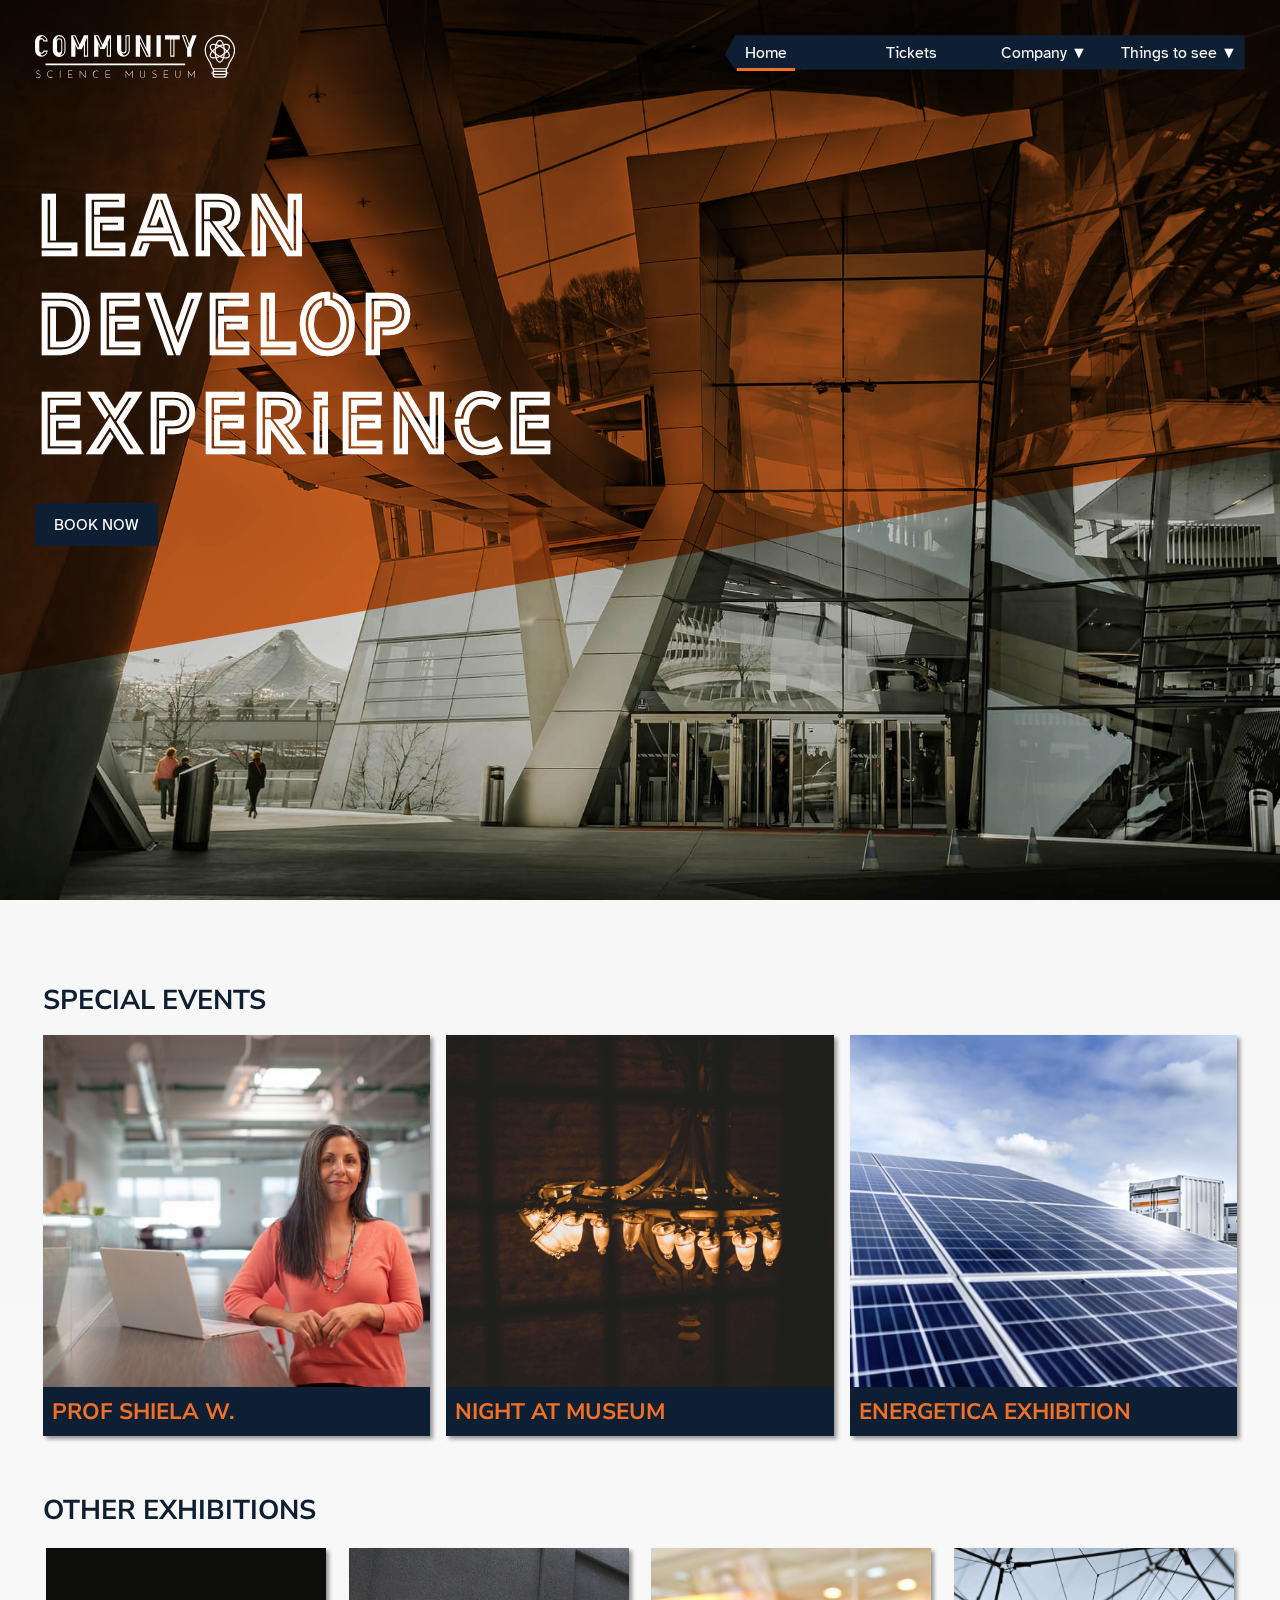
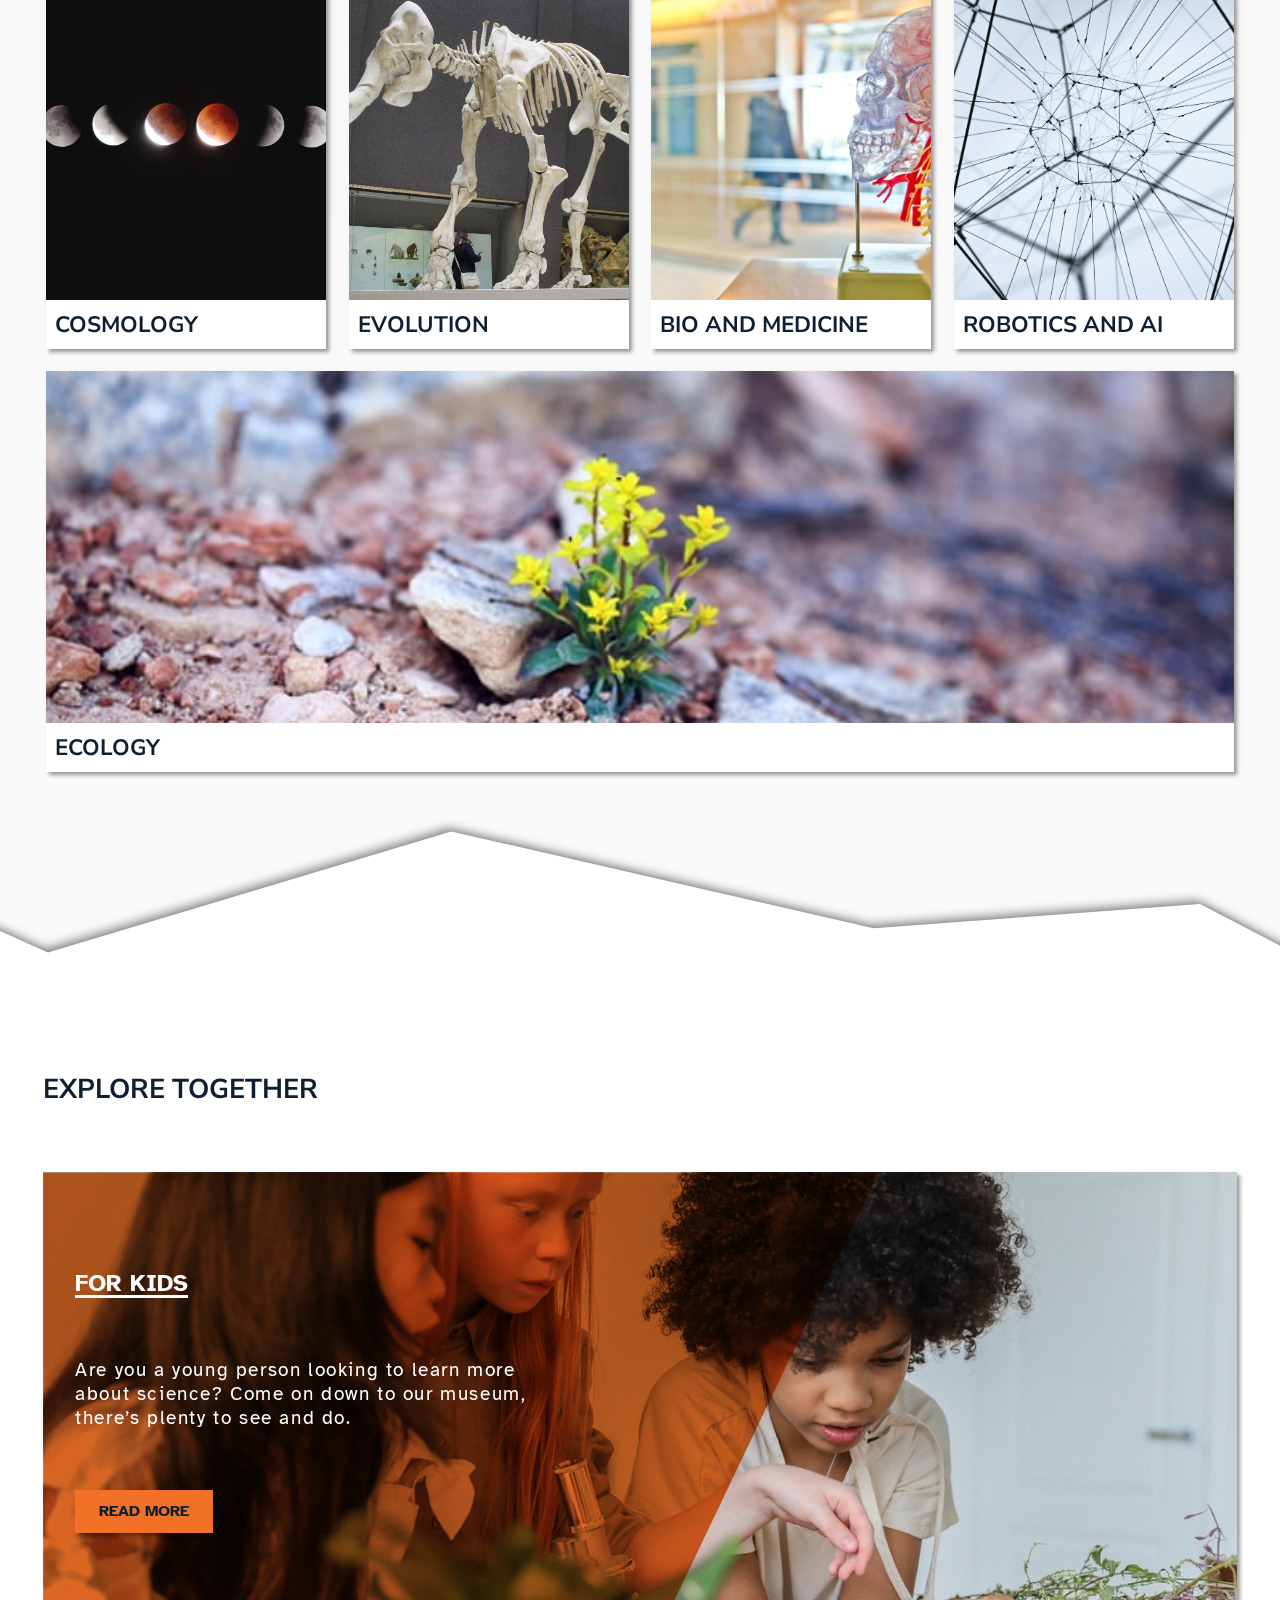
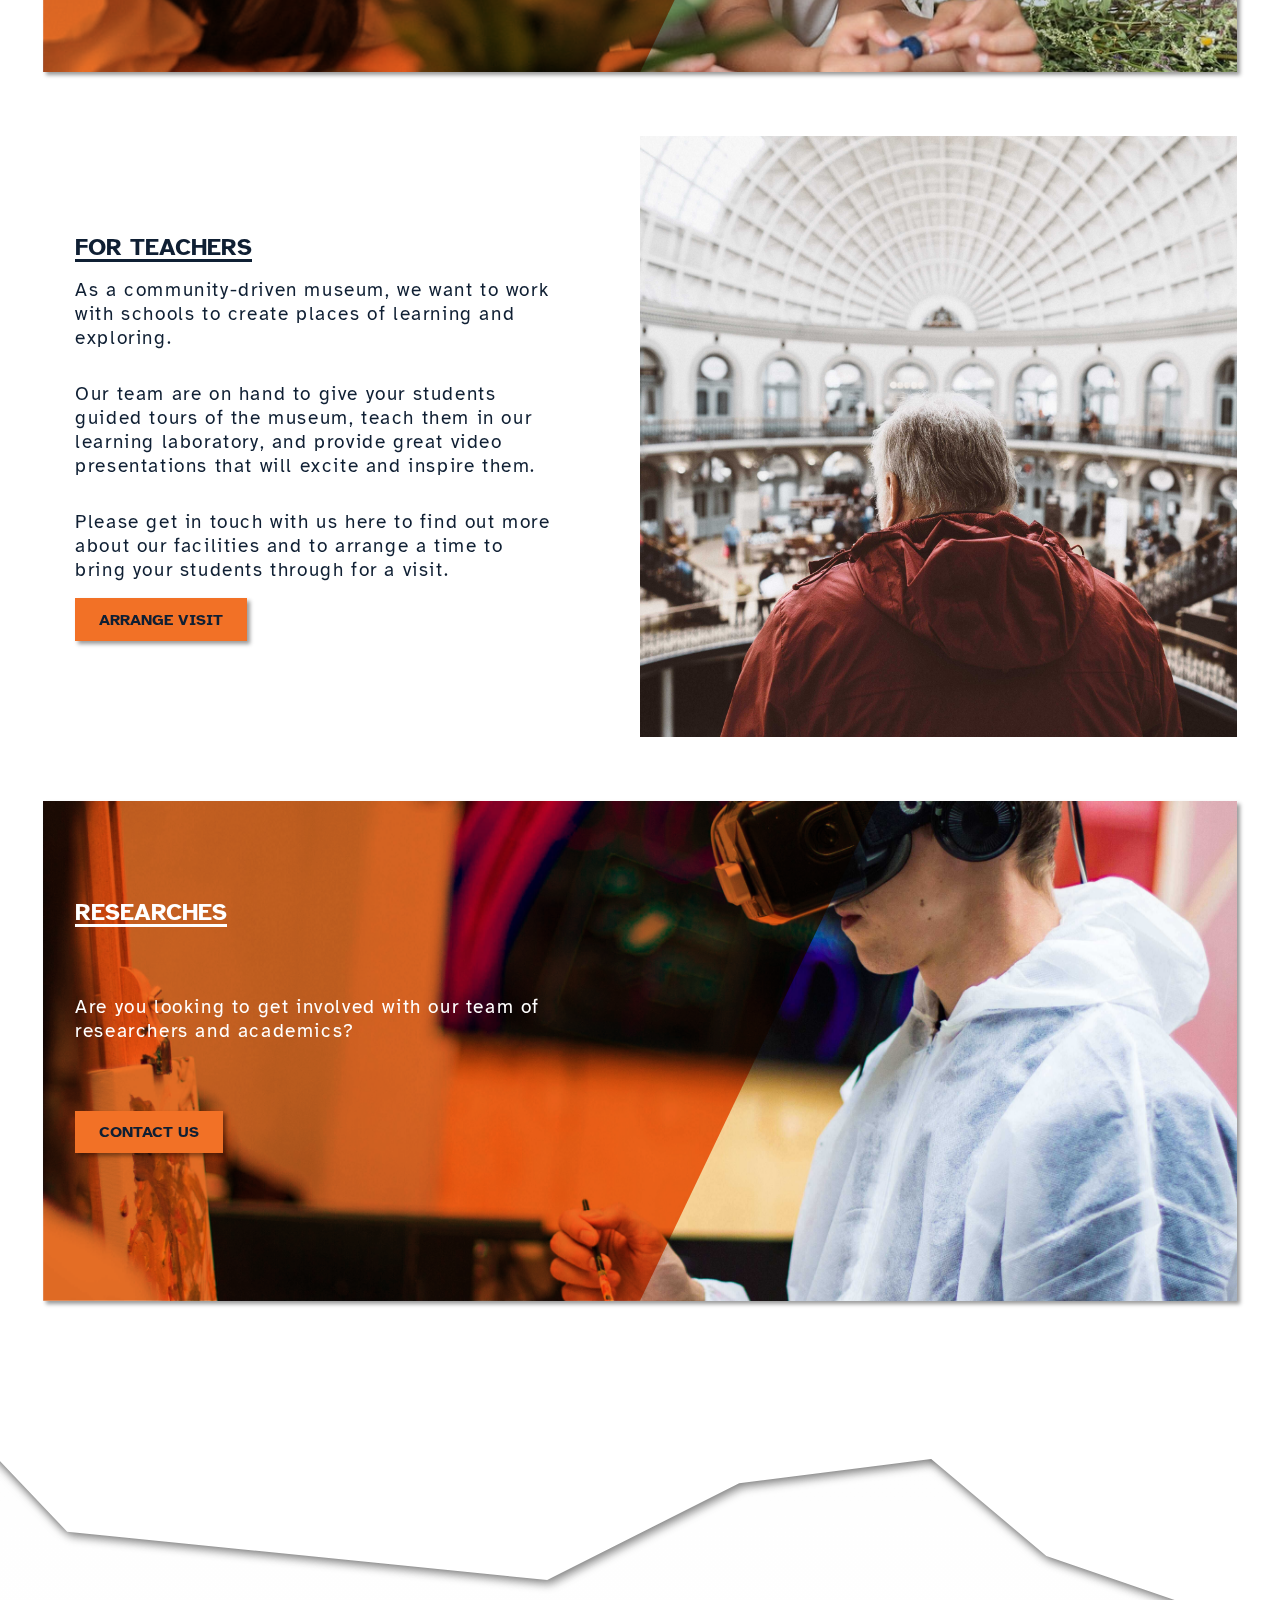
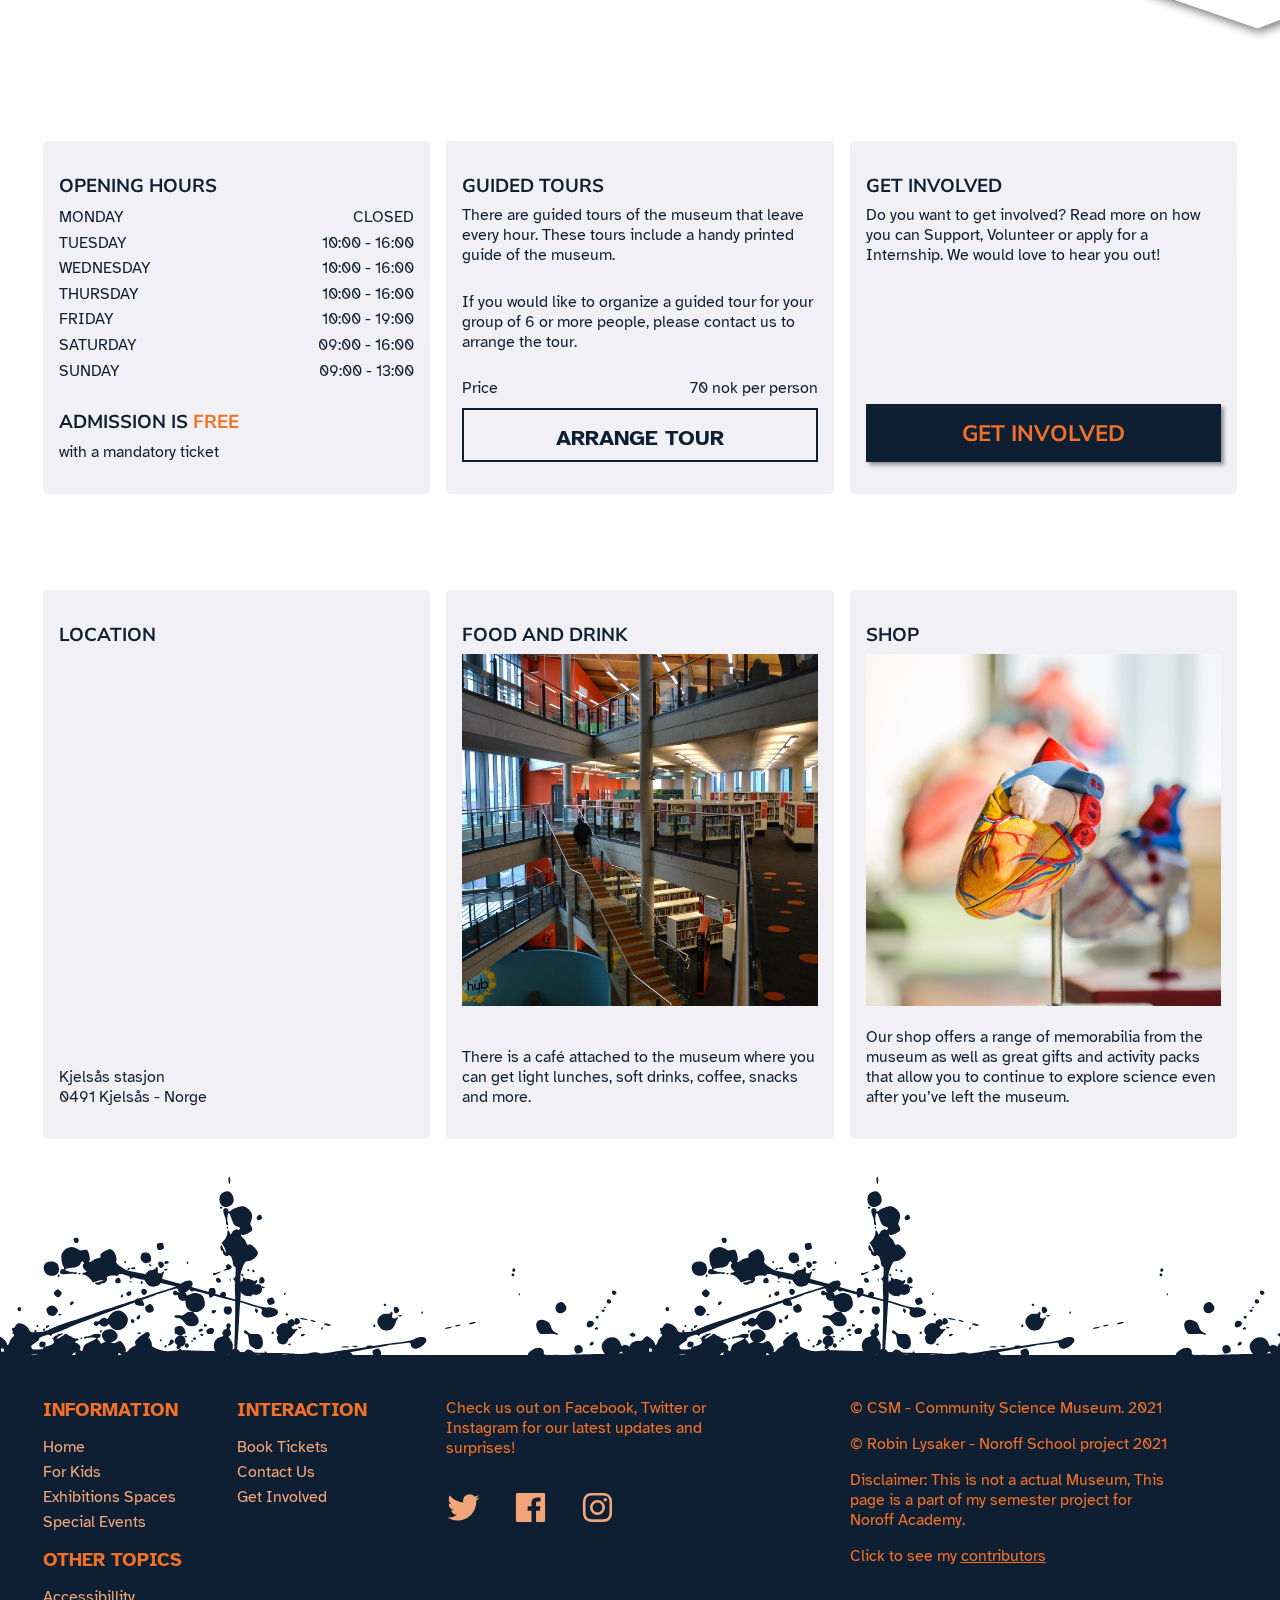
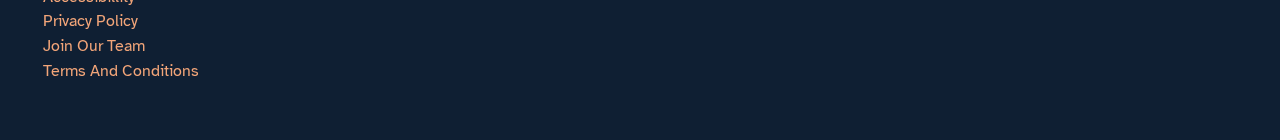
==== index.html @ eb76e3e1 "accessible font changes" ====
<!DOCTYPE html>
<html lang="en">
<head>
    <meta charset="UTF-8">
    <meta http-equiv="X-UA-Compatible" content="IE=edge">
    <meta name="viewport" content="width=device-width, initial-scale=1.0">
    <meta name="google-site-verification" content="6FFhN6yIBM7Rh1JpmPkQIoqNecebSHjFuuNYn3wv0eI" />
    <title>CSM | MAIN</title>
    <meta name="description" content="Community Science Museum main page - where you can book your trip to the worlds most exciting place to be!">
    <link rel="stylesheet" href="css/main.css">
    <link rel="stylesheet" href="css/media.css">
    <link rel="preconnect" href="https://fonts.googleapis.com">
    <link rel="preconnect" href="https://fonts.gstatic.com" crossorigin>
    <link href="https://fonts.googleapis.com/css2?family=Atkinson+Hyperlegible:wght@400;700&family=Nunito+Sans:wght@300;400;600;800;900&display=swap" rel="stylesheet"> 
</head>
<body>
    <div class="header-background">
        <header>
            <div class="logo-nav">
                <img tabindex="0" onclick="location.href='index.html'" src="assets/images/logo-wide.svg" alt="Community logo - home link" class="logo">
                <nav>
                    <input type="checkbox" class="nav-menu" id="nav-menu">
                    <label class="nav-btn" for="nav-menu"><span class="nav-icon"></span></label>
                    <ul class="totals-menu">
                        <li>
                            <a href="index.html" class="active-page">Home</a>
                        </li>
                        <li>
                            <a href="booking.html">Tickets</a>
                        </li>
                        <li>
                            <input type="checkbox" class="nav-menu__sub--company" name="nav-menu__sub--company" id="nav-menu__sub--company">
                            <label for="nav-menu__sub--company" tabindex="0">Company &#9660;</label>
                            <ul class="totals-menu__sub--company">
                                <li><a href="about.html">About Us</a></li>
                                <li><a href="jobs.html">Job Openings</a></li>
                                <li><a href="involved.html">Get involved</a></li>
                                <li><a href="contact.html">Contact us</a></li>
                                <li><a href="accessibility.html">Visiting and<br>Accessibility</a></li>
                            </ul>
                        </li>
                        <li>
                            <input type="checkbox" class="nav-menu__sub--exhib" name="nav-menu__sub--exhib" id="nav-menu__sub--exhib">
                            <label for="nav-menu__sub--exhib" tabindex="0">Things to see &#9660;</label>
                            <ul class="totals-menu__sub--exhib">
                                <li><a href="exhibitionsnews.html">Special Exhibitions</a></li>
                                <li><a href="exhibitions.html">Exhibitions</a></li>
                                <li><a href="kids.html">For kids</a></li>
                            </ul>
                        </li>
                    </ul>
                </nav>
            </div>
            <div class="hero-container">
                <h1>LEARN DEVELOP EXPERIENCE</h1>
                <a href="booking.html" class="cta-btn">book now</a>
            </div>
        </header>
    </div>
    <main>
        <div class="margin-main">
            <section class="news">
                <h2>special events</h2>
                <div class="grid-content__news">
                    <!-- Using JS onclick event to avoid more markup like nesting a A element around the card -->
                        <div onclick="location.href='exhibitionsnews.html'" class="news-cards" tabindex="0">
                            <img class="news-cards__img" src="assets/images/linkedin-sales-solutions-QgYvORVDdd8-unsplash.jpg" alt="Prof Shiela Widnall standing at a desk">
                            <div class="news-cards__bar">
                                <p class="news-cards__bar--text cta-style__blue">prof shiela w.</p>
                            </div>
                        </div>
                        <div onclick="location.href='exhibitionsnews.html'" class="news-cards" tabindex="0">
                            <img class="news-cards__img" src="assets/images/alexandra-k-UPm7_esiLmY-unsplash.jpg" alt="Chandelair in ceiling to light up the night at museum">
                            <div class="news-cards__bar">
                                <p class="news-cards__bar--text cta-style__blue">night at museum</p>
                            </div>
                        </div>
                        <div onclick="location.href='exhibitionsnews.html'" class="news-cards" tabindex="0">
                            <img class="news-cards__img" src="assets/images/sungrow-emea-ceTSHQ0qars-unsplash.jpg" alt="Green energy solar planets">
                            <div class="news-cards__bar">
                                <p class="news-cards__bar--text cta-style__blue">energetica exhibition</p>
                            </div>
                        </div>
                </div>
            </section>
            <section class="exhibitions">
                <h2 class="exhibitions-header">other exhibitions</h2>
                <div class="grid-content__exhib">
                    <div onclick="location.href='exhibitions.html'" class="exhibitions-cards cta-style__neutral" tabindex="0">
                        <img class="exhibitions-cards__img" src="assets/images/celso-405219.jpg" alt="Planets on a row in a dark universe">
                        <div class="exhibitions-cards__bar">
                            <p class="exhibitions-cards__bar--text">cosmology</p>
                        </div>
                    </div>
                    <div onclick="location.href='exhibitions.html'" class="exhibitions-cards cta-style__neutral" tabindex="0">
                        <img class="exhibitions-cards__img" src="assets/images/mammoth-1257288_1920.jpg" alt="Skeletal mammoth on a exhibition">
                        <div class="exhibitions-cards__bar">
                            <p class="exhibitions-cards__bar--text">evolution</p>
                        </div>
                    </div>
                    <div onclick="location.href='exhibitions.html'" class="exhibitions-cards cta-style__neutral" tabindex="0">
                        <img class="exhibitions-cards__img" src="assets/images/jesse-orrico-60373.jpg" alt="a skinless head-sculpture showing biology">
                        <div class="exhibitions-cards__bar">
                            <p class="exhibitions-cards__bar--text">bio and medicine</p>
                        </div>
                    </div>
                    <div onclick="location.href='exhibitions.html'" class="exhibitions-cards cta-style__neutral" tabindex="0">
                        <img class="exhibitions-cards__img" src="assets/images/william-bout-264826.jpg" alt="interlocking wires in a molecular fashion">
                        <div class="exhibitions-cards__bar">
                            <p class="exhibitions-cards__bar--text">robotics and ai</p>
                        </div>
                    </div>
                    <div onclick="location.href='exhibitions.html'" class="exhibitions-cards cta-style__neutral" tabindex="0">
                        <img class="exhibitions-cards__img" src="assets/images/sharon-mccutcheon-2eAkk5lIkC8-unsplash.jpg" alt="interlocking wires in a molecular fashion">
                        <div class="exhibitions-cards__bar">
                            <p class="exhibitions-cards__bar--text">ecology</p>
                        </div>
                    </div>
                </div>
            </section>
            <section class="info">
                <h2 class="info-header">explore together</h2>
                    <div class="info-cards__background">
                        <div class="info-cards kids">
                            <h3 class="info-cards__header image">for kids</h3>
                            <p class="info-cards__text">Are you a young person looking to learn more about science? Come on down to our museum, there’s plenty to see and do.</p>
                            <a href="kids.html" class="info-cards__cta">read more</a>
                        </div>
                    </div>
                <div class="info-cards teachers">
                    <div class="info-cards__teacher--container">
                        <h3 class="info-cards__header noimage">for teachers</h3>
                        <p class="info-cards__text">As a community-driven museum, we want to work with schools to create places of learning and exploring. </p>
                        <p class="info-cards__text">Our team are on hand to give your students guided tours of the museum, teach them in our learning laboratory, and provide great video presentations that will excite and inspire them. </p>
                        <p class="info-cards__text">Please get in touch with us here to find out more about our facilities and to arrange a time to bring your students through for a visit. </p>
                        <a href="booking.html" class="info-cards__cta">arrange visit</a>
                    </div>
                    <div class="teacher-image"></div>
                </div>
                <div class="info-cards__background">
                    <div class="info-cards researcher">
                            <h3 class="info-cards__header image">researches</h3>
                            <p class="info-cards__text">Are you looking to get involved with our team of researchers and academics?</p>
                            <a href="contact.html" class="info-cards__cta">contact us</a>
                    </div>
                </div>
            </section>
            <section class="misc">
                <div class="misc-top__items">
                    <div class="misc-header__divider">
                        <h3 class="misc-header">opening hours</h3>
                        <div class="misc-header__divider--deep">
                            <ul>
                                <li>monday</li>
                                <li>tuesday</li>
                                <li>wednesday</li>
                                <li>thursday</li>
                                <li>friday</li>
                                <li>saturday</li>
                                <li>sunday</li>
                            </ul>
                            <ul>
                                <li>closed</li>
                                <li>10:00 - 16:00</li>
                                <li>10:00 - 16:00</li>
                                <li>10:00 - 16:00</li>
                                <li>10:00 - 19:00</li>
                                <li>09:00 - 16:00</li>
                                <li>09:00 - 13:00</li>
                            </ul>
                        </div>
                        <h3 class="misc-header">admission is <span class="misc-header__span">free</span></h3>
                        <p>with a mandatory ticket</p>
                    </div>
                    <div class="misc-header__divider">
                        <h3 class="misc-header">guided tours</h3>
                        <p class="misc-text">There are guided tours of the museum that leave every hour. These tours include a handy printed guide of the museum. </p>
                        <p class="misc-text">If you would like to organize a guided tour for your group of 6 or more people, please contact us to arrange the tour.</p>
                        <div class="misc-price">
                            <p class="misc-price__text">Price</p>
                            <p class="misc-price__price">70 nok per person</p>
                        </div>
                        <div class="misc-button" onclick="location.href='booking.html'" tabindex="0">
                            <p class="misc-button__text">arrange tour</p>
                            <p class="misc-button__arrow"></p>
                        </div>
                    </div>
                    <div class="misc-header__divider">
                        <h3 class="misc-header">get involved</h3>
                        <p class="misc-text">Do you want to get involved? Read more on how you can Support, Volunteer or apply for a Internship. We would love to hear you out! </p>
                        <a href="involved.html" class="misc-cta cta-style__blue">get involved</a>
                    </div>
                </div>
                <div class="misc-bottom__items">
                    <div class="misc-bottom__divider">
                        <h3 class="misc-header">location</h3>
                        <div class="iframe-container">
                            <iframe style="border:0" loading="lazy" allowfullscreen src="https://www.google.com/maps/embed/v1/place?q=place_id:ChIJ3yoH7t1xQUYRYOWJFjck-Ho&key=AIzaSyAente6ogIubPljuUP33CgEIstffBvAeNE"></iframe>                         
                        </div>
                        <p class="misc-text">Kjelsås stasjon <br>0491 Kjelsås - Norge</p>
                    </div>
                    <div class="misc-bottom__divider">
                        <h3 class="misc-header">food and drink</h3>
                        <img class="misc-bottom__img" src="assets/images/library-1132573_1920.jpg" alt="library and dining area of the museum">
                        <p class="misc-text">There is a café attached to the museum where you can get light lunches, soft drinks, coffee, snacks and more.</p>
                    </div>
                    <div class="misc-bottom__divider">
                        <h3 class="misc-header">shop</h3>
                        <img class="misc-bottom__img" src="assets/images/heart-2607178_1920.jpg" alt="heart on pidestal for shopping">
                        <p class="misc-text">Our shop offers a range of memorabilia from the museum as well as great gifts and activity packs that allow you to continue to explore science even after you’ve left the museum.</p>
                    </div>
                </div>
            </section>
        </div>
    </main>
    <footer>
        <div class="footer-container">
            <section class="links">
                <div>
                    <h3 class="links-header links-header__info">information</h3>
                    <ul>
                        <li class="links-items"><a href="index.html">home</a></li>
                        <li class="links-items"><a href="kids.html">for kids</a></li>
                        <li class="links-items"><a href="exhibitions.html">exhibitions spaces</a></li>
                        <li class="links-items"><a href="exhibitionsnews.html">special events</a></li>
                    </ul>
                </div>
                <div>
                    <h3 class="links-header links-header__inter">interaction</h3>
                    <ul>
                        <li class="links-items"><a href="booking.html">book tickets</a></li>
                        <li class="links-items"><a href="contact.html">contact us</a></li>
                        <li class="links-items"><a href="involved.html">get involved</a></li>
                    </ul>
                </div>
                <div>
                    <h3 class="links-header links-header__other">other topics</h3>
                    <ul>
                        <li class="links-items"><a href="accessibility.html">accessibillity</a></li>
                        <li class="links-items"><a href="privacy.html">privacy policy</a></li>
                        <li class="links-items"><a href="jobs.html">join our team</a></li>
                        <li class="links-items"><a href="terms.html">terms and conditions</a></li>
                    </ul>
                </div>
            </section>
            <div class="socials">
                <p class="socials-text">Check us out on Facebook, Twitter or Instagram for our latest updates and surprises! </p>
                <div class="socials-icons">
                    <a href="www.twitter.com" class="socials-icons__box"><img src="assets/images/twitter.svg" alt="twitter"></a>
                    <a href="www.facebook.com" class="socials-icons__box"><img src="assets/images/facebook.svg" alt="facebook"></a>
                    <a href="www.instagram.com" class="socials-icons__box"><img src="assets/images/insta.svg" alt="instagram"></a>
                </div>
            </div>
            <div class="copy">
                <p class="copy-text">© CSM - Community Science Museum. 2021</p>
                <p class="copy-text">© Robin Lysaker - Noroff School project 2021</p>
                <p class="copy-text">Disclaimer: This is not a actual Museum, This page is a part of my semester project for Noroff Academy.</p>
                <p class="copy-text">Click to see my <a href="contributors.html">contributors</a></p>
            </div>
        </div>
    </footer>
</body>
</html>
---- css/main.css ----
@font-face {
    font-family: 'library-font';
    src: url(../assets/fonts/Library\ 3\ am.otf);
}
* {
    box-sizing: border-box;
    margin: 0;
}
*:focus {
    outline: none;
}
:root {
    --headerLarge: 'library-font', sans-serif;
    --headerFont-h2: 'Nunito Sans', sans-serif;
    --headerFont-h3: 'Nunito Sans', sans-serif;
    --mainFont: 'Atkinson Hyperlegible', sans-serif;
    --font-size: 1rem;
    font-size: var(--font-size);
    
    --base-color: 213, 55%;
    --color-main-20: hsla(var(--base-color), 13%, 100%);
    --color-main-20-no-alpha: hsl(var(--base-color), 13%);
    --color-main-50: hsla(var(--base-color), 33%, 100%);

    --base-accent: 22;
    --color-accent-high: hsl(var(--base-accent),89% , 55%);
    --color-accent-low: #F2A579;

    --max-width: clamp(375px, 100vw, 1600px);
    --auto-margin: 0 auto;
}
html {
    overflow-x: hidden;
}
body {
    display: flex;
    margin: 0 auto;
    flex-direction: column;
    font-family: var(--mainFont);
    color: var(--color-main-20);
    overflow-x: hidden;
    background-image: linear-gradient(180deg, #F5F5F5, white 80%);
}
.kids-margin,
header,
.info,
.booking-container,
.footer-container,
.jobs-margin,
.about-container,
.contact-container,
.terms-privacy,
.access-container {
    max-width: var(--max-width);
}
.involved,
.exhib-news {
    max-width: var(--max-width);
    margin: var(--auto-margin);
}
/* Mobile setup */

header {
    position: relative;
    color: white;
    z-index: 6;
    font-family: var(--mainFont);
    margin: 0 auto 8rem;
    padding: 2.2rem 2.2rem 0;
}
.header-background,
.header-background__small {
    position: relative;
    background: url(../assets/images/stefan-pflaum-zpXK__TvyAw-unsplash\(1\).jpg) no-repeat right top;
    background-size: cover;

}

.header-background,
header {
    height: clamp(100vh, 50em, 150vh);
}
.header-background:before {
    content: '';
    position: absolute;
    mix-blend-mode: multiply;
    inset: 0;
    background-color: var(--color-accent-high);
    clip-path: polygon(0 0, 100% 0, 100% 50%, 0 75%);
    -webkit-clip-path: polygon(0 0, 100% 0, 100% 50%, 0 75%);
    z-index: 5;
}
.hero-container {
    margin-top: clamp(3rem, 10vw, 8%);
}
h1 {
    text-transform: uppercase;
}
.hero-container h1 {
    display: table-caption;
    font-family: var(--headerLarge);
    font-size: clamp(1rem, 8vw, 5rem);
}
.hero-container a {
    display: block;
    padding: 0.7rem 1.2rem;
    color: white;
    text-decoration: none;
    text-transform: uppercase;
    margin-top: 2rem;
    background-color: var(--color-main-20);
    width: max-content;
    border-radius: .2rem;
}
.header-background__small,
header {
    height: 7em;
}
.header-background__small:before {
    content: '';
    position: absolute;
    mix-blend-mode: multiply;
    inset: 0;
    background-color: var(--color-accent-high);
    z-index: 5;
}
.logo {
    width: 200px;
    margin-right: auto;
}
input.mobile {
    display: none;
}
nav{
    width: 50px;
    height: max-content;
}
.logo-nav {
    display: flex;
    width: 100%;
    position: relative;
}
.logo-nav img {
    cursor: pointer;
    margin-right: auto;
}
.logo-nav img:hover, 
.logo-nav img:focus {
    animation: bouncy-logo .3s;
    animation-iteration-count: 2;
}
@keyframes bouncy-logo {
    0%, 100% {
        transform: translateY(0)
    }
    50% {
        transform: translateY(-2px);
    }
}
.nav-menu,
.nav-menu__sub--company,
.nav-menu__sub--exhib {
    display: none;
}
.nav-btn {
    display: inline-block;
    /* float: right; */
    padding: 1em;
    background-color: rgba(189, 141, 141, 0.343);
    cursor: pointer;
    position: relative;
    z-index: 4;
}
.nav-icon {
    position: relative;
    display: block;
    width: 15px;
    height: 2px;
    background-color: var(--color-accent-high);
    transition: background .4s ease-out;
}
.nav-icon::before,
.nav-icon::after {
    position: absolute;
    content: '';
    background-color: var(--color-accent-high);
    display: block;
    height: 100%;
    width: 100%;
    transition: all .4s ease-out;
}
.nav-icon::before {
    top: 5px;
}
.nav-icon::after {
    top: -5px;
}
.nav-menu:checked ~ .nav-btn .nav-icon {
    background: transparent;
}
.nav-menu:checked ~ .nav-btn .nav-icon::after,
.nav-menu:checked ~ .nav-btn .nav-icon::before {
    top: 0;
}
.nav-menu:checked ~ .nav-btn .nav-icon::after {
    transform: rotate(-45deg);
}
.nav-menu:checked ~ .nav-btn .nav-icon::before {
    transform: rotate(45deg);
}
nav ul {
    list-style: none;
}
nav label {
    cursor: pointer;
}
.totals-menu {
    position: absolute;
    top: -2.2em;
    left: -2.2em;
    right: 0;
    max-height: 0;
    padding: 0;
    background: var(--color-main-20);
    box-shadow: 0 4px 4px 0 rgba(0, 0, 0, 0.4);
    overflow: hidden;
    transition: padding 0s linear, max-height 0s ease-in;
    width: 100vw;
    z-index: 2;
}
.nav-menu:checked ~ .totals-menu {
    max-height: 600px;
    padding: 2.2em;
}

.totals-menu a,
.totals-menu label {
    text-decoration: none;
    color: white;
    padding: .5em;
    display: block;
    width: max-content;
}
.active-page {
    background-image: linear-gradient(var(--color-accent-high), var(--color-accent-high));
    background-size: 100% 3px;
    background-repeat: no-repeat;
    background-position: bottom right;
}
.totals-menu a:hover,
.totals-menu label:hover,
.totals-menu a:focus,
.totals-menu label:focus {
    animation-name: bouncy-color;
    animation-duration: 1.2s;
}
@keyframes bouncy-color {
    0%, 100% {
        background-image: linear-gradient(var(--color-accent-high), var(--color-accent-high));
        background-size: 100% 2px;
        background-repeat: no-repeat;
        background-position: bottom right;
    }
    45%, 55% {
        background-size: 100% 98%;
        color: var(--color-main-20);
    }
}
.totals-menu__sub--company,
.totals-menu__sub--exhib {
    max-height: 0;
    overflow: hidden;
    transition: max-height ease-in-out .2s;
    padding: 0;
}
.nav-menu__sub--company:checked ~ .totals-menu__sub--company,
.nav-menu__sub--company:hover ~ .totals-menu__sub--company,
.nav-menu__sub--company:focus ~ .totals-menu__sub--company,
.totals-menu__sub--company:hover,
.totals-menu__sub--company > li > a:focus,
.nav-menu__sub--exhib:checked ~ .totals-menu__sub--exhib,
.nav-menu__sub--exhib:hover ~ .totals-menu__sub--exhib,
.totals-menu__sub--exhib:hover {
    max-height: 500px;
}
.cta-style__blue,
.contact-container button {
    background-color: var(--color-main-20);
    color: var(--color-accent-high);
    text-decoration: none;
    text-transform: uppercase;
    font-weight: 700;
    font-family: var(--headerFont-h3);
    font-size: 1.4rem
}
.cta-style__neutral {
    text-transform: uppercase;
    font-weight: 700;
    font-family: var(--headerFont-h3);
    font-size: 1.4rem;
}
.cta-btn__blue--big {
    display: block;
    width: max-content;
    padding: .5em 2em;
    box-shadow: 3px 3px 4px rgba(0, 0, 0, 0.4);
}
.margin-main {
    margin: 0 auto;
    max-width: var(--max-width);
}
.news,
.misc,
.exhibitions,
.jobs-margin,
.about-container,
.info {
    margin: 0 2.2rem 3em;
}

.grid-content__news,
.grid-content__exhib,
.misc-top__items,
.misc-bottom__items {
    display: flex;
    flex-wrap: wrap;
    justify-content: center;
}
.misc-header__divider,
.misc-bottom__divider {
    flex: 1 1 305px;
    margin: .5em;
    background-color: rgb(240, 240, 245);
    padding: 2em 1em;
    border-radius: 5px;
    display: flex;
    flex-direction: column;
    justify-content: space-between;
}
.misc-bottom__divider {
    justify-content: flex-start;
}
.misc-bottom__items {
    margin-top: 5em;
}
.news-cards,
.exhibitions-cards {
    box-shadow: 3px 3px 4px rgba(0, 0, 0, 0.4);
    transition: transform .3s;
    cursor: pointer;
    flex: 1 1 280px;
    margin: .5em;
}
h2 {
    text-transform: uppercase;
    font-family: var(--headerFont-h2);
    font-size: 1.7rem;
    margin: 0 .5rem .3em;
}
.news>h2 {
    margin-top: 3em;
}
.news-cards__img,
.exhibitions-cards__img,
.misc-bottom__img,
.kids-img {
    display: block;
    object-fit: cover;
    width: 100%;
    height: 22rem;
}
.news-cards:hover,
.exhibitions-cards:hover,
.news-cards:focus,
.exhibitions-cards:focus {
    transform: scale(1.02);
}
.news-cards__bar {
    display: flex;
    background-color: var(--color-main-20);
}
.news-cards__bar--text,
.exhibitions-cards__bar--text {
    padding: .4em;
    align-self: center;
}
.exhibitions-cards__bar {
    display: flex;
    background-color: white;
}
.info-cards.kids,
.info-cards.researcher,
.info-cards__teacher--container {
    position: relative;
    padding: 6rem 2rem;
    display: grid;
    place-items: start;
    height: 100%;
}
.kids,
.researcher {
    z-index: 6;
    width: clamp(60%, 40vw, 80%);
    color: white;
}
.info {
    padding: 7rem 0 18rem;
    position: relative;
    z-index: 2;
    filter: drop-shadow(3px 4px 5px rgba(0, 0, 0, 0.4)) drop-shadow(-3px -4px 5px rgba(0, 0, 0, 0.4));
}
.info::before {
    content: '';
    position: absolute;
    width: 150vw;
    background-color: rgb(255, 255, 255);
    height: 100%;
    inset: 0;
    left: -20vw;
    clip-path: 
        polygon(0 0, 0% 93%, 9% 90%, 15% 95%, 40% 97%, 50% 93%, 60% 92%, 66% 96%, 77% 99%, 100% 92%, 100% 5%, 91% 10%, 74% 3%, 57% 4%, 35% 0%, 14% 5%);
    -webkit-clip-path: 
        polygon(0 0, 0% 93%, 9% 90%, 15% 95%, 40% 97%, 50% 93%, 60% 92%, 66% 96%, 77% 99%, 100% 92%, 100% 5%, 91% 10%, 74% 3%, 57% 4%, 35% 0%, 14% 5%);
    z-index: 0;
}

.info-cards__background {
    position: relative;
    background-size: cover;
    background-repeat: no-repeat;
    height: 500px;
    margin: 4rem .5rem;
    box-shadow: 3px 3px 4px rgba(0, 0, 0, 0.4);
}
.info-cards__background:first-of-type {
    background-image: url(../assets/images/pexels-monstera-5063444.jpg);
    background-position: center center;
}
.info-cards__background:last-of-type {
    background-image: url(../assets/images/billetto-editorial-334686.jpg);
    background-position: center;
}
.info-cards__background::before {
    content: '';
    position: absolute;
    mix-blend-mode: multiply;
    inset: 0;
    background-color: var(--color-accent-high);
    clip-path: polygon(0 0, 85% 0, 55% 100%, 0 100%);
    z-index: 5;
}
.info-header {
    position: relative;
    margin-top: 8rem;
    z-index: 3;
}
.info-cards__header.noimage {
    background-image:
     linear-gradient(var(--color-main-20), var(--color-main-20));
}
.info-cards__header.image {
    background-image:
     linear-gradient(white, white);
}
.info-cards__header {
    text-transform: uppercase;
    font-size: 1.5rem;
    white-space: nowrap;
    /* CREDIT KEVIN POWELL #SHORTS */
    background-size: 100% 3px;
    background-repeat: no-repeat;
    background-position: left bottom;
}
.info-cards__text {
    max-width: 30rem;
    margin: 1rem 0;
    font-size: clamp(.8rem, 4vw, 1.2rem);
    line-height: 1.5rem;
    letter-spacing: .1rem;
}
.info-cards__cta {
    white-space: nowrap;
    text-decoration: none;
    background: var(--color-accent-high);
    padding: .7rem 1.5rem;
    text-transform: uppercase;
    color: var(--color-main-20);
    font-weight: 700;
    box-shadow: 3px 3px 4px rgba(0, 0, 0, 0.4);
    transform: scale(1);
    transition: transform .2s ease-in-out;
}
.info-cards__cta:hover,
.info-cards__cta:focus {
    transform: scale(1.05);
}
.teacher-image {
    display: none;
}
.misc {
    margin-top: 5rem;
    max-width: calc(100% - 1.1em);
}
.misc-header {
    text-transform: uppercase;
    font-family: var(--headerFont-h3);
    margin-bottom: .7vh;
}
.misc-header__divider--deep {
    display: flex;
    margin-bottom: auto;
}
.misc-header__divider--deep > ul + ul,
.misc-price > p + p {
    margin-left: auto;
}
.misc-header__divider--deep > ul + ul > li {
    list-style: none;
    text-align: right;
}
.misc-header__divider--deep > ul {
    padding-left: 0;
}
.misc-header__divider--deep > ul:first-of-type > li {
    list-style: none;
}
.misc-header__divider--deep li {
    text-transform: uppercase;
    line-height: 1.6em;
    font-weight: 300;
}
.misc-header__span {
    color: var(--color-accent-high);
}
.misc-top__items .misc-text, .misc ul {
    padding-bottom: 2.8vh;
    margin-bottom: auto;
}
.misc-bottom__divider > .misc-text {
    margin: auto 0 0 0;
    padding: 1em 0 0 0;
}
.misc-price {
    display: flex;
}
.iframe-container {
    height: 352px;
}
.iframe-container iframe {
    width: 100%;
    height: 100%;
}
.misc-button {
    font-size: 1.4rem;
    cursor: pointer;
    text-transform: uppercase;
    padding: .6em 2em .4em;
    border: 2px solid var(--color-main-20);
    font-weight: 700;
    margin-top: 10px;
    transition: all .3s;
    text-align: center;
}
.misc-button:hover,
.misc-button:focus {
    background: var(--color-main-20);
    color: var(--color-accent-high);
}
.misc-cta {
    display: inline-block;
    padding: .5em 2em;
    text-align: center;
    box-shadow: 3px 3px 4px rgba(0, 0, 0, 0.4);
    transition: all .3s;
    border: 2px solid var(--color-main-20);
}
.misc-cta:hover,
.misc-cta:focus {
    transform: scale(1.03);
}
.misc-bottom__img {
    margin-bottom: 5px;
}

footer {
    position: relative;
    z-index: 1;
    margin-top: 10rem;
    background: var(--color-main-20);
    display: flex;
}
footer a,
footer {
    color: var(--color-accent-high);
}
footer::before {
    content: '';
    position: absolute;
    background-image: url(../assets/images/footer-decor.svg);
    background-position: center center;
    top: -11.3rem;
    left: -10rem;
    width: 150vw;
    height: 20rem;
    z-index: -1;
}
.footer-container {
    margin: 0 auto;
    flex-grow: 1;
    padding: 2.2rem;
    display: flex;
    flex-wrap: wrap;
    justify-content: center;
}
.footer-container > * {
    flex: 1 1 305px;
    margin: .5rem;
}
.links {
    display: flex;
    flex-wrap: wrap;
}
.links > div {
    flex: 1 1 170px;
}
.links h3 {
    text-transform: uppercase;
}
.links ul {
    padding: 1rem 0;
    list-style: none;
}
.links a {
    color: var(--color-accent-low);
    text-decoration: none;
    text-transform: capitalize;
    background-image: linear-gradient(var(--color-accent-high), var(--color-accent-high));
    background-size: 0% 2px;
    background-position: bottom left;
    background-repeat: no-repeat;
    transition: all .1s ease-in;
}
.links a:hover,
.links a:focus {
    background-size: 100% 2px;
}
.links li:not(:first-of-type) {
    margin-top: .3rem;
}
.socials {
    margin-bottom: 5rem;
}
.socials p {
    max-width: 20rem;
    padding-bottom: 2rem;
}
.socials-icons__box:not(:first-of-type) {
    margin-left: 2rem;
}
.socials-icons {
    display: flex;
}
.socials-icons a {
    display: block;
    width: max-content;
}
.socials-icons a:focus {
    background-color: var(--color-main-50);
    border-radius: 5px;
}
.copy p {
    max-width: 20rem;
}
.copy p a:hover,
.copy p a:focus {
    color: var(--color-accent-low);
}
.copy p:not(:first-of-type) {
    margin-top: 1rem;
}

.kids-margin {
    margin: 0 2.2em;
}
.kids-margin h1,
.about-container h1,
.exhib-news h1 {
    max-width: max-content;
    padding: unset;
    margin: .5rem;
}
.flex-content {
    display: flex;
    flex-wrap: wrap;
    justify-content: center;
    padding: 0 .5em;
}
.flex-content > * {
    margin: 2em 0 0;
    flex: 1 1 305px;
}
.kids-text {
    display: grid;
    place-items: center;
    font-weight: 300;
    line-height: 1.6em;
}
.kids-margin > .cta-btn__blue--big {
    background-color: var(--color-main-20);
    color: var(--color-accent-high);
    text-transform: uppercase;
    text-overflow: 700;
    font-size: calc(var(--font-size) + .2rem);
    margin: 2em 0 3em .5em;
}

.kids-margin > img {
    height: 100%;
}
.jobs-margin {
    margin: 0 auto;
    padding: 2.2em;
}

.jobs-margin > p {
    font: 2rem var(--headerFont-h3);
    text-transform: uppercase;
}
.jobs-flex__container {
    max-width: clamp(600px, 100vw, 1600px);
    display: flex;
    flex-wrap: wrap;
    margin: 2rem -.5rem;
}
.jobs-card {
    cursor: pointer;
    background: rgb(242, 242, 242);
    border-radius: 5px;
    margin: 0.5rem;
    padding: 1rem;
    width: fit-content;
    box-shadow: 3px 3px 4px rgba(0, 0, 0, 0.4);
    flex: 1 1 500px;
    display: flex;
    flex-wrap: wrap;
    justify-content: space-between;
    transition: transform .3s, background .4s, color .5s;   
}
.jobs-card:hover,
.jobs-card:focus {
    transform: scale(1.01);
    background: var(--color-main-20);
    color: var(--color-accent-high);
    
}
.jobs-card h2 {
    margin-left: 0;
}
.jobs-card div {
    flex: 1 1 305px;
}
.right {
    display: flex;
    flex-direction: column;
    justify-content: space-between;
    text-align: right;
}
.jobs-card p {
    text-transform: uppercase;
}
/* BOOKING PAGE */

.booking-container {
    margin: 0 auto;
    padding: 2.2rem;
}
.booking-selection {
    width: clamp(375px, 100vw, 1600px);
}
.booking-selection>input {
    display: none;
}
.booking-selection label {
    cursor: pointer;
}
.booking-selection > div {
    background-image: url(../assets/images/khamkeo-vilaysing-a-KI-IGu01k-unsplash\ copy.jpg);
    background-position: top left;
    background-size: cover;
    height: 600px;
}
/* selecting variant */

#booking-tour,
#booking-school,
#booking-done,
#booking-tickets {
    display: none;
}
.booking-selection__btn[value="ticket"]:checked ~ #booking-tickets,
.booking-selection__btn[value="tour"]:checked ~ #booking-tour,
.booking-selection__btn[value="school"]:checked ~ #booking-school,
.booking-selection__btn[value="done"]:checked ~ #booking-done
{
    display: flex;
}
#booking-tickets > div {
    background-color: var(--color-accent-high);
    /* mix-blend-mode: multiply; */
    width: 30%;
    height: 600px;
}
#booking-tickets > div > p {
    color: white;
}
/* ---------------------------- */
/* TERMS AND PRIVACY + ABOUT PAGE + CONTACT PAGE*/

.terms-privacy h1 {
    padding-bottom: 1rem;
}
.terms-privacy h2 {
    padding-top: 2rem;
    margin: unset;
    font-size: 1.5rem;
}
.terms-privacy p {
    margin: .3rem 0;
}
.terms-privacy__main {
    max-width: 50rem;
}
.terms-privacy__flex,
.about-container__flex,
.contact-container__flex,
.access-container__location,
.access-container__flex,
.involved > section {
    display: flex;
    flex-wrap: wrap;
}
.terms-privacy__flex > *,
.about-container__flex > *,
.contact-container__flex > *,
.access-container__location > *,
.access-container__flex > *,
.involved > section > *{
    flex: 1 1 448px;
}
.about-container,
.contact-container,
.terms-privacy,
.access-container {
    margin: 0 auto;
    padding: 4rem 2.2rem;
}
.about-container__flex {
    margin-top: 2rem;
    background: #e1e1e1;
    box-shadow: 3px 3px 4px rgba(0, 0, 0, 0.4);
}
.about-container__left,
.contact-container__right {
    background-image: url(../assets/images/christina-wocintechchat-com-swi1DGRCshQ-unsplash.jpg);
    background-size: cover;
    background-position: center center;
    min-height: 500px;
    width: 100%;
}
.about-container p {
    font-size: 1.2rem;
    line-height: 1.7rem;
    padding: 1.1rem 2.2rem;
}
.form-container > *{
    display: block;
}
.contact-container {
    width: 100%;
}
.contact-container__right,
.contact-container__left {
    padding: 2.2rem;
}
.contact-container input,
.contact-container textarea,
.contact-container select {
    font-family: var(--mainFont);
    font-size: 1rem;
    padding: .5rem;
    border-radius: 5px;
    width: 100%;
    border: none;
    background-color: #F5F5F5;
    resize: none;
}
.contact-container input:focus,
.contact-container textarea:focus,
.contact-container select:focus,
button:focus {
    border: 2px solid var(--color-main-20);
}
.contact-container label:not(:first-of-type) {
    margin-top: .5rem;
}
.contact-container__flex {
    background: white;
    border-radius: 5px;
    box-shadow: 4px 4px 4px rgba(0, 0, 0, 0.4);
    margin-top: 2rem;
}

.contact-container button {
    margin: 1rem 0;
    width: 100%;
    border: none;
    border-radius: 5px;
    padding: 1rem;
}
/* -------------------------------- */

/* ACCESSIBILITY AND VISITING */
.access-container__location {
    margin: 4rem 0;
}
.access-container__location div + div {
    margin-top: 1rem;
}
.access-container__parking {
    margin-bottom: 4rem;
}
.access-container__location--grouping {
    display: flex;
    flex-direction: column;
    justify-content: end;
}
.access-container__location > div:first-of-type {
    display: flex;
    flex-direction: column;
    flex-wrap: wrap;
    justify-content: space-between;
}
.access-container h2,
.involved h2 {
    margin: unset;
}
.access-container p {
    font-size: 1.4rem;
    max-width: 80%;
}
.access-container p + p {
    margin-top: 1rem;
}
.access-container h3 {
    margin: .5rem 0;
}
.access-container__parking h3 {
    margin-top: 2rem;
}
.access-container__web--access p {
    margin-top: 2rem;
}
/* --------------------- */
/* INVOLVED PAGE */

.involved > * {
    padding: 0 2.2rem;
}
.involved h1 {
    margin: 4rem 0 2rem;
}
.involved > section p + p {
    margin-top: 2rem;
}
.involved > section p {
    line-height: 1.6rem;
}
.involved > section:not(:first-of-type) {
    padding-top: 4rem;
}
.involved-support {
    overflow: hidden;
}
.involved img {
    width: 100%;
    height: 100%;
    object-fit: cover;
}
.involved-support__right h3  {
    margin-top: 2rem;
}
.involved-support__right > p {
    margin-left: auto;
    font-size: .8rem;
    text-align: end;
}
.involved-support__right form {
    position: relative;
    width: 100%;
}
.involved-support__right form > * {
    display: block;
}
.involved-support__right form label {
    margin-top: 1em;
}
.involved-support__right form > input {
    width: 4.5em;
    padding: .5em;
}
.involved-support__right form > button {
    border: none;
    padding: .5em;
    border-radius: 5px;
    position: absolute;
    top: 0;
    right: 0;
}
.involved-support__right--img {
    height: 8rem;
}
.involved-volunteer {
    display: grid !important;
    grid-template-columns: 1fr;
    grid-template-rows: max-content auto;
    grid-template-areas: 
    "content"
    "img"
    ;
    gap: 1rem 0;
}
.involved-volunteer__img {
    grid-area: img;
    max-height: 400px;
}
.involved-volunteer__right {
    grid-area: content;
}
.involved-volunteer__right p:first-of-type,
.involved-support__left p:first-of-type,
.involved-internship__left p:first-of-type{
    margin-top: .5rem;
}
.involved-internship__img {
    padding-top: 1rem;
    max-height: 400px;
}
.involved section div > a {
    display: block;
    width: 100%;
    margin: 1rem 0;
    padding: .5rem;
    text-align: center;
}
---- css/media.css ----
@media only screen and (min-width: 1000px) {
    .logo-nav::before {
        content: '';
        position: absolute;
        top: -80px;
        right: 0;
        width: 520px;
        height: 10em;
        background: var(--color-main-20);
        clip-path: polygon(100% 50%,100% 71.5%, 2% 71.5%, 0% 62%, 2% 50%);
    }
    .nav-btn {
        display: none;
    }
    nav {
        height: auto;
    }
    .totals-menu {
        /* all: unset;  */
        display: flex;
        background-color: unset;
        width: max-content;
        top: 0;
        right: 0;
        left: unset;
        z-index: 10;
        overflow: visible;
        max-height: unset;
        box-shadow: unset;
    }
    .totals-menu>li:not(:first-of-type) {
        display: flex;
        flex-direction: column;
        align-items: flex-end;
        width: 150px;
    }
    .totals-menu>li>ul>li:hover,
    .totals-menu>li>ul>li:focus {
        animation-name: bouncy-color;
        animation-duration: 1.2s;
    }
    .totals-menu>li>ul>li>a:hover,
    .totals-menu>li>ul>li>a:focus {
        animation-name: unset;
    }
    header {
        height: auto;
    }
    .totals-menu > li:not(:first-of-type) + li > ul{
        background: var(--color-main-20);
        backdrop-filter: blur(8px);
        clear: both;
        border-radius: 0 0 10px 10px;
    }
    .totals-menu > li:not(:first-of-type) + li > ul li {
        display: flex;
        flex-direction: column;
        align-items: flex-end;
    }
    .info-cards__background::before {
        clip-path: polygon(0 0, 70% 0, 50% 100%, 0 100%);
    }
    .teachers {
        max-width: clamp(375px, 100vw, 1600px);
        margin: 3em .5em;
        display: grid;
        grid-template-columns: 1fr 1fr;
    }
    .teacher-image {
        display: block;
        background-image: url(../assets/images/luke-ellis-craven-400722.jpg);
        background-size: cover;
        background-position: center center;
        z-index: 1;
    }
    .terms-privacy__right {
        margin-left: 2rem;
    }
    .access-container__location div + div {
        margin-top: unset;
    }
    .involved-volunteer {
        display: flex !important;
    }
    .involved section {
        gap: 3rem;
    }
    .involved-support__left,
    .involved-volunteer__right,
    .involved-internship__left {
        display: flex;
        flex-direction: column;
        justify-content: space-between;
    }
    .involved-support__left p:last-of-type,
    .involved-volunteer__right p:last-of-type,
    .involved-internship__left p:last-of-type {
        margin-top: auto;
    }
    .involved section div > a {
        margin-bottom: 0;
    }
}
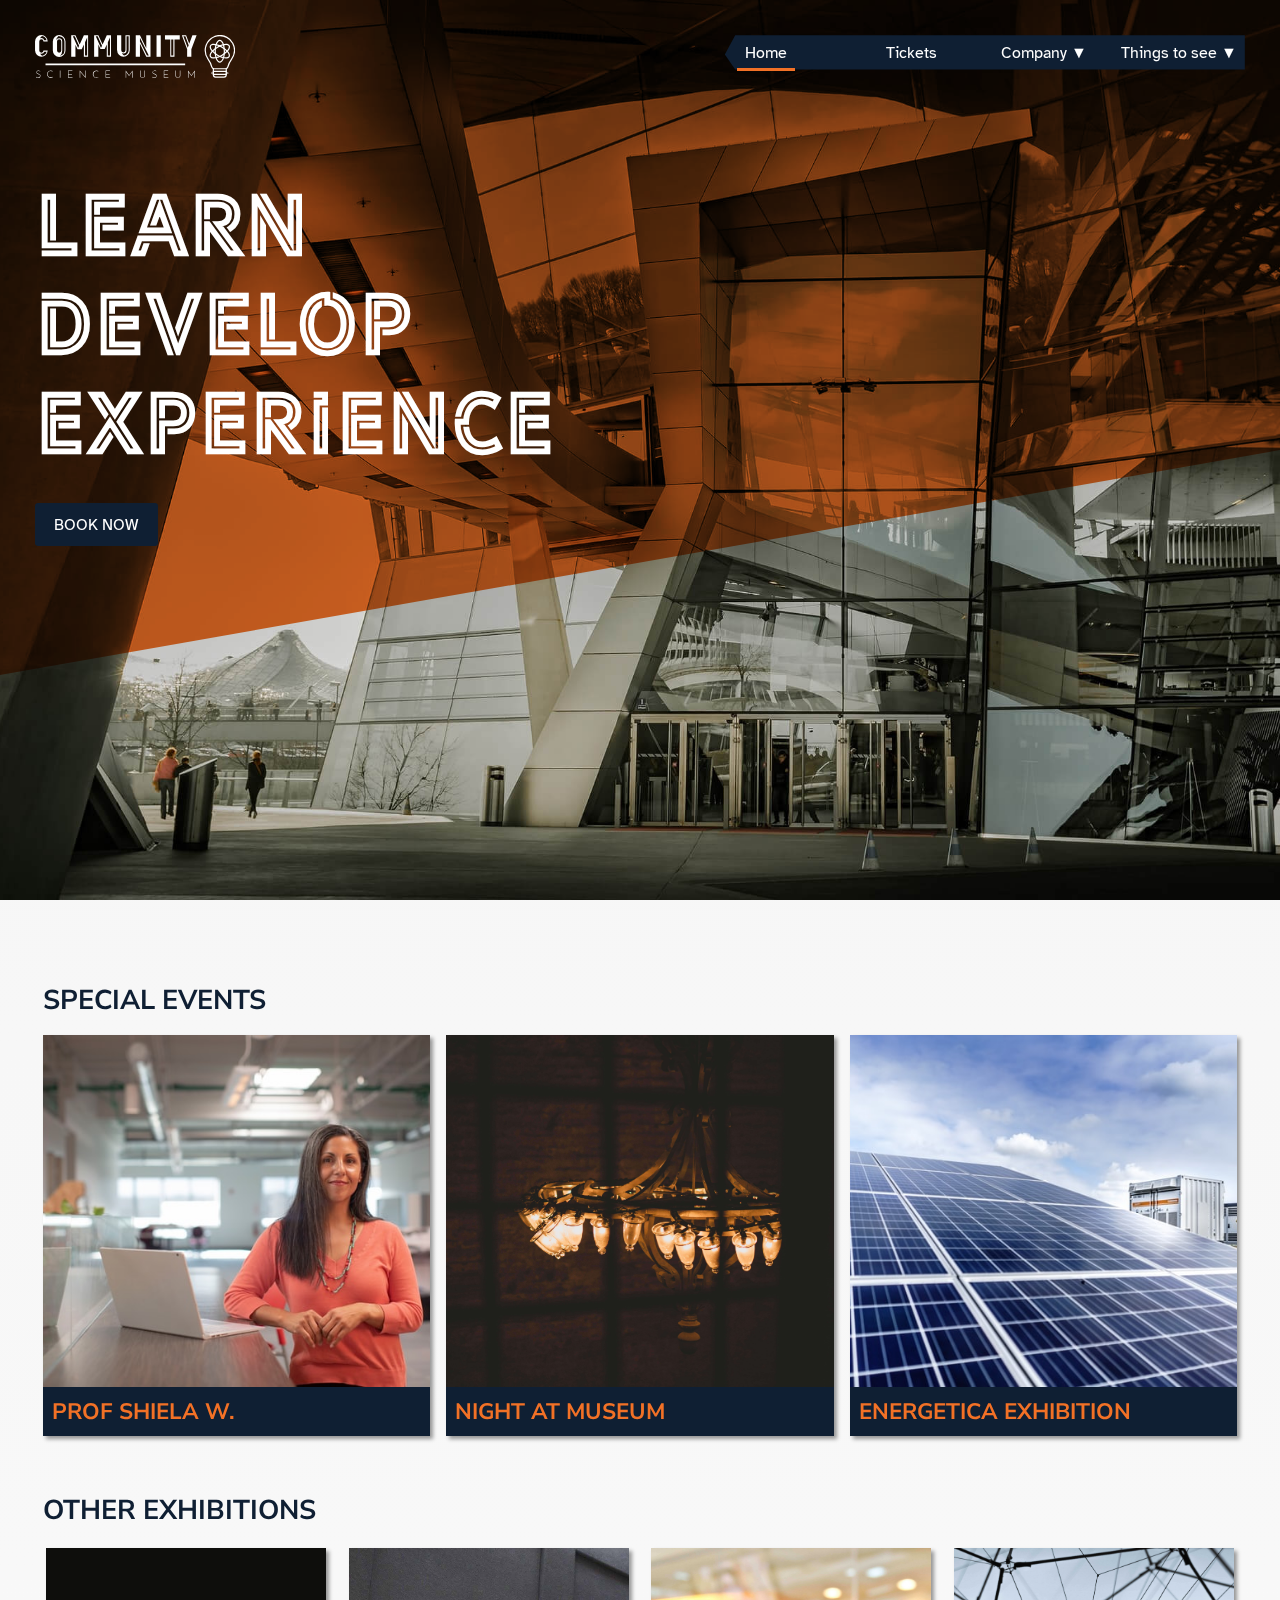
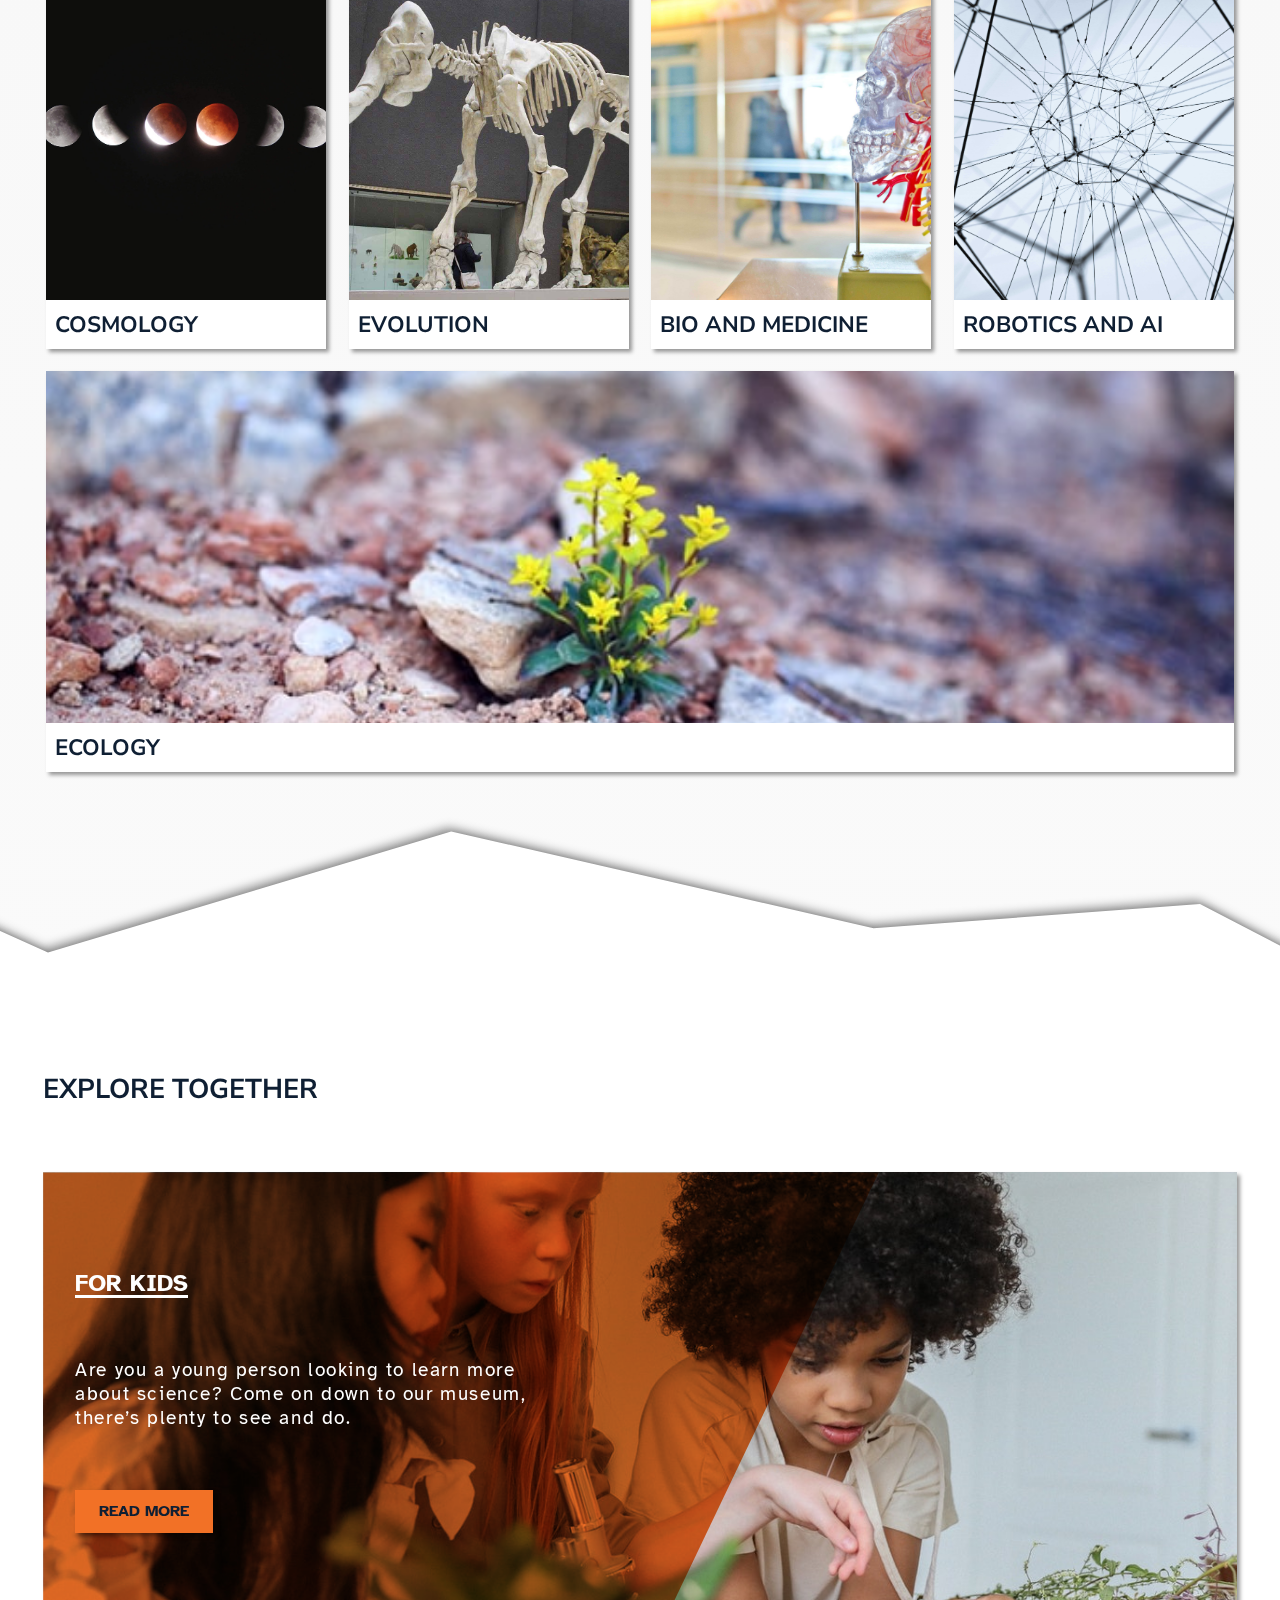
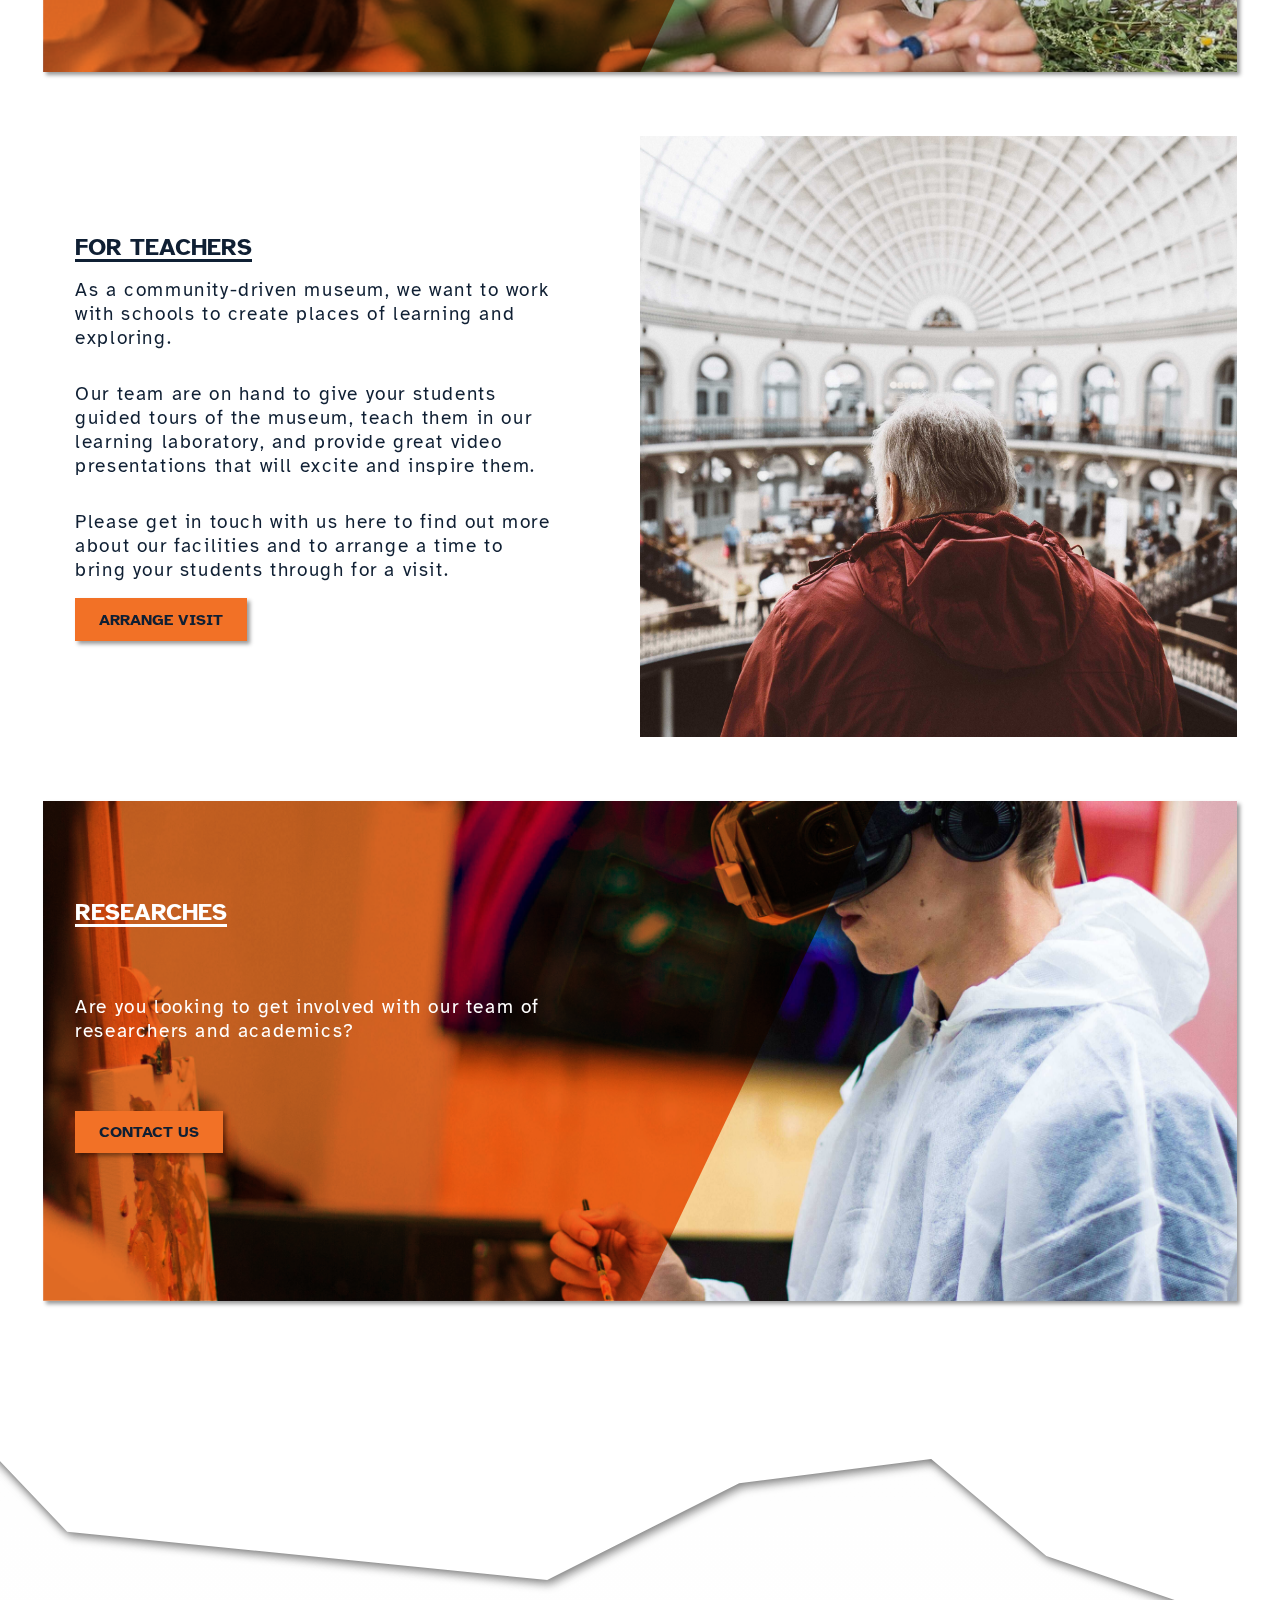
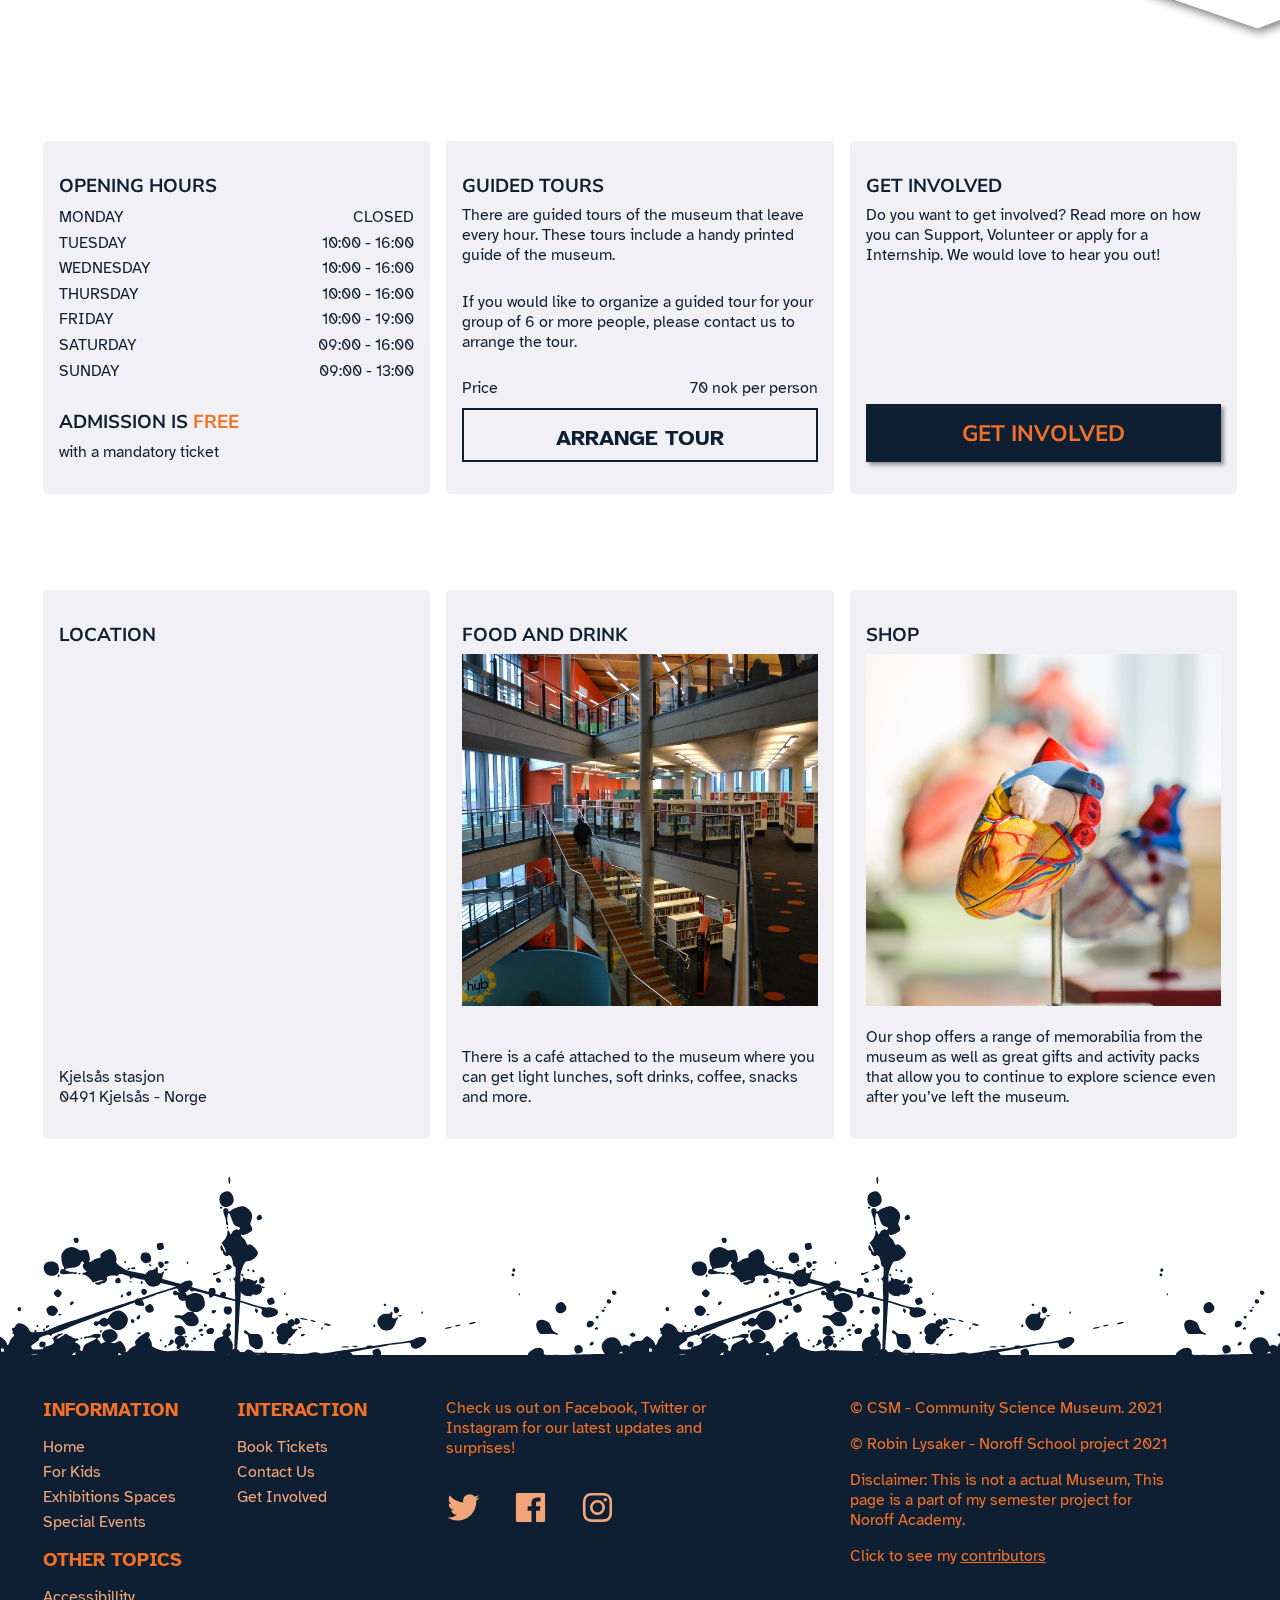
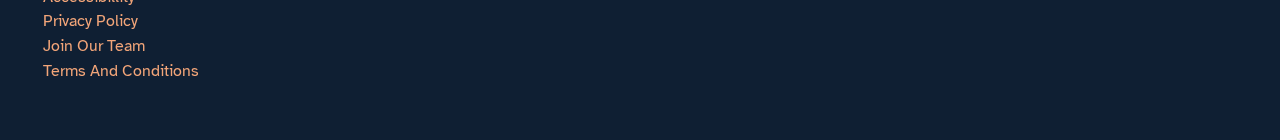
==== commit e870f5c6: "kids done" ====
--- a/index.html
+++ b/index.html
@@ -69,7 +69,7 @@
                                 <p class="news-cards__bar--text cta-style__blue">prof shiela w.</p>
                             </div>
                         </div>
-                        <div onclick="location.href='exhibitionsnews.html'" class="news-cards" tabindex="0">
+                        <div onclick="location.href='exhibitionsnews.html#exhib-night'" class="news-cards" tabindex="0">
                             <img class="news-cards__img" src="assets/images/alexandra-k-UPm7_esiLmY-unsplash.jpg" alt="Chandelair in ceiling to light up the night at museum">
                             <div class="news-cards__bar">
                                 <p class="news-cards__bar--text cta-style__blue">night at museum</p>
--- a/css/main.css
+++ b/css/main.css
@@ -362,8 +362,7 @@
 }
 .news-cards__img,
 .exhibitions-cards__img,
-.misc-bottom__img,
-.kids-img {
+.misc-bottom__img {
     display: block;
     object-fit: cover;
     width: 100%;
@@ -680,42 +679,55 @@
 }
 
 .kids-margin {
-    margin: 0 2.2em;
-}
-.kids-margin h1,
+    margin: 0 auto;
+}
+.kids-margin > * {
+    margin: 4rem 2.2rem 0 2.2rem; 
+}
 .about-container h1,
 .exhib-news h1 {
     max-width: max-content;
     padding: unset;
     margin: .5rem;
 }
+.kids-img:last-of-type {
+    object-position: 0 0;
+}
 .flex-content {
     display: flex;
     flex-wrap: wrap;
     justify-content: center;
     padding: 0 .5em;
+    gap: 2rem;
+    height: clamp(fit-content, max-content, 20rem);
 }
 .flex-content > * {
-    margin: 2em 0 0;
-    flex: 1 1 305px;
+    flex: 1 1 500px;
+}
+.flex-content:nth-last-of-type(2) {
+    flex-direction: row-reverse;
 }
 .kids-text {
     display: grid;
     place-items: center;
     font-weight: 300;
-    line-height: 1.6em;
+    line-height: 2em;
+    font-size: 1.5rem;
 }
 .kids-margin > .cta-btn__blue--big {
+    text-decoration: none;
     background-color: var(--color-main-20);
     color: var(--color-accent-high);
     text-transform: uppercase;
     text-overflow: 700;
     font-size: calc(var(--font-size) + .2rem);
-    margin: 2em 0 3em .5em;
-}
-
-.kids-margin > img {
-    height: 100%;
+    margin: 2em 0 3em 2.2em;
+}
+
+.kids-img {
+    height: 20rem;
+    object-fit: cover;
+    max-width: 100%;
 }
 .jobs-margin {
     margin: 0 auto;
@@ -773,45 +785,446 @@
 .booking-container {
     margin: 0 auto;
     padding: 2.2rem;
+    max-width: clamp(375px, 100vw, 1600px);
 }
 .booking-selection {
-    width: clamp(375px, 100vw, 1600px);
-}
-.booking-selection>input {
+    position: relative;
+    display: block;
+    max-width: var(--max-width);
+}
+.booking-selection>input,
+.interface {
     display: none;
-}
-.booking-selection label {
-    cursor: pointer;
 }
 .booking-selection > div {
     background-image: url(../assets/images/khamkeo-vilaysing-a-KI-IGu01k-unsplash\ copy.jpg);
     background-position: top left;
     background-size: cover;
-    height: 600px;
+    height: max-content;
+    width: 100%;
+}
+
+.booking-selection > label {
+    position: relative;
+    display: inline-block;
+    text-transform: uppercase;
+    padding: .5rem 5rem .5rem 5rem;
+    cursor: pointer;
+    margin-top: 4rem;
+    background-color: var(--color-accent-low);
+    color: var(--color-main-20);
+    clip-path: polygon(0 0, 80% 0, 100% 100%, 0 100%);
+    -moz-clip-path: polygon(0 0, 80% 0, 100% 100%, 0 100%);
+    text-align: start;
+    font-size: 1.5rem;
+}
+.booking-selection input:checked + label {
+    background-color: var(--color-accent-high);
+}
+.booking-selection > label:not(:first-of-type) {
+    margin-left: -3.5rem;
+}
+.booking-selection > label:nth-child(2) {
+    z-index: 3;
+}
+.booking-selection > label:nth-child(4) {
+    z-index: 2;
+}
+.booking-selection > label:nth-child(6) {
+    z-index: 1;
+}
+#booking-tickets > * {
+    color: white;
+}
+#booking-tickets form {
+    display: flex;
 }
 /* selecting variant */
 
 #booking-tour,
 #booking-school,
 #booking-done,
-#booking-tickets {
+#booking-tickets,
+#booking-first__input,
+#booking-second__input,
+#booking-third__input {
     display: none;
 }
 .booking-selection__btn[value="ticket"]:checked ~ #booking-tickets,
 .booking-selection__btn[value="tour"]:checked ~ #booking-tour,
 .booking-selection__btn[value="school"]:checked ~ #booking-school,
-.booking-selection__btn[value="done"]:checked ~ #booking-done
+.booking-selection__btn[value="done"]:checked ~ #booking-done,
+.interface[value="one"]:checked ~ #booking-first__input,
+.interface[value="two"]:checked ~ #booking-second__input,
+.interface[value="three"]:checked ~ #booking-third__input
 {
     display: flex;
 }
-#booking-tickets > div {
+.booking-tickets__form section:first-of-type,
+.booking-tickets__form section:last-of-type {
+    flex-direction: column;
+    position: relative;
+    padding: 2.2rem;
+}
+.booking-tickets__second--input {
+    display: flex;
+    position: relative;
+    flex-wrap: wrap;
+    padding: 2.2rem;
+    max-width: 40rem;
+}
+.booking-tickets__form section::before {
+    content: '';
+    position: absolute;
+    inset: 0;
     background-color: var(--color-accent-high);
-    /* mix-blend-mode: multiply; */
-    width: 30%;
-    height: 600px;
+    mix-blend-mode: multiply;
+    z-index: 1;
+}
+.booking-tickets__form section > * {
+    z-index: 2;
+}
+.booking-tickets__form section > h2 {
+    text-align: center;
+}
+.booking-tickets__form section h2 {
+    font-size: 1.2rem;
+    font-weight: 600;
+    margin: 0 0 1rem;
+}
+.bt-form__label {
+    cursor: pointer;
+    display: block;
+    max-width: max-content;
+    text-transform: uppercase;
+    font-weight: 700;
+    border-radius: 4px;
+    padding: .5rem 2rem;
+    background-color: var(--color-accent-high);
+    color: var(--color-main-20);
+    transform: translateY(0);
+    transition: transform .02s linear;
+    box-shadow: 4px 4px 4px rgba(0, 0, 0, 0.4);
+    height: max-content;
+}
+.bt-form__label:active {
+    transform: translateY(-.1rem);
+}
+.bt-radio__selection {
+    display: flex;
+}
+.bt-radio__selection input {
+    display: none;
+}
+.bt-radio__selection label,
+.bt-radio__selection p {
+    display: grid;
+    border: 2px solid var(--color-accent-high);
+    text-transform: uppercase;
+    height: 4rem;
+    text-align: center;
+    place-items: center;
+    max-width: 3rem;
+    font-size: 1.2rem;
+    margin: .2rem
+}
+.bt-radio__selection p {
+    background-color: var(--color-main-20);
+    border-color: var(--color-main-20);
+}
+.bt-time__selection {
+    margin: 5rem 0;
+}
+.bt-time__selection input {
+    display: block;
+    margin-left: auto;
+    padding: .2rem .5rem;  
+    border: none;
+    background-color: #F5F5F5;
+    border-radius: 5px;
+    margin-bottom: .2rem;
+}
+.bt-time__selection label {
+    display: block;
+    width: 100%;
+    text-align: right;
+}
+.bt-time__selection div {
+    margin-top: 2rem;
+    display: flex;
+    flex-direction: column;
+    text-align: end;
+}
+.bt-time__selection div p {
+    opacity: .8;
+}
+.booking-tickets__first--input>label {
+    margin-left: auto;
+}
+.unset-flex {
+    display: block !important;
 }
 #booking-tickets > div > p {
     color: white;
+}
+
+.bt-tickets__selection--container {
+    display: grid;
+    grid-template-columns: repeat(3, 1fr);
+    grid-template-rows: repeat(6, 1fr);
+    grid-template-areas: 
+    "title-1 price-1 input-1"
+    "title-2 price-2 input-2"
+    "title-3 price-3 input-3"
+    "title-4 price-4 input-4"
+    "title-5 price-5 input-5"
+    "total-p . total"
+    ;
+    gap: .5rem;
+    max-width: 30rem;
+}
+.bt-tickets__selection--container p:nth-child(1) {
+    grid-area: title-1;
+}
+.bt-tickets__selection--container p:nth-child(2) {
+    grid-area: title-2;
+}
+.bt-tickets__selection--container p:nth-child(3) {
+    grid-area: title-3;
+}
+.bt-tickets__selection--container p:nth-child(4) {
+    grid-area: title-4;
+}
+.bt-tickets__selection--container p:nth-child(5) {
+    grid-area: title-5;
+}
+.bt-tickets__selection--container p:nth-child(6) {
+    grid-area: price-1;
+}
+.bt-tickets__selection--container p:nth-child(7) {
+    grid-area: price-2;
+}
+.bt-tickets__selection--container p:nth-child(8) {
+    grid-area: price-3;
+}
+.bt-tickets__selection--container p:nth-child(9) {
+    grid-area: price-4;
+}
+.bt-tickets__selection--container p:nth-child(10) {
+    grid-area: price-5;
+}
+.bt-tickets__selection--container *:nth-child(11) {
+    grid-area: input-1;
+}
+.bt-tickets__selection--container *:nth-child(12) {
+    grid-area: input-2;
+}
+.bt-tickets__selection--container *:nth-child(13) {
+    grid-area: input-3;
+}
+.bt-tickets__selection--container *:nth-child(14) {
+    grid-area: input-4;
+}
+.bt-tickets__selection--container *:nth-child(15) {
+    grid-area: input-5;
+}
+.bt-tickets__selection--container *:nth-child(16) {
+    grid-area: total-p;
+}
+.bt-tickets__selection--container *:nth-child(17) {
+    grid-area: total;
+}
+.bt-tickets__selection--container input,
+.bt-tickets__special--text input {
+    width: 4rem;
+    padding: .65rem;
+    border: none;
+    display: block;
+    border-radius: 5px;
+    text-align: center;
+}
+.bt-tickets__selection--container span {
+    font-size: .8rem;
+    opacity: .8;
+}
+.bt-tickets__special--text {
+    display: grid;
+    grid-template: repeat(3, 1fr) / 1fr 1fr;
+    max-width: 30rem;
+    gap: .5rem;
+}
+.bt-tickets__special--text input[type="checkbox"] {
+    position: relative;
+    -webkit-appearance: none;
+    -moz-appearance: none;
+    background: white;
+}
+.bt-tickets__special--text input[type="checkbox"]:checked::before {
+    position: absolute;
+    content:"\2714";
+    font-size: 1.5rem;
+    text-align: center;
+    inset: 0;
+}
+.bt-tickets__donation {
+    max-width: 10rem;
+}
+.booking-tickets__second--input > .bt-form__label {
+    align-self: flex-end;
+    margin: 0 0 0 .5rem;
+}
+.bt-tickets__third--input input,
+.bt-tickets__third--input textarea
+{
+    padding: .5rem;
+    margin-bottom: .5rem;
+    border-radius: 5px;
+    border: none;
+    resize: none;
+}
+.bt-tickets__third--input button {
+    cursor: pointer;
+    border: none;
+    padding: .5rem;
+    text-transform: uppercase;
+    background: var(--color-main-20);
+    color: var(--color-accent-high);
+    font-size: 1.4rem;
+    font-weight: 700;
+    margin-bottom: 2rem;
+    border-radius: 5px;
+    box-shadow: 4px 4px 4px rgba(0, 0, 0, 0.6);
+}
+/* Exhibitions page - trying classes over specificity */
+
+.exhib-flex {
+    display: flex;
+    flex-wrap: wrap;
+}
+.exhib-flex > * {
+    flex: 1 1 464px;
+}
+.exhib-page img {
+    object-fit: cover;
+    display: block;
+}
+.exhib-margin__max,
+.h1-exhib {
+    margin: var(--auto-margin);
+    max-width: var(--max-width);
+    padding: 2.2rem;
+}
+.h1-exhib {
+    margin-top: 4rem;
+    font-size: 3em;
+}
+.exhib-page h2 {
+    margin-left: 0;
+}
+.cosmology img {
+    height: 20rem;
+    width: 100%;
+}
+.evolution img {
+    height: 40rem;
+    width: 100%;
+}
+.cosmology {
+    position: relative;
+    background: #0E0E0D;
+    margin: 6rem 0;
+    /* border: 2px red solid; */
+    color: var(--color-accent-high);
+    z-index: 2;
+}
+.cosmology::before,
+.cosmology::after {
+    content:'';
+    position: absolute;
+    left:0;
+    right:0;
+    background-image: url(../assets/images/over-cosmo_decor.svg);
+    width: 100vw;
+    height: 10rem;
+    z-index: -1;
+}
+.cosmology::before {
+    top: -6rem;
+}
+.cosmology::after {
+    bottom: -4rem;
+}
+.exhib-page p {
+    font-size: 1.3rem;
+    line-height: 2rem;
+}
+.cosmology div div:first-of-type,
+.ecology div:first-of-type {
+    display: flex;
+    flex-direction: column;
+}
+.cosmology div div:first-of-type > p,
+.ecology div:first-of-type p {
+    max-width: 80%;
+    margin-top: auto;
+}
+.evolution {
+    margin-bottom: 4rem;
+}
+.evolution div,
+.evolution h2 {
+    background-color: #dddddd;
+    width: 100;
+    margin: 0;
+    padding: 1rem
+}
+.evolution div {
+    gap: 2rem
+}
+.biology {
+    position: relative;
+}
+.biology img {
+    position: relative;
+    width: 45vw;
+    height: 40rem;
+    z-index: 3;
+}
+.biology div {
+    position: relative;
+    background-color: #ddd;
+    padding: 1rem;
+    z-index: 2;
+    height: max-content;
+}
+.robotics {
+    margin-top: 5rem;
+    margin-bottom: 5rem;
+}
+.robotics img,
+.ecology img {
+    max-width: 100%;
+    height: 30rem;
+}
+.robotics div {
+    background-color: #ddd;
+    padding: 1rem;
+    display: flex;
+    flex-direction: column;
+}
+.robotics div p:first-of-type {
+    margin-bottom: auto;
+}
+.ecology div:first-of-type {
+    margin-bottom: 2rem;
+}
+.ecology div:first-of-type p + p{
+    margin-top: 2rem;
+}
+.ecology img {
+    height:100%;
+    min-width: 100%;
+    max-width: 100%;
 }
 /* ---------------------------- */
 /* TERMS AND PRIVACY + ABOUT PAGE + CONTACT PAGE*/
@@ -963,7 +1376,8 @@
 /* --------------------- */
 /* INVOLVED PAGE */
 
-.involved > * {
+.involved > *,
+.exhib-news {
     padding: 0 2.2rem;
 }
 .involved h1 {
@@ -1052,3 +1466,83 @@
     padding: .5rem;
     text-align: center;
 }
+/* ---------------- */
+/* Exhibitions-news PAGE */
+
+.exhib-news h1 {
+    margin: 2.2rem 0;
+}
+.exhib-news h2 {
+    margin-left: 0;
+}
+.exhib-news__shiela {
+    position: relative;
+}
+.exhib-news__shiela img {
+    width: 100%;
+    object-fit: cover;
+    max-height: 400px;
+}
+.exhib-news p {
+    background-color: white;
+    position: relative;
+    max-width: 60rem;
+    font-size: clamp(1rem,3vw,1.5rem);
+    line-height: 2.5rem;
+    padding: 3rem;
+}
+.exhib-news__shiela p {
+    top: -6rem;
+}
+.exhib-news__shiela a {
+    position: absolute;
+    bottom: 6rem;
+    right: 0;
+    padding: 1rem;
+    background-color: var(--color-main-20);
+    color: var(--color-accent-high);
+    text-decoration: none;
+    text-transform: uppercase;
+    font-weight: 700;
+    font-family: var(--headerFont-h2);
+    box-shadow: 3px 3px 4px rgba(0, 0, 0, 0.4);
+    transform: scale(1);
+    transition: transform .2s ease-in-out;
+}
+.exhib-news__shiela a:hover {
+    transform: scale(1.05);
+}
+.exhib-news__grid {
+    display: grid;
+    grid-template-columns: repeat(6, 1fr);
+    margin: 4rem 0;
+    grid-template-rows: 0.5fr 1fr;
+    max-height: 22rem;
+}
+.exhib-news__grid h2 {
+    grid-column: 6 / 7;
+    grid-row: 1;
+    white-space: nowrap;
+    text-align: end;
+}
+.exhib-news__grid img {
+    grid-column: 1 / 5;
+    grid-row: 1 / 3;
+    width: 100%;
+    height: 100%;
+    object-fit: cover;
+    display: none;
+}
+.exhib-news__grid p {
+    grid-column: 3 / 7;
+    grid-row: 2 / 3;
+    max-width: unset;
+}
+.exhib-news__energ {
+    padding: 4rem 0;
+}
+.exhib-news__energ img {
+    width: 100%;
+    height: 15rem;
+    object-fit: cover;
+}
--- a/css/media.css
+++ b/css/media.css
@@ -100,4 +100,49 @@
     .involved section div > a {
         margin-bottom: 0;
     }
+    .exhib-news__grid img {
+        display: inline!important;
+    }
+    .exhib-news__energ {
+        display: grid;
+        grid-template-columns: repeat(6, 1fr);
+        grid-auto-rows: fit-content;
+        margin: 4rem 0;
+    }
+    .exhib-news__energ h2 {
+        grid-column: 6 / 7;
+        grid-row: 1;
+        white-space: nowrap;
+        text-align: end;
+    }
+    .exhib-news__energ p {
+        display: flex;
+        grid-column: 1 / 5;
+        grid-row: 1 / span 3;
+        height: min-content;
+    }
+    .exhib-news__energ img {
+        grid-column: 4 / 7;
+        grid-row: 2 / 5;
+        width: 100%;
+        height: 100%;
+        object-fit: cover;
+    }
+    .evolution {
+        margin-bottom: 10rem;
+    }
+    .biology div {
+        top: -5rem;
+    }
+    .biology img {
+        box-shadow: 4px 0 4px rgba(0, 0, 0, 0.4);
+    }
+    /* .kids-margin p {
+        background-color: white;
+        position: relative;
+        max-width: 40rem;
+        font-size: clamp(1rem,3vw,1.5rem);
+        line-height: 2.5rem;
+        padding: 3rem;
+    } */
 }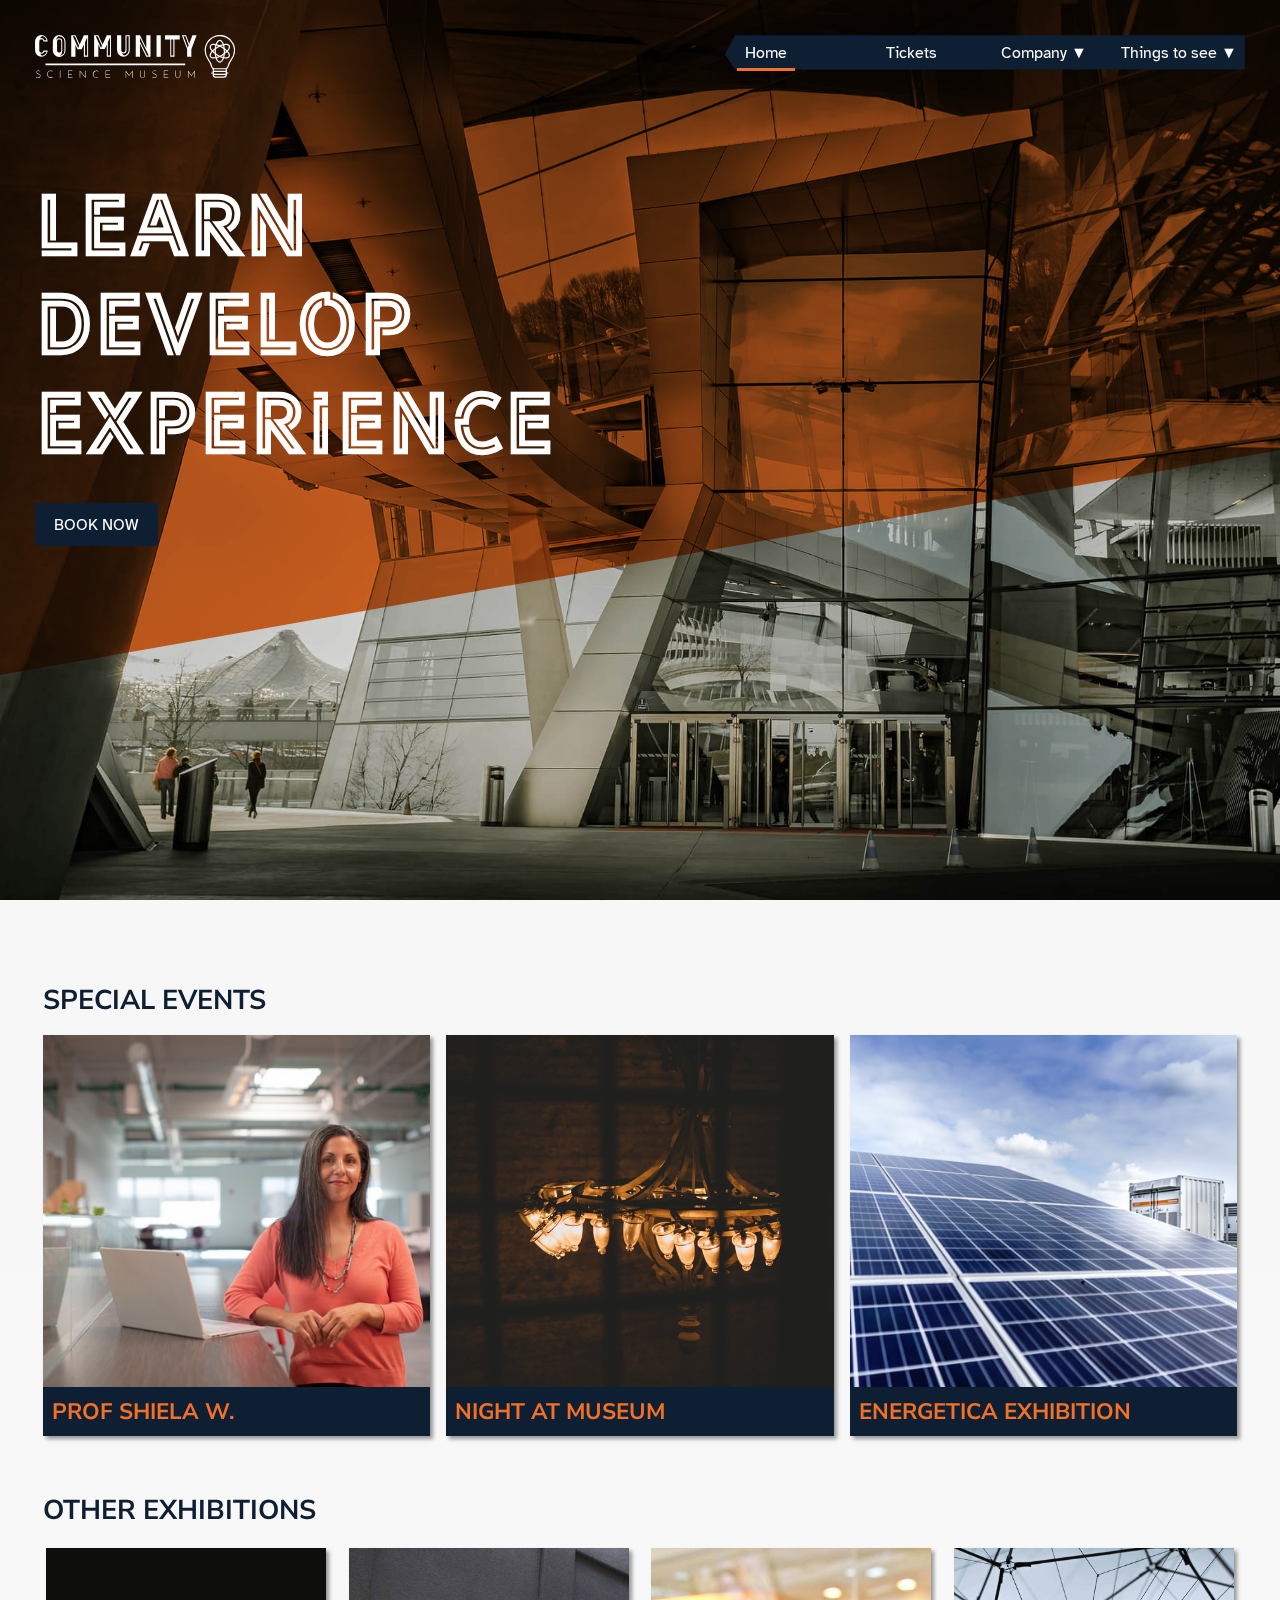
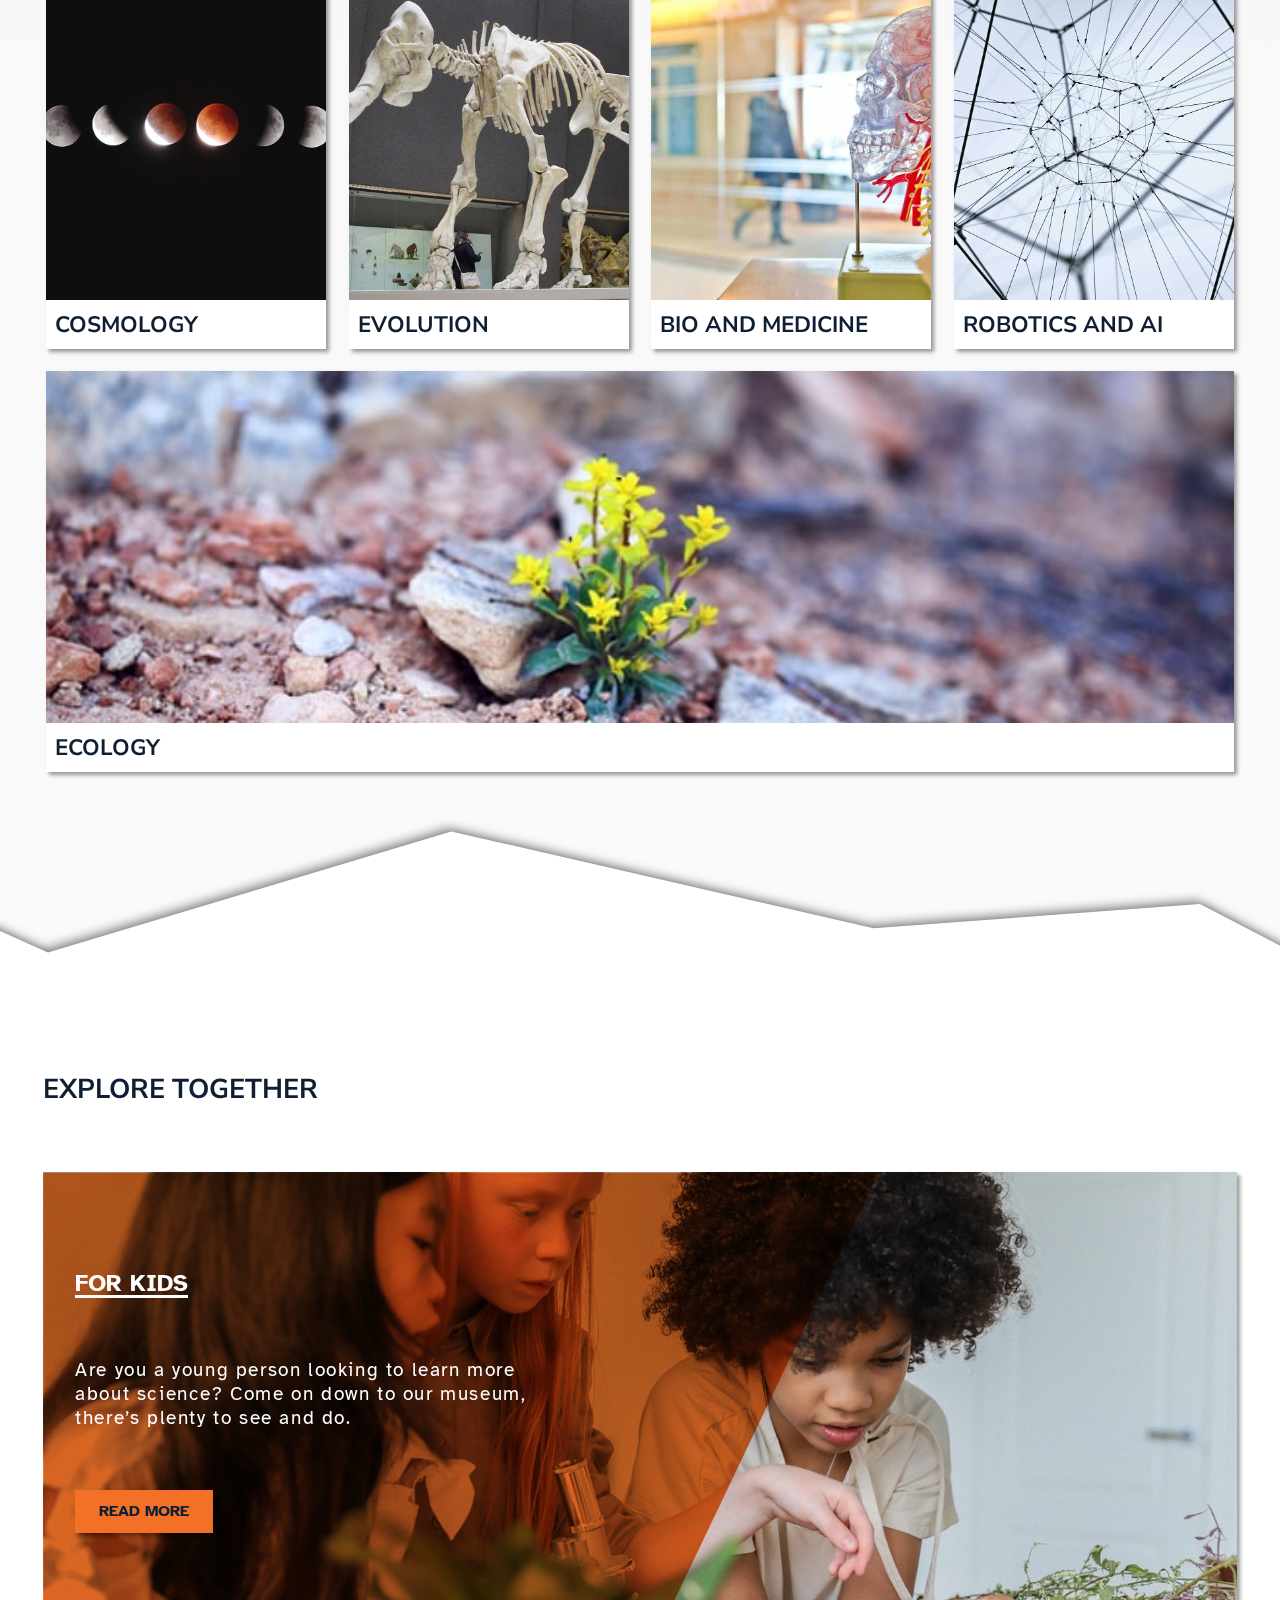
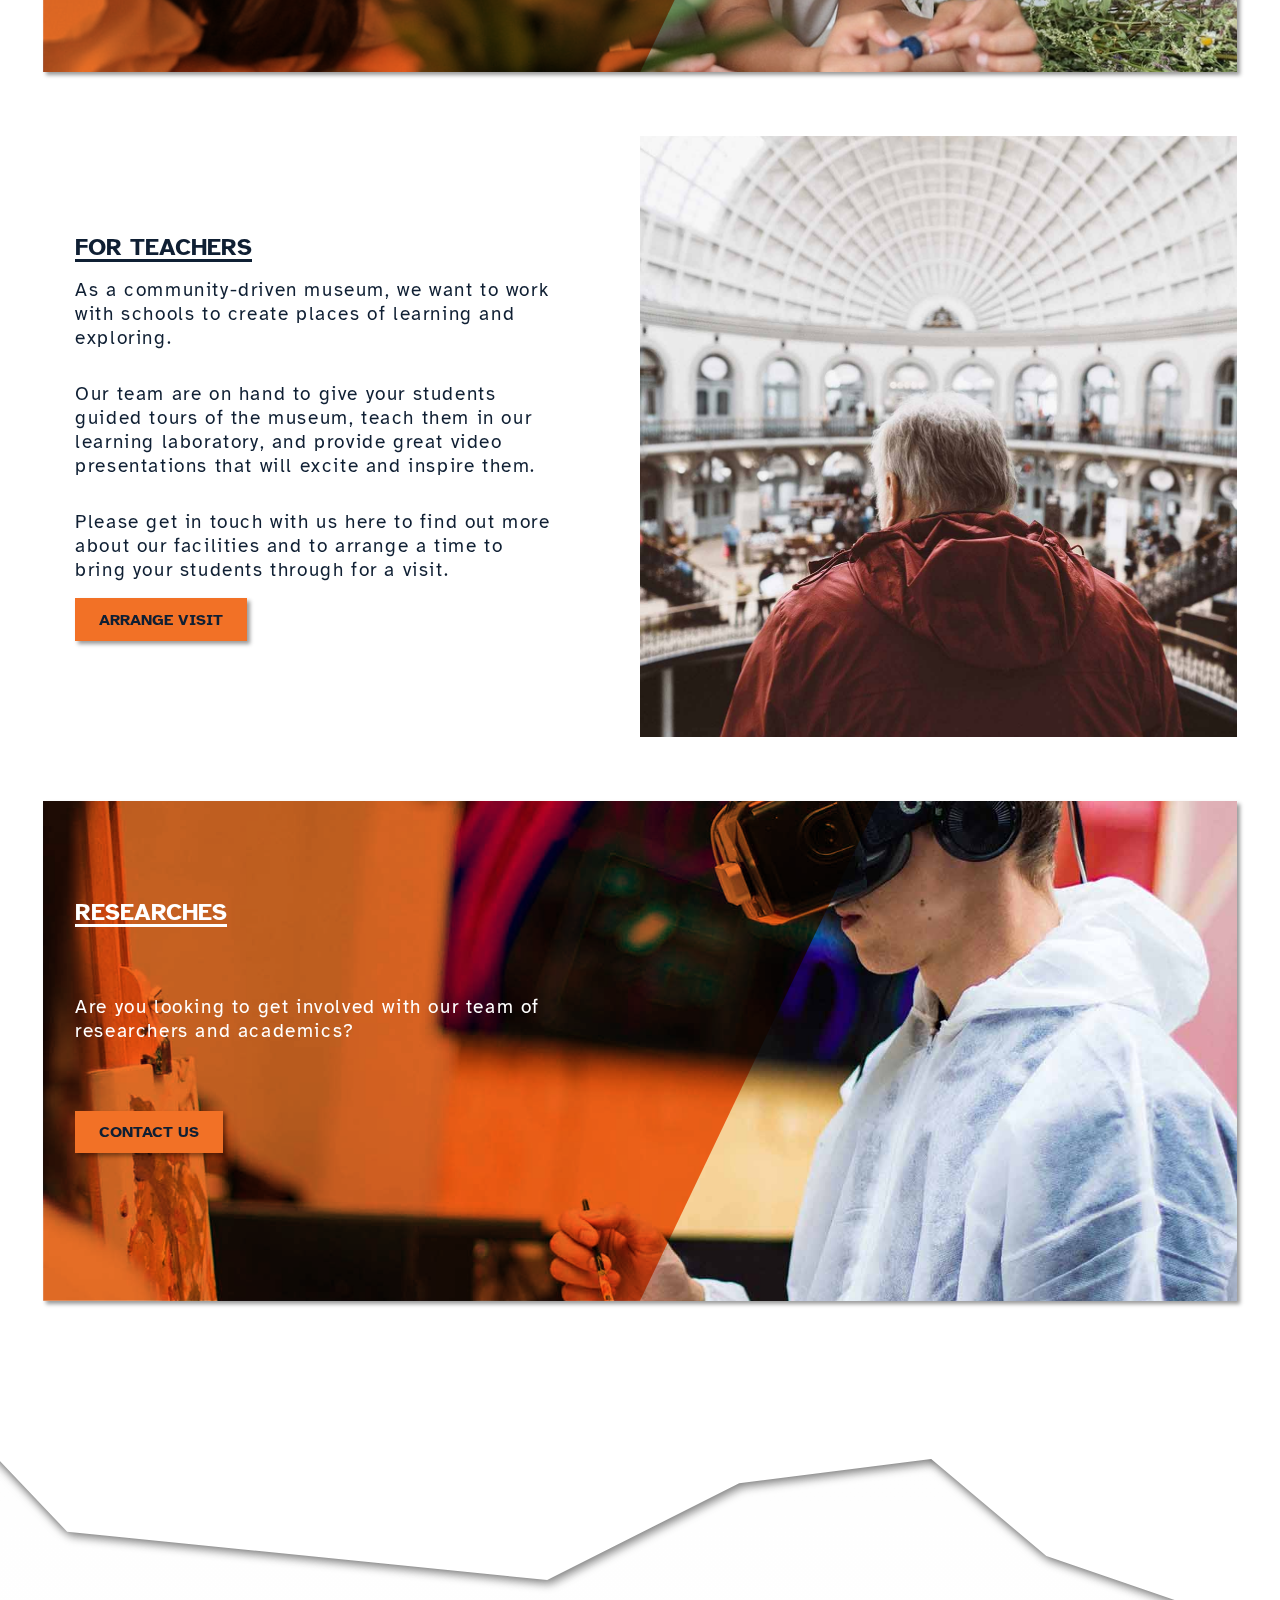
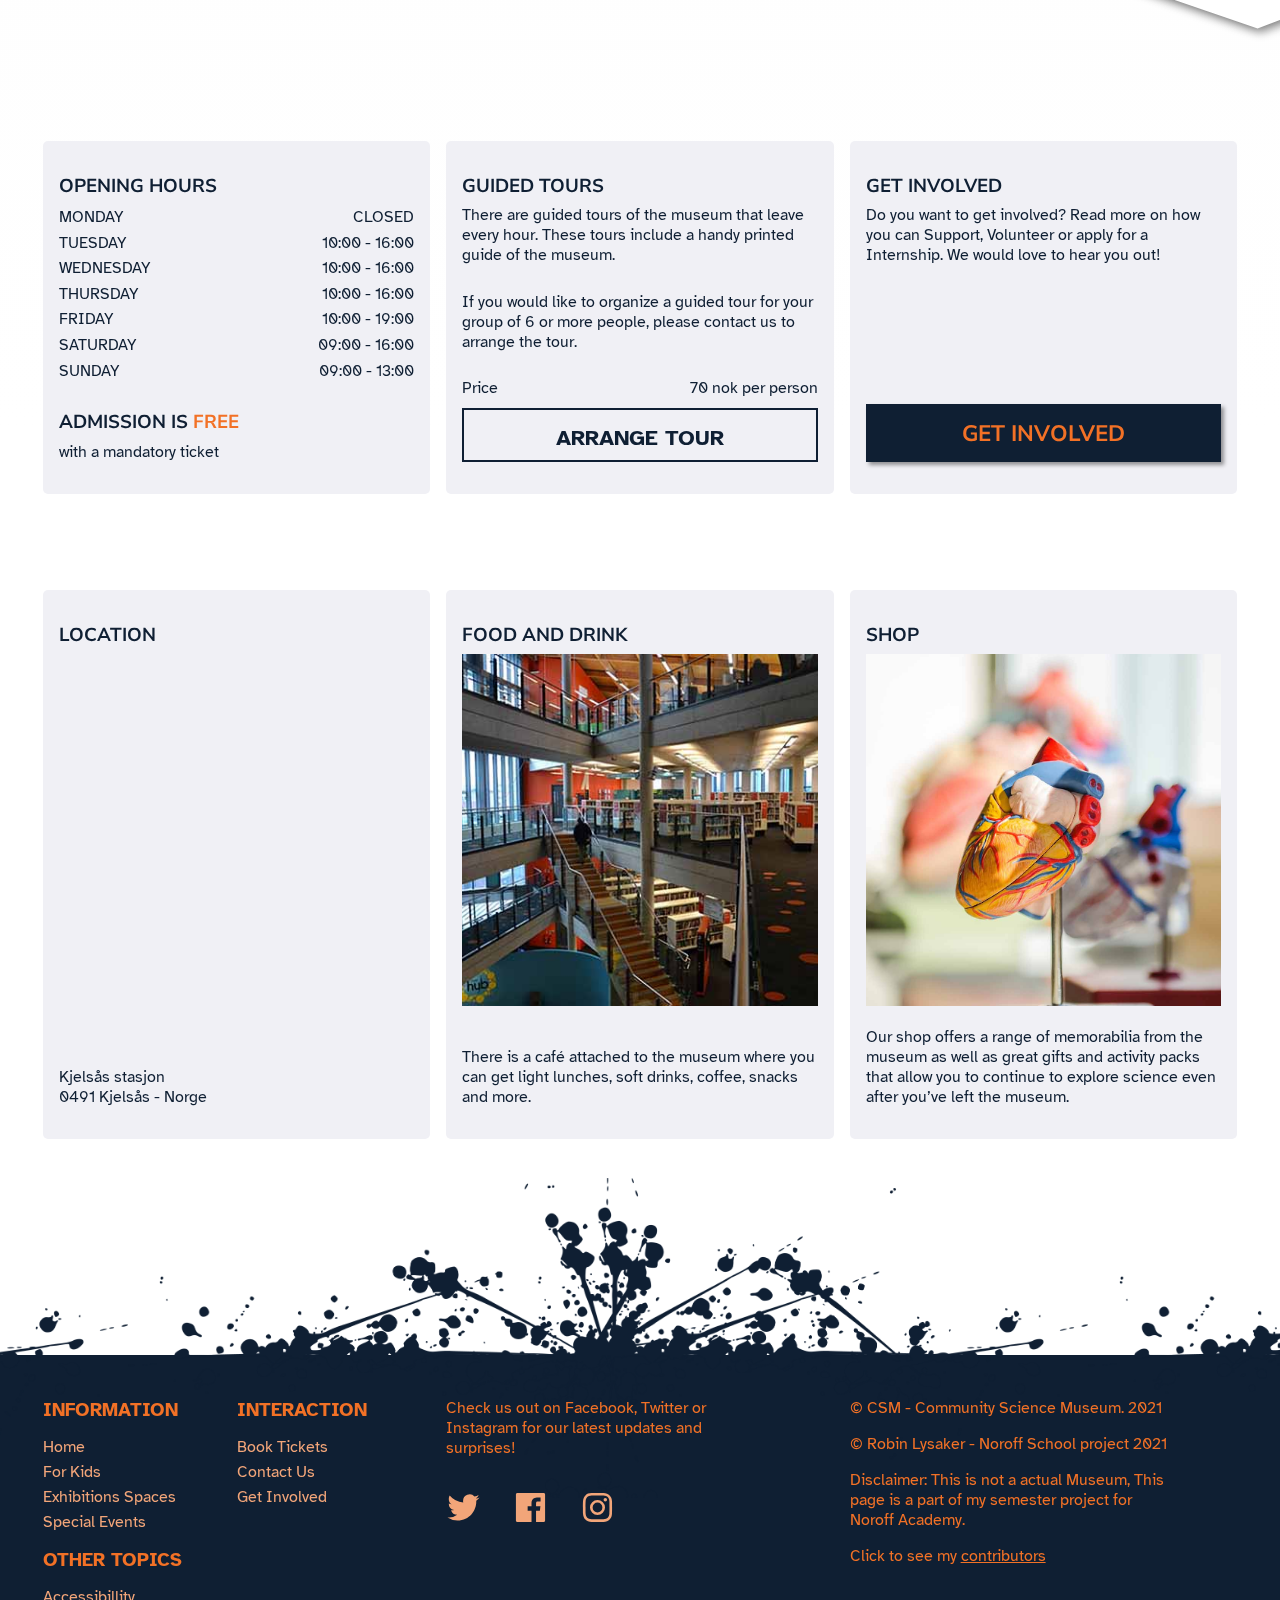
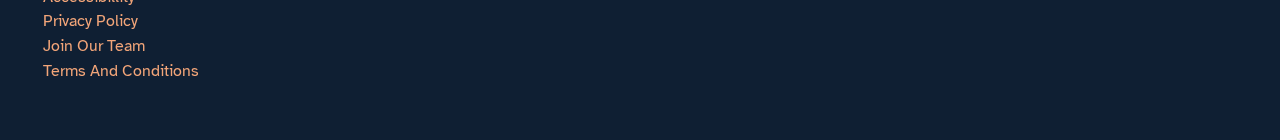
==== commit 5ec11390: "changes- big" ====
--- a/index.html
+++ b/index.html
@@ -70,7 +70,7 @@
                             </div>
                         </div>
                         <div onclick="location.href='exhibitionsnews.html#exhib-night'" class="news-cards" tabindex="0">
-                            <img class="news-cards__img" src="assets/images/alexandra-k-UPm7_esiLmY-unsplash.jpg" alt="Chandelair in ceiling to light up the night at museum">
+                            <img class="news-cards__img" src="assets/images/alexandra-k-UPm7_esiLmY-unsplash(1).jpg" alt="Chandelair in ceiling to light up the night at museum">
                             <div class="news-cards__bar">
                                 <p class="news-cards__bar--text cta-style__blue">night at museum</p>
                             </div>
@@ -105,7 +105,7 @@
                         </div>
                     </div>
                     <div onclick="location.href='exhibitions.html'" class="exhibitions-cards cta-style__neutral" tabindex="0">
-                        <img class="exhibitions-cards__img" src="assets/images/william-bout-264826.jpg" alt="interlocking wires in a molecular fashion">
+                        <img class="exhibitions-cards__img" src="assets/images/william-bout-264826-2.jpg" alt="interlocking wires in a molecular fashion">
                         <div class="exhibitions-cards__bar">
                             <p class="exhibitions-cards__bar--text">robotics and ai</p>
                         </div>
--- a/css/main.css
+++ b/css/main.css
@@ -595,11 +595,12 @@
 footer::before {
     content: '';
     position: absolute;
-    background-image: url(../assets/images/footer-decor.svg);
+    background-image: url(../assets/images/Decor-footer@2x.png);
     background-position: center center;
-    top: -11.3rem;
+    background-size: 60rem;
+    top: -11.05rem;
     left: -10rem;
-    width: 150vw;
+    width: 120vw;
     height: 20rem;
     z-index: -1;
 }
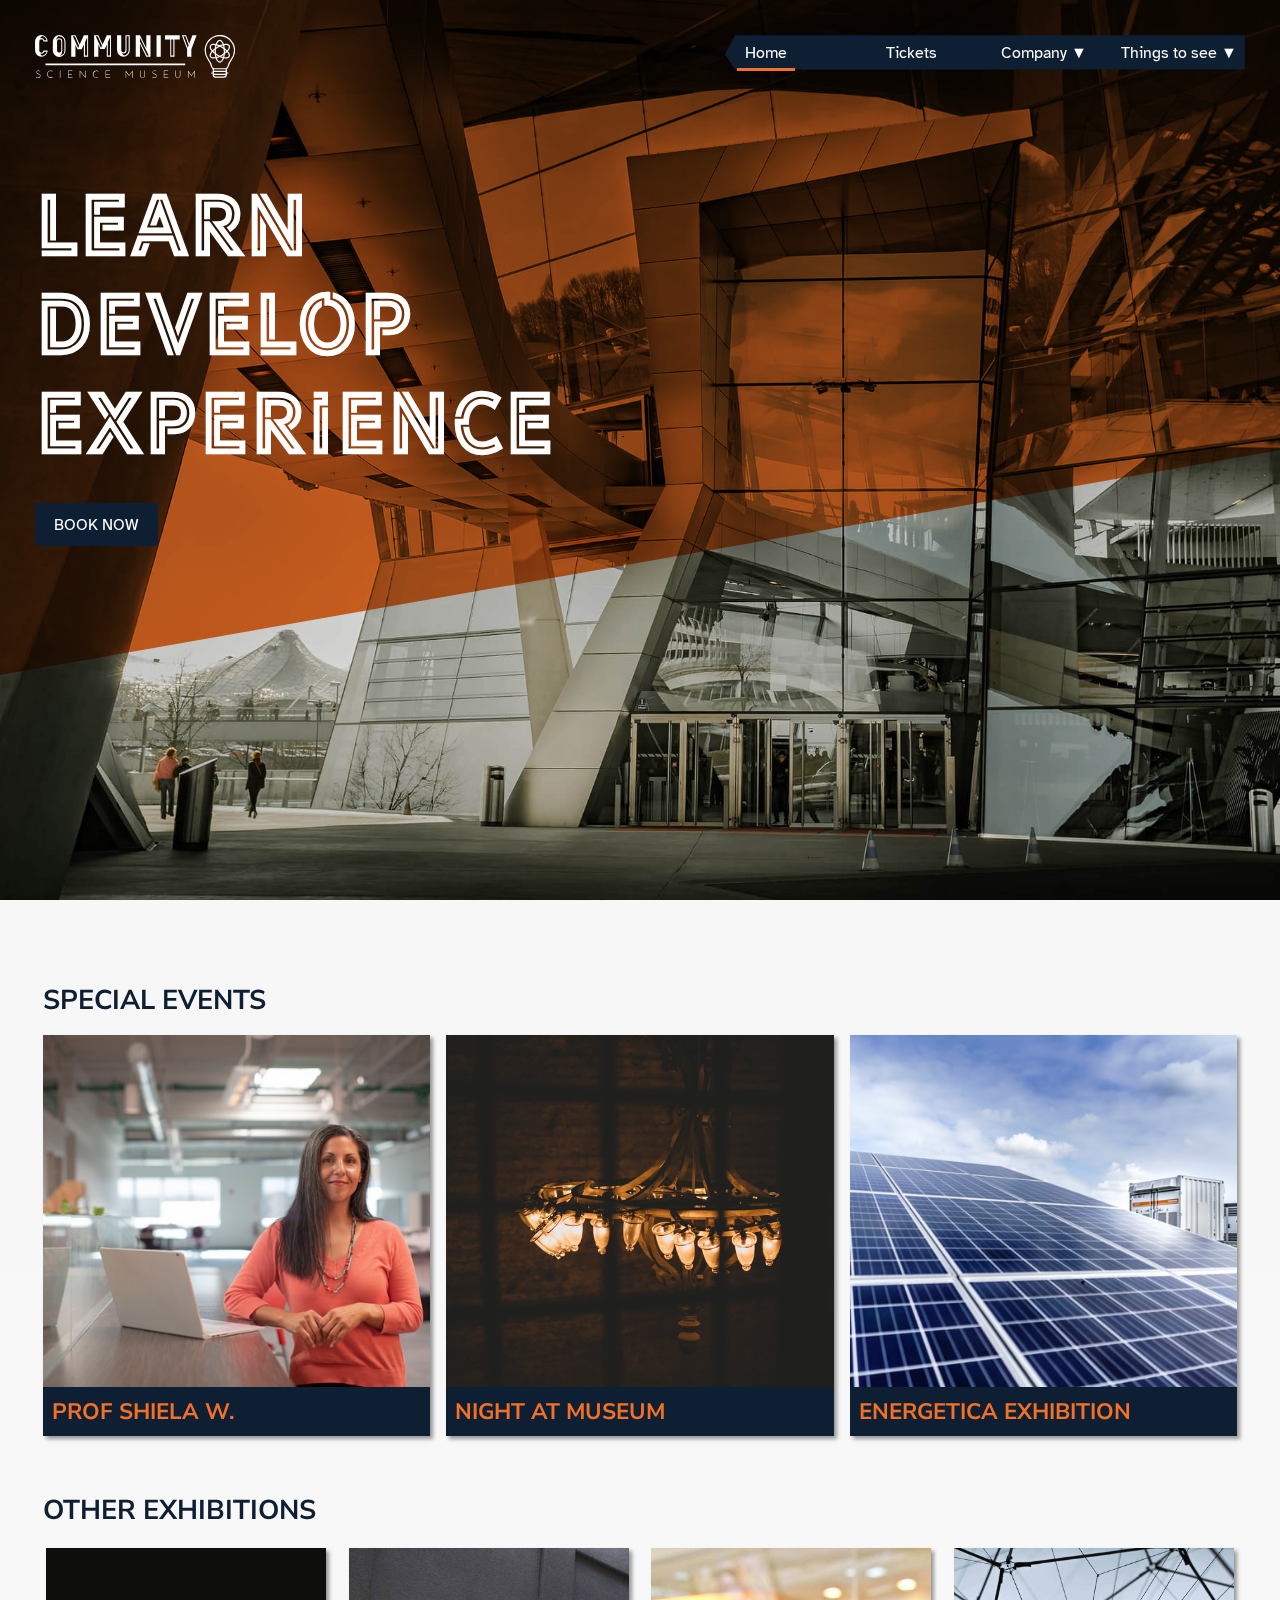
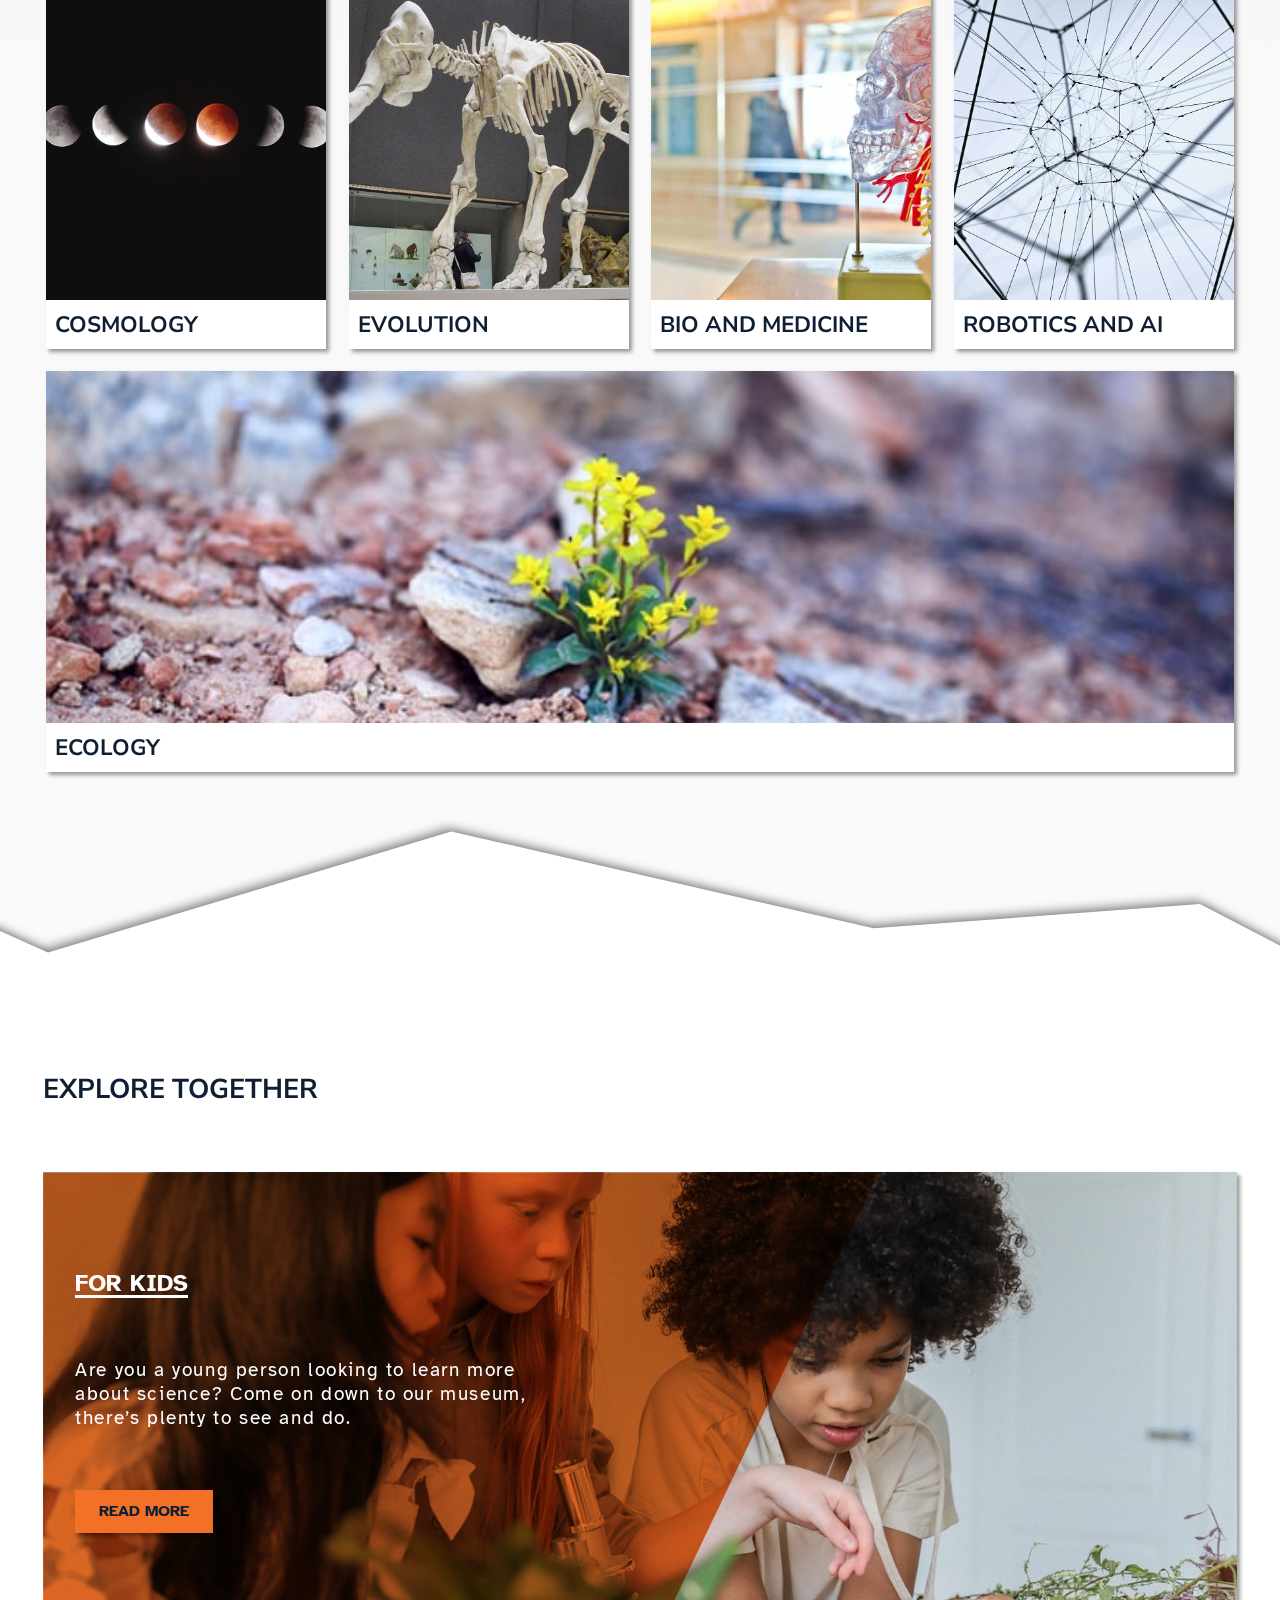
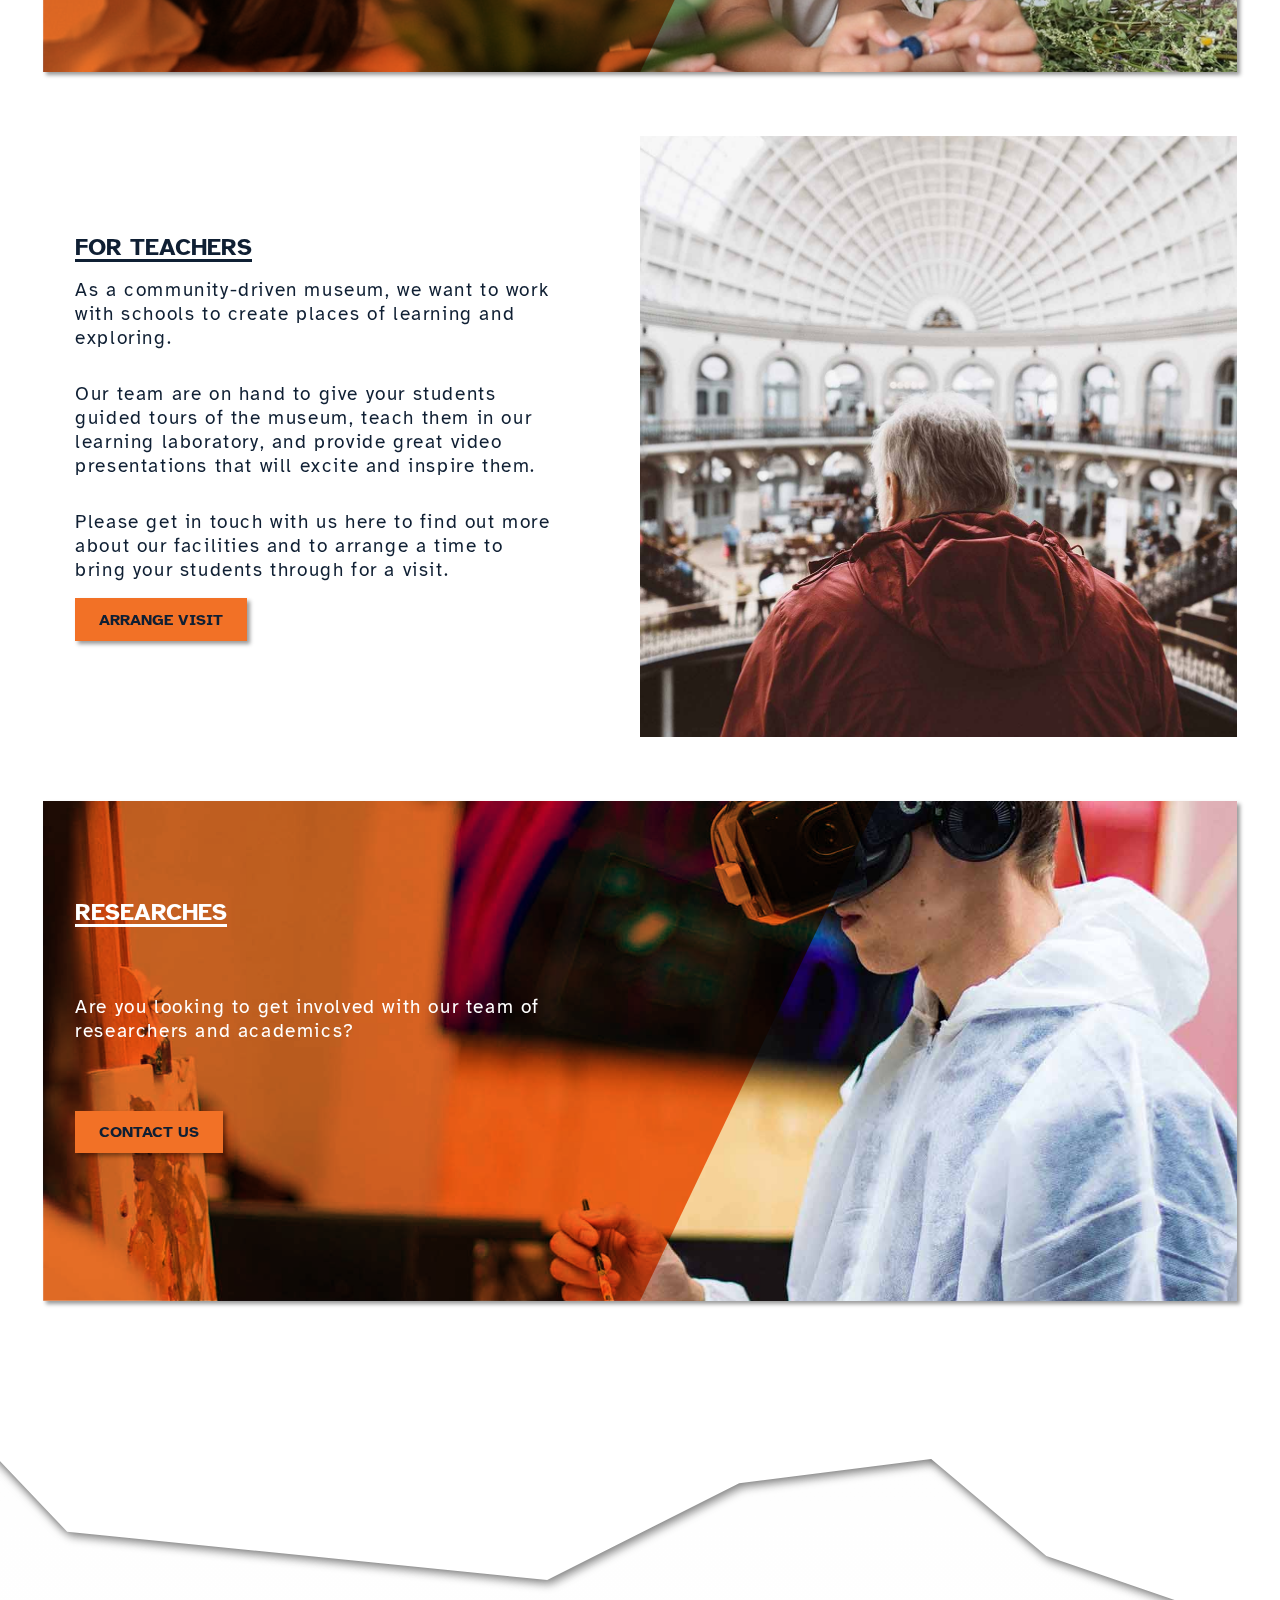
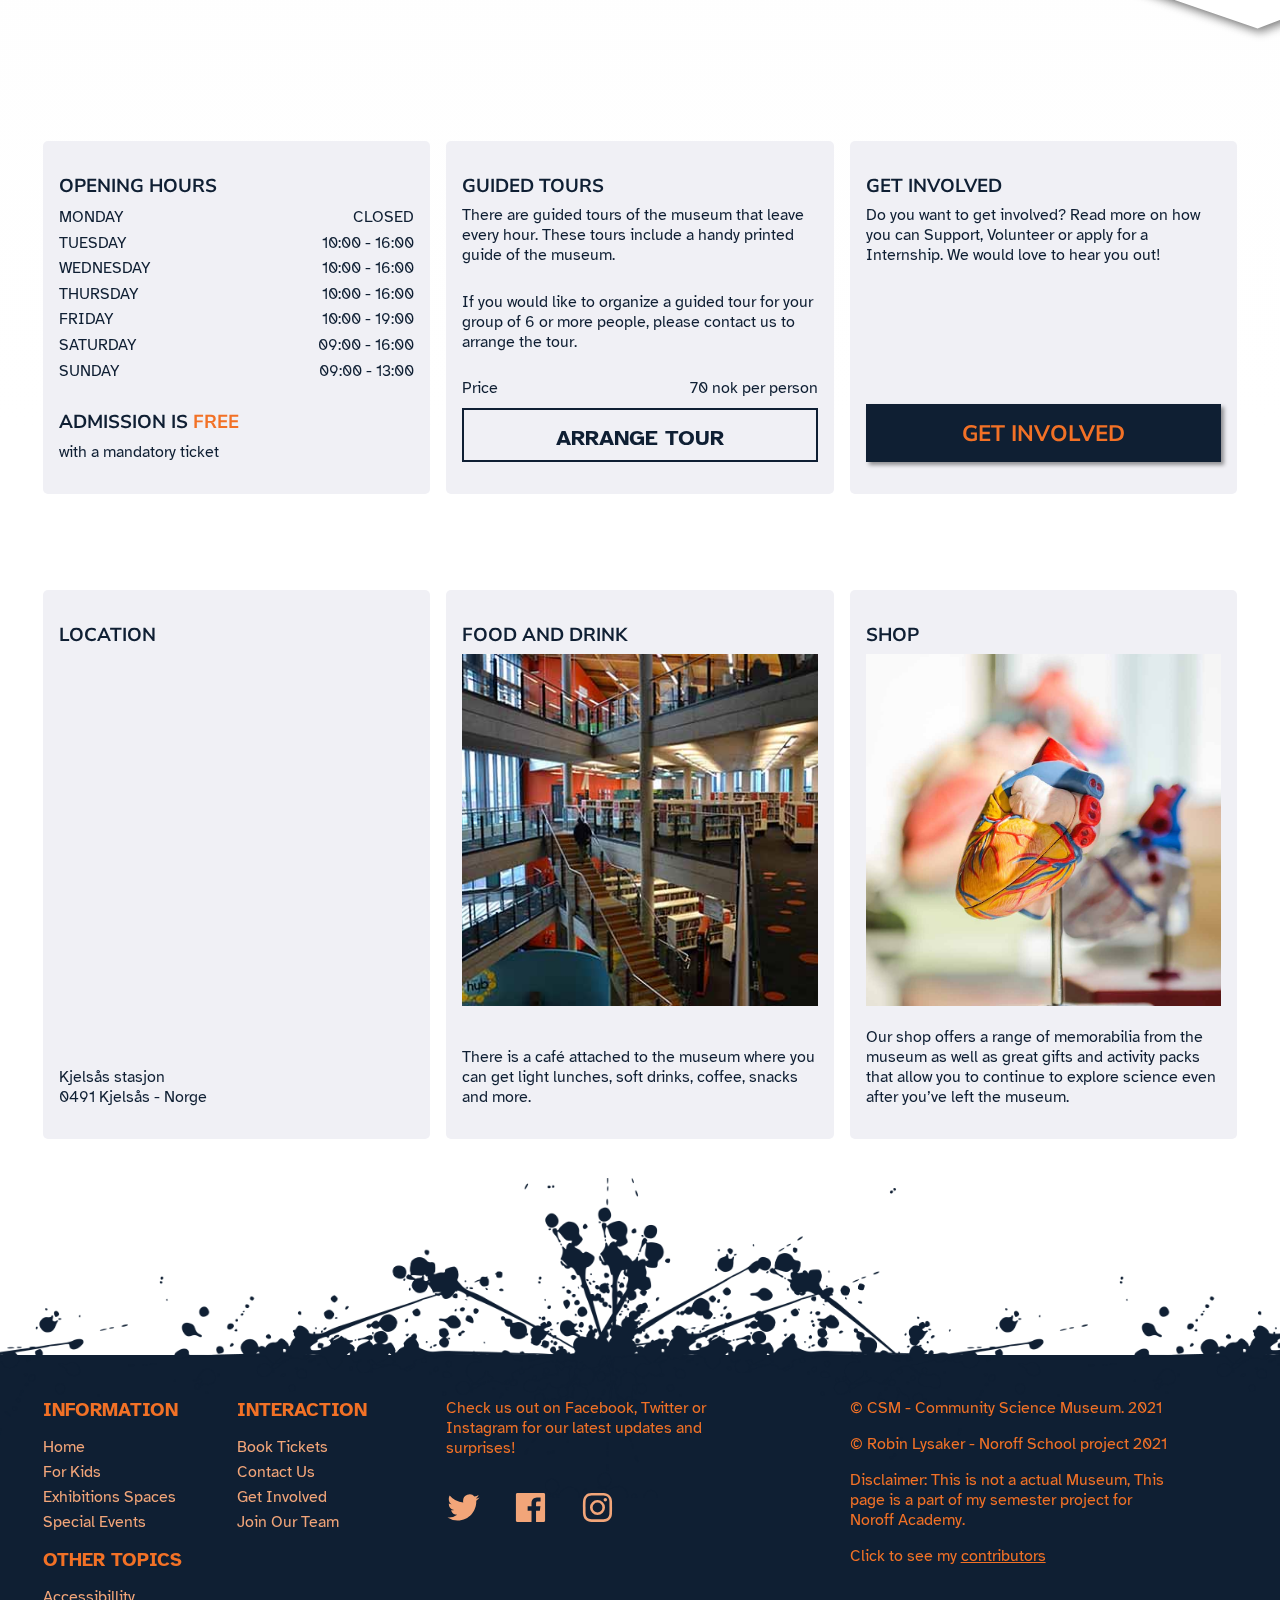
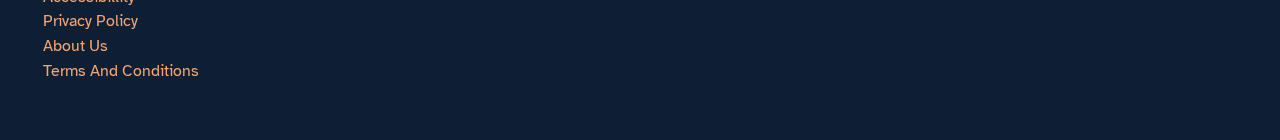
==== commit d833faab: "updated footer" ====
--- a/index.html
+++ b/index.html
@@ -3,6 +3,8 @@
 <head>
     <meta charset="UTF-8">
     <meta http-equiv="X-UA-Compatible" content="IE=edge">
+    <meta name="author" content="Robin Lysaker" />
+    <meta name="copyright" content="Robin Lysaker @ Noroff Studies - 2021" />
     <meta name="viewport" content="width=device-width, initial-scale=1.0">
     <meta name="google-site-verification" content="6FFhN6yIBM7Rh1JpmPkQIoqNecebSHjFuuNYn3wv0eI" />
     <title>CSM | MAIN</title>
@@ -231,6 +233,7 @@
                         <li class="links-items"><a href="booking.html">book tickets</a></li>
                         <li class="links-items"><a href="contact.html">contact us</a></li>
                         <li class="links-items"><a href="involved.html">get involved</a></li>
+                        <li class="links-items"><a href="jobs.html">join our team</a></li>
                     </ul>
                 </div>
                 <div>
@@ -238,7 +241,7 @@
                     <ul>
                         <li class="links-items"><a href="accessibility.html">accessibillity</a></li>
                         <li class="links-items"><a href="privacy.html">privacy policy</a></li>
-                        <li class="links-items"><a href="jobs.html">join our team</a></li>
+                        <li class="links-items"><a href="about.html">about us</a></li>                 
                         <li class="links-items"><a href="terms.html">terms and conditions</a></li>
                     </ul>
                 </div>
@@ -246,9 +249,9 @@
             <div class="socials">
                 <p class="socials-text">Check us out on Facebook, Twitter or Instagram for our latest updates and surprises! </p>
                 <div class="socials-icons">
-                    <a href="www.twitter.com" class="socials-icons__box"><img src="assets/images/twitter.svg" alt="twitter"></a>
-                    <a href="www.facebook.com" class="socials-icons__box"><img src="assets/images/facebook.svg" alt="facebook"></a>
-                    <a href="www.instagram.com" class="socials-icons__box"><img src="assets/images/insta.svg" alt="instagram"></a>
+                    <a href="https://www.twitter.com" class="socials-icons__box"><img src="assets/images/twitter.svg" alt="twitter"></a>
+                    <a href="https://www.facebook.com" class="socials-icons__box"><img src="assets/images/facebook.svg" alt="facebook"></a>
+                    <a href="https://www.instagram.com" class="socials-icons__box"><img src="assets/images/insta.svg" alt="instagram"></a>
                 </div>
             </div>
             <div class="copy">
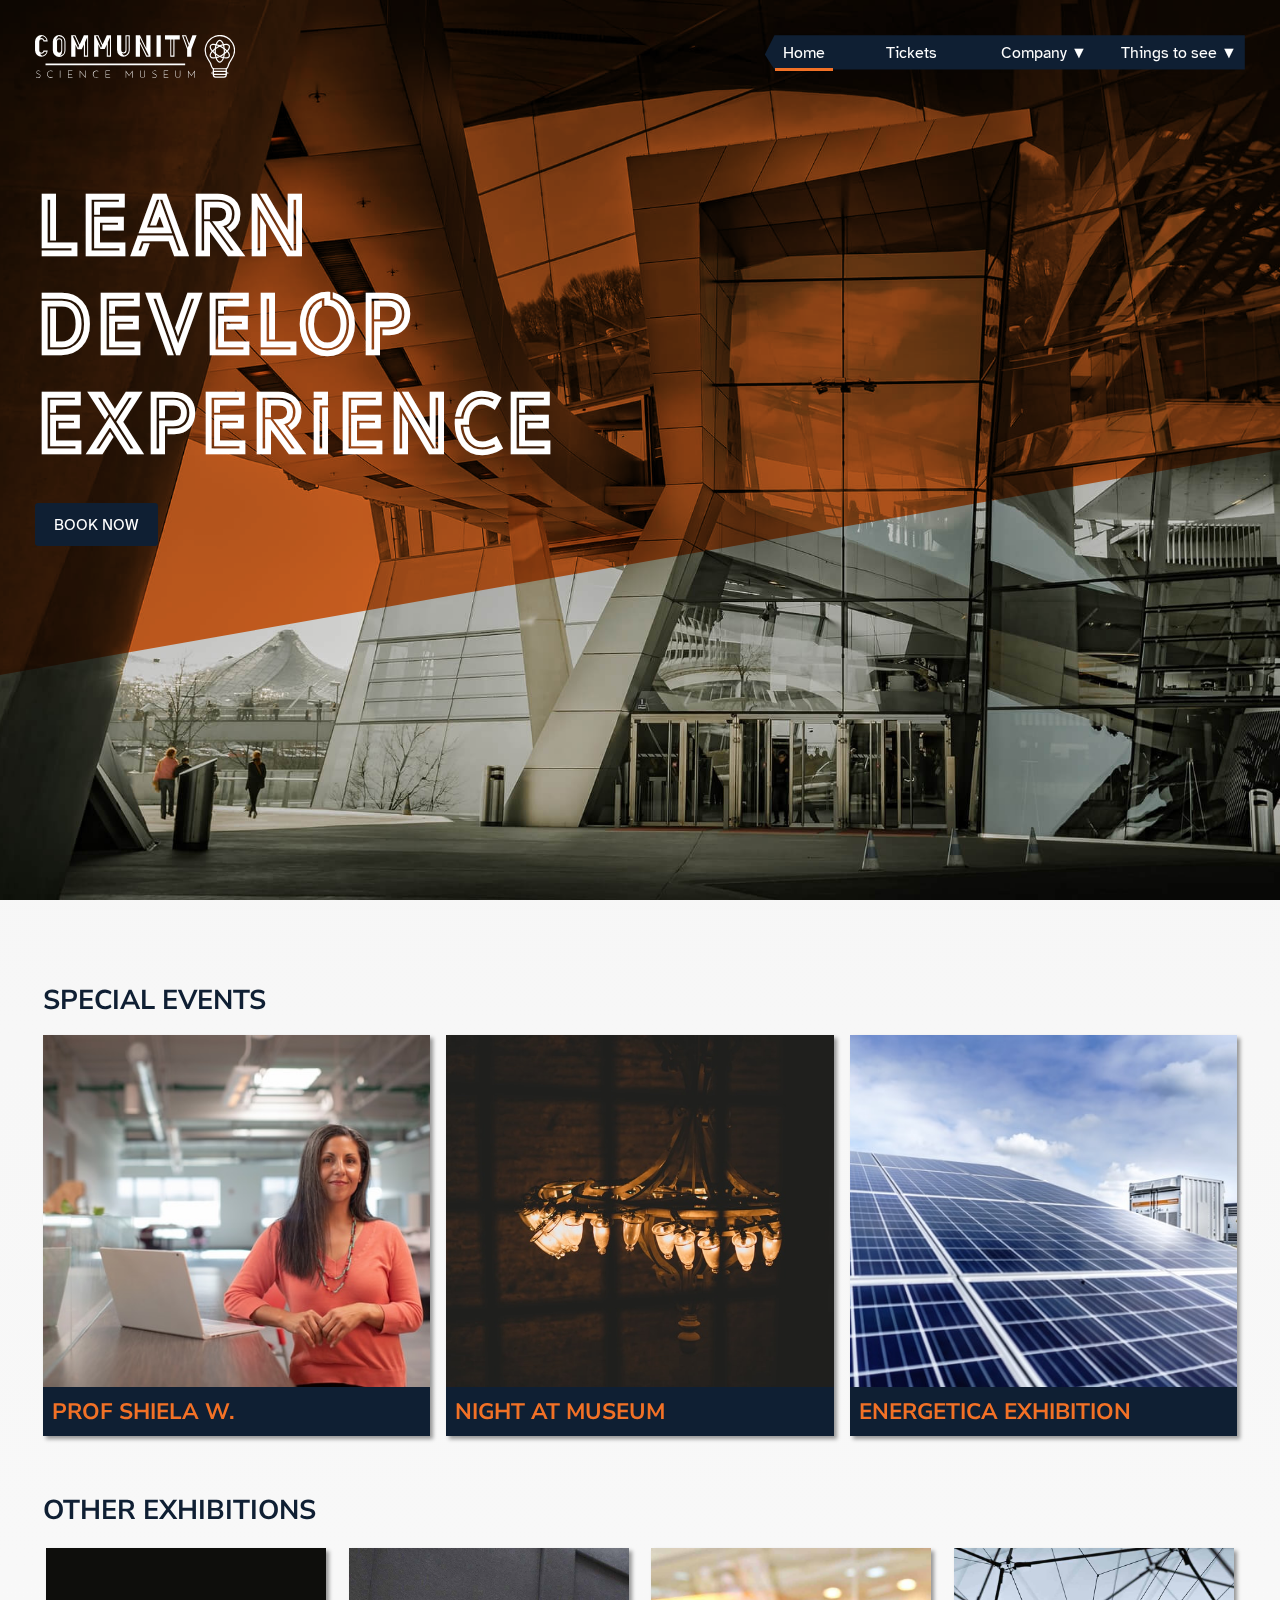
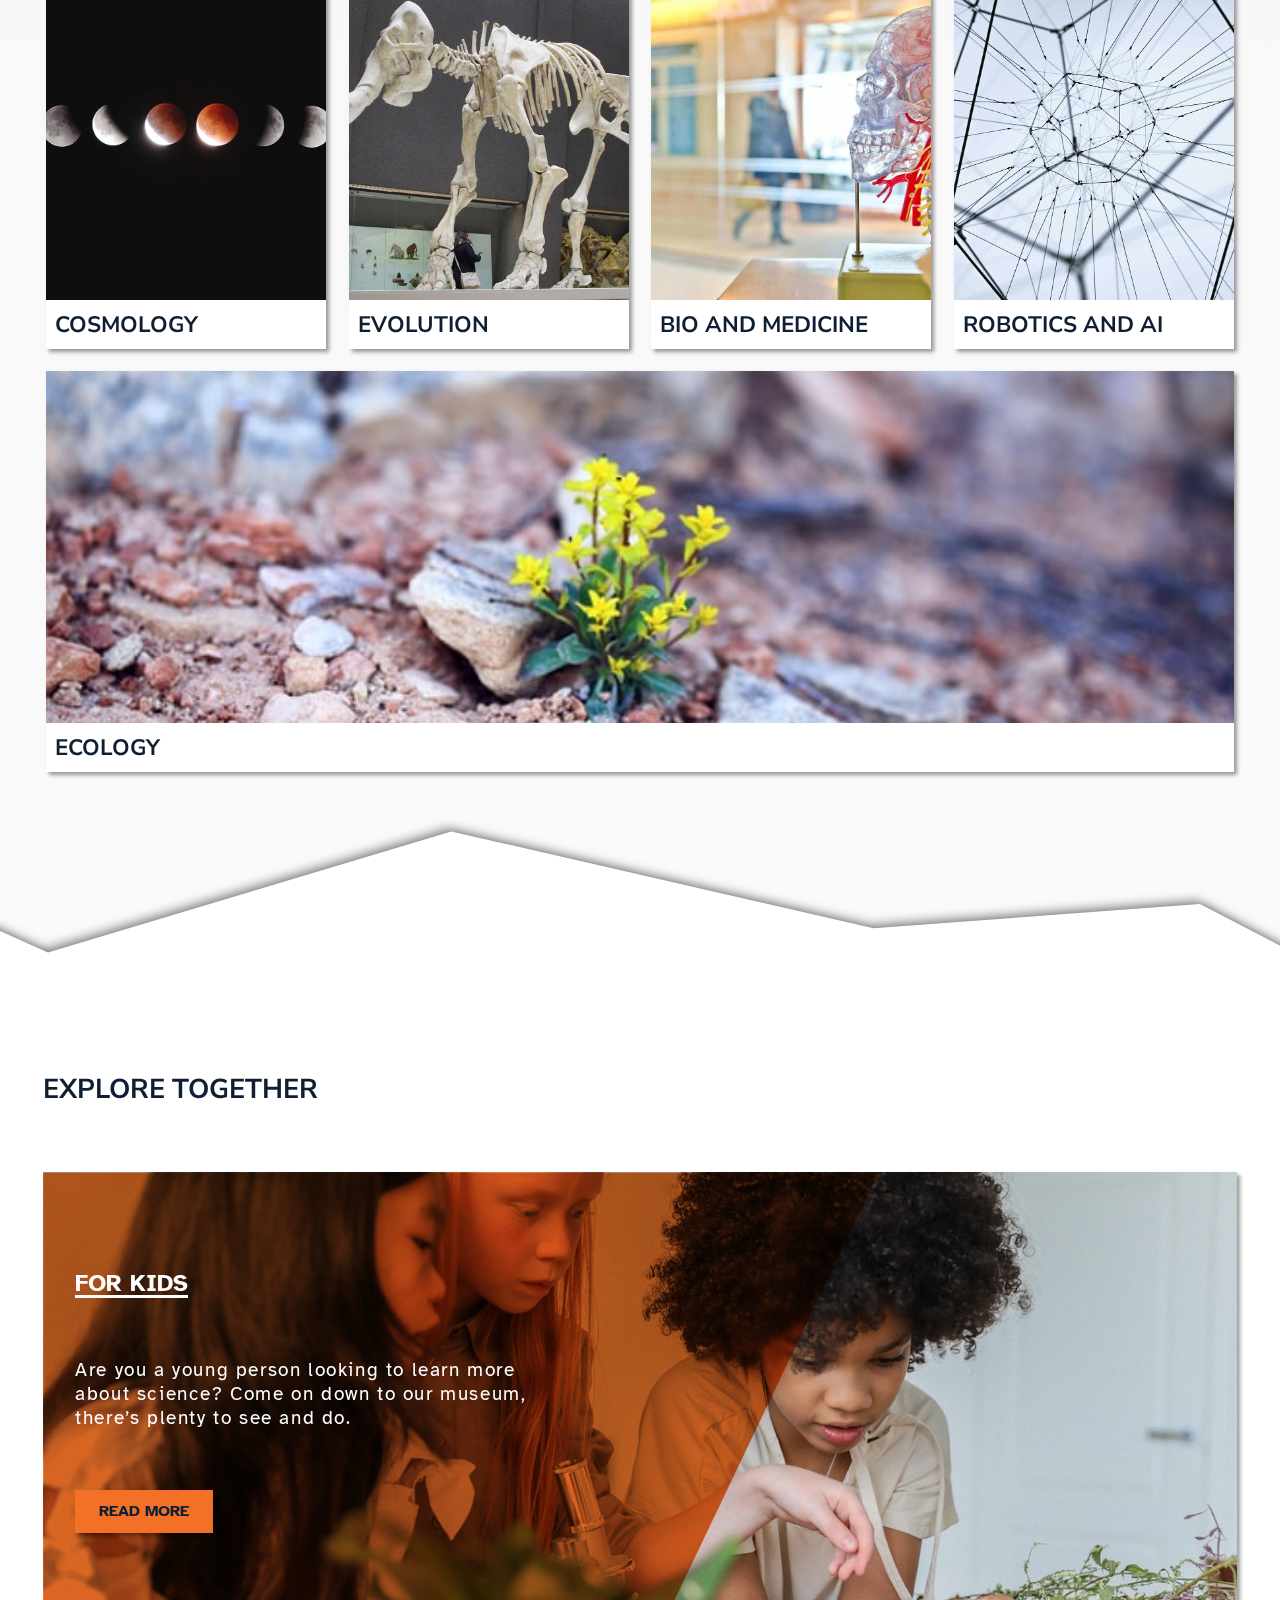
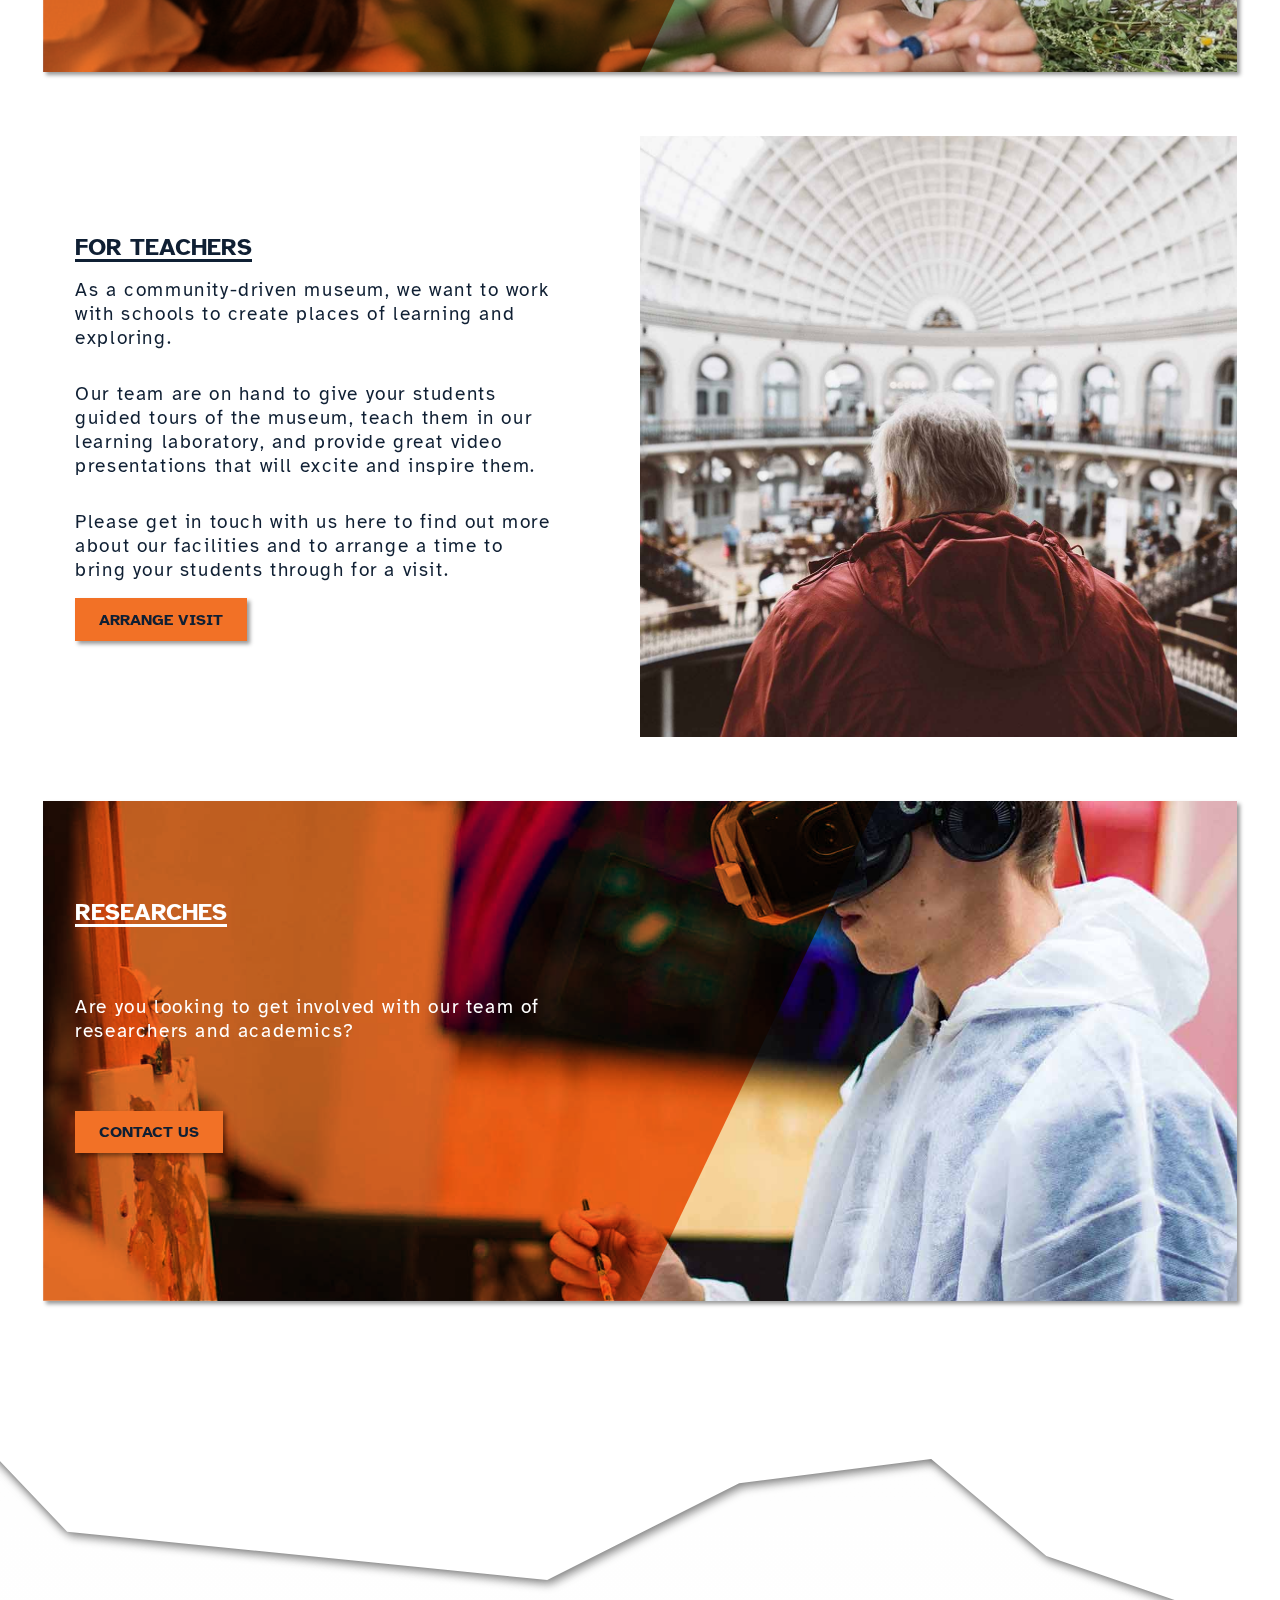
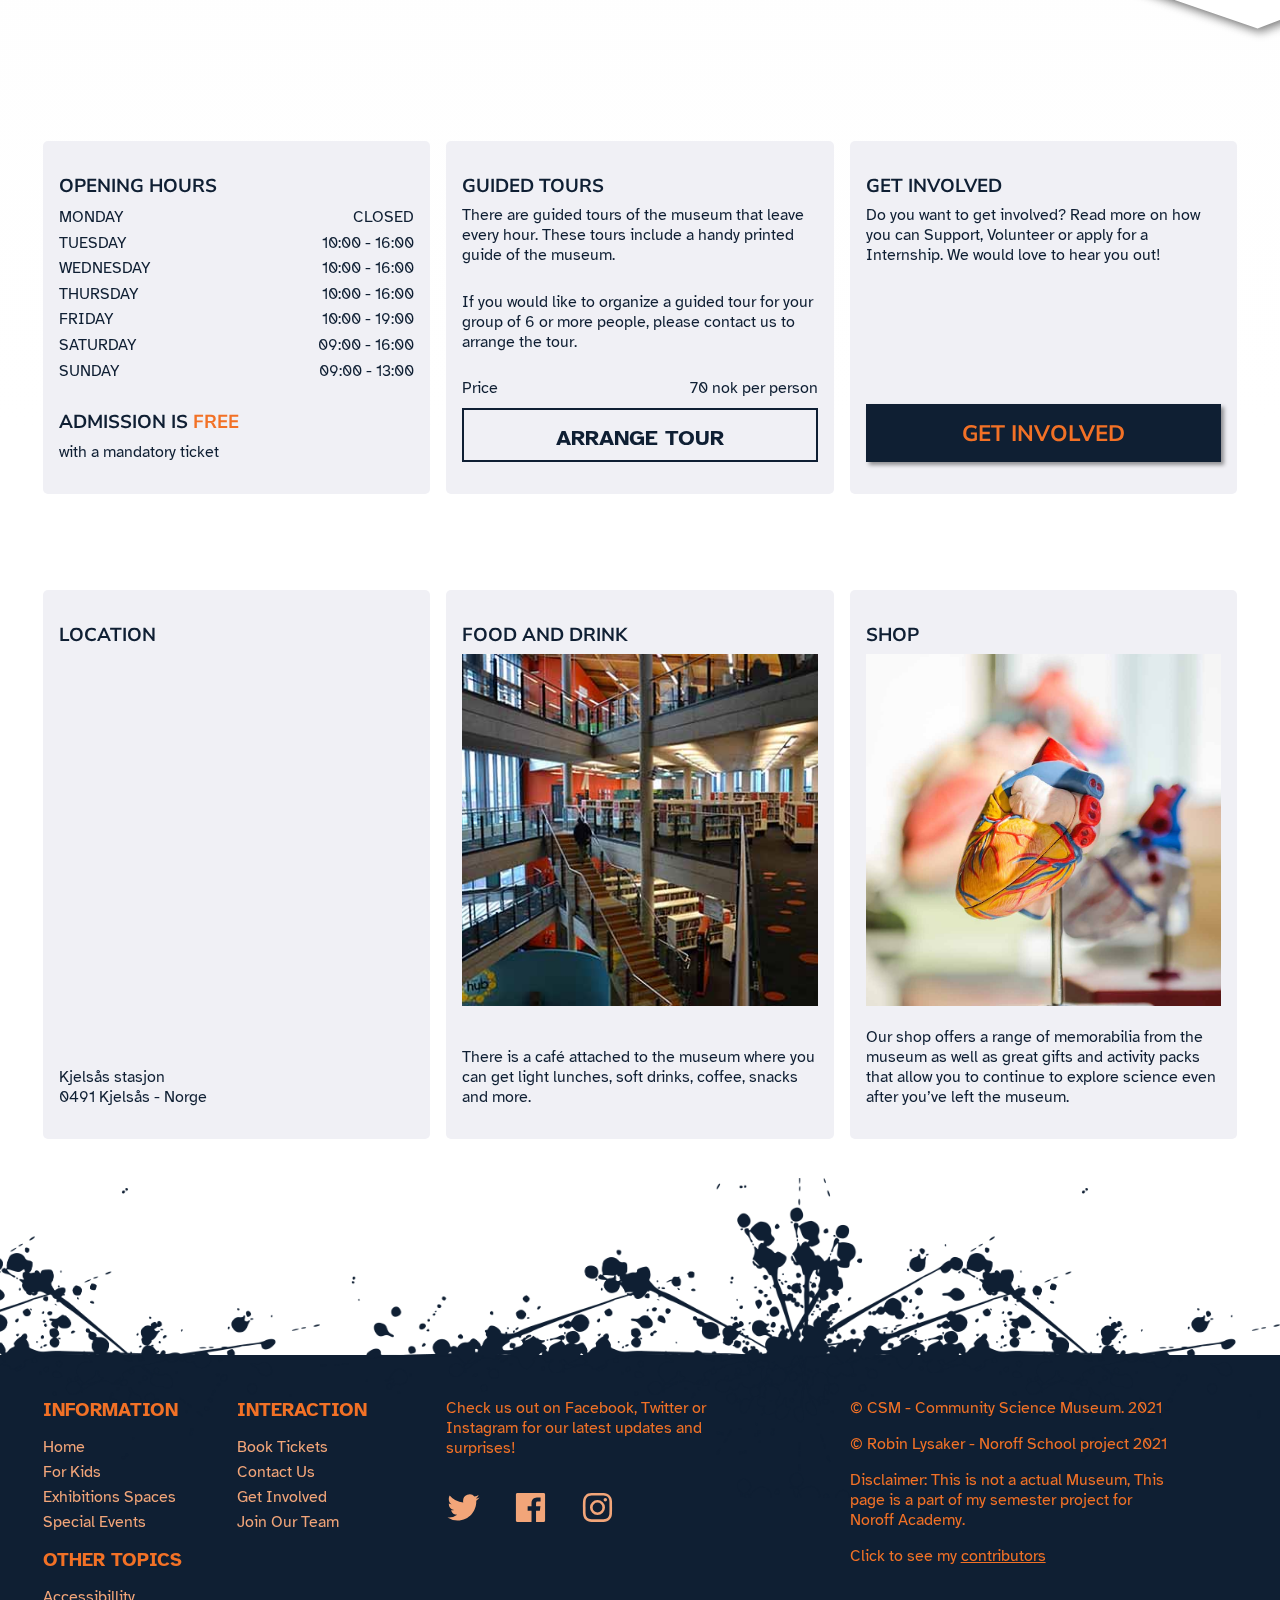
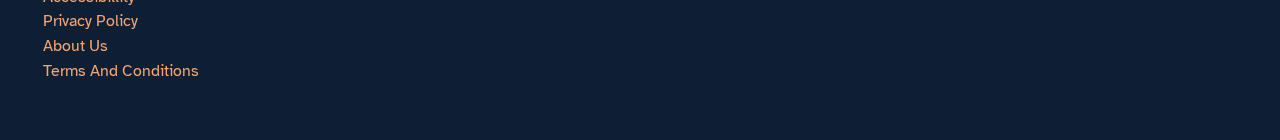
==== commit 0188378d: "Last check" ====
--- a/index.html
+++ b/index.html
@@ -65,7 +65,7 @@
                 <h2>special events</h2>
                 <div class="grid-content__news">
                     <!-- Using JS onclick event to avoid more markup like nesting a A element around the card -->
-                        <div onclick="location.href='exhibitionsnews.html'" class="news-cards" tabindex="0">
+                        <div onclick="location.href='exhibitionsnews.html#exhib-shiela'" class="news-cards" tabindex="0">
                             <img class="news-cards__img" src="assets/images/linkedin-sales-solutions-QgYvORVDdd8-unsplash.jpg" alt="Prof Shiela Widnall standing at a desk">
                             <div class="news-cards__bar">
                                 <p class="news-cards__bar--text cta-style__blue">prof shiela w.</p>
@@ -77,7 +77,7 @@
                                 <p class="news-cards__bar--text cta-style__blue">night at museum</p>
                             </div>
                         </div>
-                        <div onclick="location.href='exhibitionsnews.html'" class="news-cards" tabindex="0">
+                        <div onclick="location.href='exhibitionsnews.html#exhib-energ'" class="news-cards" tabindex="0">
                             <img class="news-cards__img" src="assets/images/sungrow-emea-ceTSHQ0qars-unsplash.jpg" alt="Green energy solar planets">
                             <div class="news-cards__bar">
                                 <p class="news-cards__bar--text cta-style__blue">energetica exhibition</p>
@@ -88,31 +88,31 @@
             <section class="exhibitions">
                 <h2 class="exhibitions-header">other exhibitions</h2>
                 <div class="grid-content__exhib">
-                    <div onclick="location.href='exhibitions.html'" class="exhibitions-cards cta-style__neutral" tabindex="0">
+                    <div onclick="location.href='exhibitions.html#exhib-cosmo'" class="exhibitions-cards cta-style__neutral" tabindex="0">
                         <img class="exhibitions-cards__img" src="assets/images/celso-405219.jpg" alt="Planets on a row in a dark universe">
                         <div class="exhibitions-cards__bar">
                             <p class="exhibitions-cards__bar--text">cosmology</p>
                         </div>
                     </div>
-                    <div onclick="location.href='exhibitions.html'" class="exhibitions-cards cta-style__neutral" tabindex="0">
+                    <div onclick="location.href='exhibitions.html#exhib-evo'" class="exhibitions-cards cta-style__neutral" tabindex="0">
                         <img class="exhibitions-cards__img" src="assets/images/mammoth-1257288_1920.jpg" alt="Skeletal mammoth on a exhibition">
                         <div class="exhibitions-cards__bar">
                             <p class="exhibitions-cards__bar--text">evolution</p>
                         </div>
                     </div>
-                    <div onclick="location.href='exhibitions.html'" class="exhibitions-cards cta-style__neutral" tabindex="0">
+                    <div onclick="location.href='exhibitions.html#exhib-bio'" class="exhibitions-cards cta-style__neutral" tabindex="0">
                         <img class="exhibitions-cards__img" src="assets/images/jesse-orrico-60373.jpg" alt="a skinless head-sculpture showing biology">
                         <div class="exhibitions-cards__bar">
                             <p class="exhibitions-cards__bar--text">bio and medicine</p>
                         </div>
                     </div>
-                    <div onclick="location.href='exhibitions.html'" class="exhibitions-cards cta-style__neutral" tabindex="0">
+                    <div onclick="location.href='exhibitions.html#exhib-robo'" class="exhibitions-cards cta-style__neutral" tabindex="0">
                         <img class="exhibitions-cards__img" src="assets/images/william-bout-264826-2.jpg" alt="interlocking wires in a molecular fashion">
                         <div class="exhibitions-cards__bar">
                             <p class="exhibitions-cards__bar--text">robotics and ai</p>
                         </div>
                     </div>
-                    <div onclick="location.href='exhibitions.html'" class="exhibitions-cards cta-style__neutral" tabindex="0">
+                    <div onclick="location.href='exhibitions.html#exhib-eco'" class="exhibitions-cards cta-style__neutral" tabindex="0">
                         <img class="exhibitions-cards__img" src="assets/images/sharon-mccutcheon-2eAkk5lIkC8-unsplash.jpg" alt="interlocking wires in a molecular fashion">
                         <div class="exhibitions-cards__bar">
                             <p class="exhibitions-cards__bar--text">ecology</p>
--- a/css/main.css
+++ b/css/main.css
@@ -19,7 +19,6 @@
     
     --base-color: 213, 55%;
     --color-main-20: hsla(var(--base-color), 13%, 100%);
-    --color-main-20-no-alpha: hsl(var(--base-color), 13%);
     --color-main-50: hsla(var(--base-color), 33%, 100%);
 
     --base-accent: 22;
@@ -273,6 +272,9 @@
     transition: max-height ease-in-out .2s;
     padding: 0;
 }
+.totals-menu > li > ul > li {
+    width: min-content;
+}
 .nav-menu__sub--company:checked ~ .totals-menu__sub--company,
 .nav-menu__sub--company:hover ~ .totals-menu__sub--company,
 .nav-menu__sub--company:focus ~ .totals-menu__sub--company,
@@ -600,7 +602,7 @@
     background-size: 60rem;
     top: -11.05rem;
     left: -10rem;
-    width: 120vw;
+    width: 150vw;
     height: 20rem;
     z-index: -1;
 }
@@ -720,7 +722,6 @@
     background-color: var(--color-main-20);
     color: var(--color-accent-high);
     text-transform: uppercase;
-    text-overflow: 700;
     font-size: calc(var(--font-size) + .2rem);
     margin: 2em 0 3em 2.2em;
 }
@@ -794,7 +795,9 @@
     max-width: var(--max-width);
 }
 .booking-selection>input,
-.interface {
+.interface,
+.interface-btour,
+.interface-bschool {
     display: none;
 }
 .booking-selection > div {
@@ -809,21 +812,23 @@
     position: relative;
     display: inline-block;
     text-transform: uppercase;
-    padding: .5rem 5rem .5rem 5rem;
+    padding: .5rem clamp(2rem,7vw,5rem) .5rem clamp(1rem,7vw,5rem);
     cursor: pointer;
     margin-top: 4rem;
     background-color: var(--color-accent-low);
     color: var(--color-main-20);
-    clip-path: polygon(0 0, 80% 0, 100% 100%, 0 100%);
-    -moz-clip-path: polygon(0 0, 80% 0, 100% 100%, 0 100%);
+    clip-path: polygon(0 0, 85% 0, 100% 100%, 0 100%);
+    -moz-clip-path: polygon(0 0, 85% 0, 100% 100%, 0 100%);
     text-align: start;
-    font-size: 1.5rem;
-}
-.booking-selection input:checked + label {
+    font-size: clamp(1rem, 4.72vw, 1.5rem);
+}
+.booking-selection > label:nth-child(4) {
     background-color: var(--color-accent-high);
 }
 .booking-selection > label:not(:first-of-type) {
-    margin-left: -3.5rem;
+    margin-left: -2rem;
+    clip-path: polygon(0 0, 85% 0, 100% 100%, 15% 100%);
+    -moz-clip-path: polygon(0 0, 85% 0, 100% 100%, 15% 100%);
 }
 .booking-selection > label:nth-child(2) {
     z-index: 3;
@@ -834,10 +839,15 @@
 .booking-selection > label:nth-child(6) {
     z-index: 1;
 }
-#booking-tickets > * {
+.booking-selection input:checked + label {
+    background-color: var(--color-main-20);
+    color: var(--color-accent-high);
+    z-index: 5;
+}
+.booking-styling > * {
     color: white;
 }
-#booking-tickets form {
+.booking-styling form {
     display: flex;
 }
 /* selecting variant */
@@ -848,7 +858,14 @@
 #booking-tickets,
 #booking-first__input,
 #booking-second__input,
-#booking-third__input {
+#booking-third__input,
+#booking-first__input--btour,
+#booking-second__input--btour,
+#booking-third__input--btour,
+#booking-first__input--bschool,
+#booking-second__input--bschool,
+#booking-third__input--bschool
+{
     display: none;
 }
 .booking-selection__btn[value="ticket"]:checked ~ #booking-tickets,
@@ -857,12 +874,18 @@
 .booking-selection__btn[value="done"]:checked ~ #booking-done,
 .interface[value="one"]:checked ~ #booking-first__input,
 .interface[value="two"]:checked ~ #booking-second__input,
-.interface[value="three"]:checked ~ #booking-third__input
+.interface[value="three"]:checked ~ #booking-third__input,
+.interface-btour[value="one"]:checked ~ #booking-first__input--btour,
+.interface-btour[value="two"]:checked ~ #booking-second__input--btour,
+.interface-btour[value="three"]:checked ~ #booking-third__input--btour,
+.interface-bschool[value="one"]:checked ~ #booking-first__input--bschool,
+.interface-bschool[value="two"]:checked ~ #booking-second__input--bschool,
+.interface-bschool[value="three"]:checked ~ #booking-third__input--bschool
 {
     display: flex;
 }
-.booking-tickets__form section:first-of-type,
-.booking-tickets__form section:last-of-type {
+.booking-tickets__form fieldset:first-of-type,
+.booking-tickets__form fieldset:last-of-type {
     flex-direction: column;
     position: relative;
     padding: 2.2rem;
@@ -873,8 +896,26 @@
     flex-wrap: wrap;
     padding: 2.2rem;
     max-width: 40rem;
-}
-.booking-tickets__form section::before {
+    gap: 1.5rem;
+}
+.bt-tickets__selection--container input,
+.bt-tickets__special--text input 
+{
+    font-family: var(--mainFont);
+}
+.bt-tickets__selection--container input::-webkit-outer-spin-button,
+.bt-tickets__selection--container input::-webkit-inner-spin-button,
+.bt-tickets__special--text input::-webkit-outer-spin-button,
+.bt-tickets__special--text input::-webkit-inner-spin-button
+{
+    -webkit-appearance: none;
+}
+.bt-tickets__selection--container input,
+.bt-tickets__special--text input 
+{
+    -moz-appearance: textfield;
+}
+.booking-tickets__form fieldset::before {
     content: '';
     position: absolute;
     inset: 0;
@@ -882,16 +923,26 @@
     mix-blend-mode: multiply;
     z-index: 1;
 }
-.booking-tickets__form section > * {
+fieldset {
+    border: none;
+}
+.booking-tickets__form fieldset > * {
     z-index: 2;
 }
-.booking-tickets__form section > h2 {
+.booking-tickets__form fieldset > h2 {
     text-align: center;
 }
-.booking-tickets__form section h2 {
+.booking-tickets__form fieldset h2 {
     font-size: 1.2rem;
     font-weight: 600;
     margin: 0 0 1rem;
+    max-width: max-content;
+}
+.bt-tickets__control--buttons {
+    width: max-content;
+    display: flex;
+    gap: 1rem;
+    align-self: flex-end;
 }
 .bt-form__label {
     cursor: pointer;
@@ -900,7 +951,7 @@
     text-transform: uppercase;
     font-weight: 700;
     border-radius: 4px;
-    padding: .5rem 2rem;
+    padding: .5rem 1.5rem;
     background-color: var(--color-accent-high);
     color: var(--color-main-20);
     transform: translateY(0);
@@ -913,21 +964,31 @@
 }
 .bt-radio__selection {
     display: flex;
+    flex-wrap: wrap;
+    gap: .5rem;
+}
+.bt-radio__selection--flexresponsive {
+    flex: 1 1 3rem;
+    display: flex;
+    width: 100%;
+    gap: .5rem;
+}
+.bt-radio__selection--flexresponsive label {
+    flex: 1 1 3rem;
+    display: grid;
+    text-align: center;
+    place-items: center;
+    min-width: 3rem;
 }
 .bt-radio__selection input {
     display: none;
 }
 .bt-radio__selection label,
 .bt-radio__selection p {
-    display: grid;
     border: 2px solid var(--color-accent-high);
     text-transform: uppercase;
     height: 4rem;
-    text-align: center;
-    place-items: center;
-    max-width: 3rem;
     font-size: 1.2rem;
-    margin: .2rem
 }
 .bt-radio__selection p {
     background-color: var(--color-main-20);
@@ -965,84 +1026,40 @@
 .unset-flex {
     display: block !important;
 }
-#booking-tickets > div > p {
+.booking-styling > div > p {
     color: white;
 }
 
-.bt-tickets__selection--container {
+.grid-tickets {
     display: grid;
     grid-template-columns: repeat(3, 1fr);
     grid-template-rows: repeat(6, 1fr);
-    grid-template-areas: 
-    "title-1 price-1 input-1"
-    "title-2 price-2 input-2"
-    "title-3 price-3 input-3"
-    "title-4 price-4 input-4"
-    "title-5 price-5 input-5"
-    "total-p . total"
-    ;
     gap: .5rem;
     max-width: 30rem;
 }
-.bt-tickets__selection--container p:nth-child(1) {
-    grid-area: title-1;
-}
-.bt-tickets__selection--container p:nth-child(2) {
-    grid-area: title-2;
-}
-.bt-tickets__selection--container p:nth-child(3) {
-    grid-area: title-3;
-}
-.bt-tickets__selection--container p:nth-child(4) {
-    grid-area: title-4;
-}
-.bt-tickets__selection--container p:nth-child(5) {
-    grid-area: title-5;
-}
-.bt-tickets__selection--container p:nth-child(6) {
-    grid-area: price-1;
-}
-.bt-tickets__selection--container p:nth-child(7) {
-    grid-area: price-2;
-}
-.bt-tickets__selection--container p:nth-child(8) {
-    grid-area: price-3;
-}
-.bt-tickets__selection--container p:nth-child(9) {
-    grid-area: price-4;
-}
-.bt-tickets__selection--container p:nth-child(10) {
-    grid-area: price-5;
-}
-.bt-tickets__selection--container *:nth-child(11) {
-    grid-area: input-1;
-}
-.bt-tickets__selection--container *:nth-child(12) {
-    grid-area: input-2;
-}
-.bt-tickets__selection--container *:nth-child(13) {
-    grid-area: input-3;
-}
-.bt-tickets__selection--container *:nth-child(14) {
-    grid-area: input-4;
-}
-.bt-tickets__selection--container *:nth-child(15) {
-    grid-area: input-5;
-}
-.bt-tickets__selection--container *:nth-child(16) {
-    grid-area: total-p;
-}
-.bt-tickets__selection--container *:nth-child(17) {
-    grid-area: total;
+.grid-tickets *:nth-child(17) {
+    grid-row: 6;
+    grid-column: 3;
+}
+.grid-tour {
+    display: grid;
+    grid-template-columns: repeat(2, 1fr);
+    grid-template-rows: 1fr 1fr;
+    gap: .5rem 3rem;
+}
+.selection-school p {
+    margin-bottom: .5rem;
 }
 .bt-tickets__selection--container input,
 .bt-tickets__special--text input {
-    width: 4rem;
-    padding: .65rem;
+    max-width: 4rem;
+    padding: .1rem;
     border: none;
     display: block;
     border-radius: 5px;
     text-align: center;
+    font-size: 2rem;
+    justify-self: stretch;
 }
 .bt-tickets__selection--container span {
     font-size: .8rem;
@@ -1063,9 +1080,10 @@
 .bt-tickets__special--text input[type="checkbox"]:checked::before {
     position: absolute;
     content:"\2714";
-    font-size: 1.5rem;
+    font-size: 1.9rem;
     text-align: center;
     inset: 0;
+    color: var(--color-main-20);
 }
 .bt-tickets__donation {
     max-width: 10rem;
@@ -1096,8 +1114,10 @@
     border-radius: 5px;
     box-shadow: 4px 4px 4px rgba(0, 0, 0, 0.6);
 }
-/* Exhibitions page - trying classes over specificity */
-
+/* Exhibitions page */
+#exhib-bio {
+    padding: 0;
+}
 .exhib-flex {
     display: flex;
     flex-wrap: wrap;
@@ -1175,7 +1195,7 @@
 .evolution div,
 .evolution h2 {
     background-color: #dddddd;
-    width: 100;
+    width: 100%;
     margin: 0;
     padding: 1rem
 }
--- a/css/media.css
+++ b/css/media.css
@@ -1,10 +1,16 @@
+
+@media only screen and (min-width: 650px) { 
+    .booking-selection > label:not(:first-of-type) {
+        margin-left: -3rem;
+    }
+}
 @media only screen and (min-width: 1000px) {
     .logo-nav::before {
         content: '';
         position: absolute;
         top: -80px;
         right: 0;
-        width: 520px;
+        width: 480px;
         height: 10em;
         background: var(--color-main-20);
         clip-path: polygon(100% 50%,100% 71.5%, 2% 71.5%, 0% 62%, 2% 50%);
@@ -28,11 +34,17 @@
         max-height: unset;
         box-shadow: unset;
     }
+    .totals-menu > li > ul > li {
+        width: unset;
+    }
     .totals-menu>li:not(:first-of-type) {
         display: flex;
         flex-direction: column;
         align-items: flex-end;
         width: 150px;
+    }
+    .totals-menu>li:nth-child(2) {
+        width: 7em;
     }
     .totals-menu>li>ul>li:hover,
     .totals-menu>li>ul>li:focus {
@@ -48,8 +60,6 @@
     }
     .totals-menu > li:not(:first-of-type) + li > ul{
         background: var(--color-main-20);
-        backdrop-filter: blur(8px);
-        clear: both;
         border-radius: 0 0 10px 10px;
     }
     .totals-menu > li:not(:first-of-type) + li > ul li {
@@ -106,7 +116,7 @@
     .exhib-news__energ {
         display: grid;
         grid-template-columns: repeat(6, 1fr);
-        grid-auto-rows: fit-content;
+        grid-auto-rows: auto;
         margin: 4rem 0;
     }
     .exhib-news__energ h2 {
@@ -137,12 +147,4 @@
     .biology img {
         box-shadow: 4px 0 4px rgba(0, 0, 0, 0.4);
     }
-    /* .kids-margin p {
-        background-color: white;
-        position: relative;
-        max-width: 40rem;
-        font-size: clamp(1rem,3vw,1.5rem);
-        line-height: 2.5rem;
-        padding: 3rem;
-    } */
 }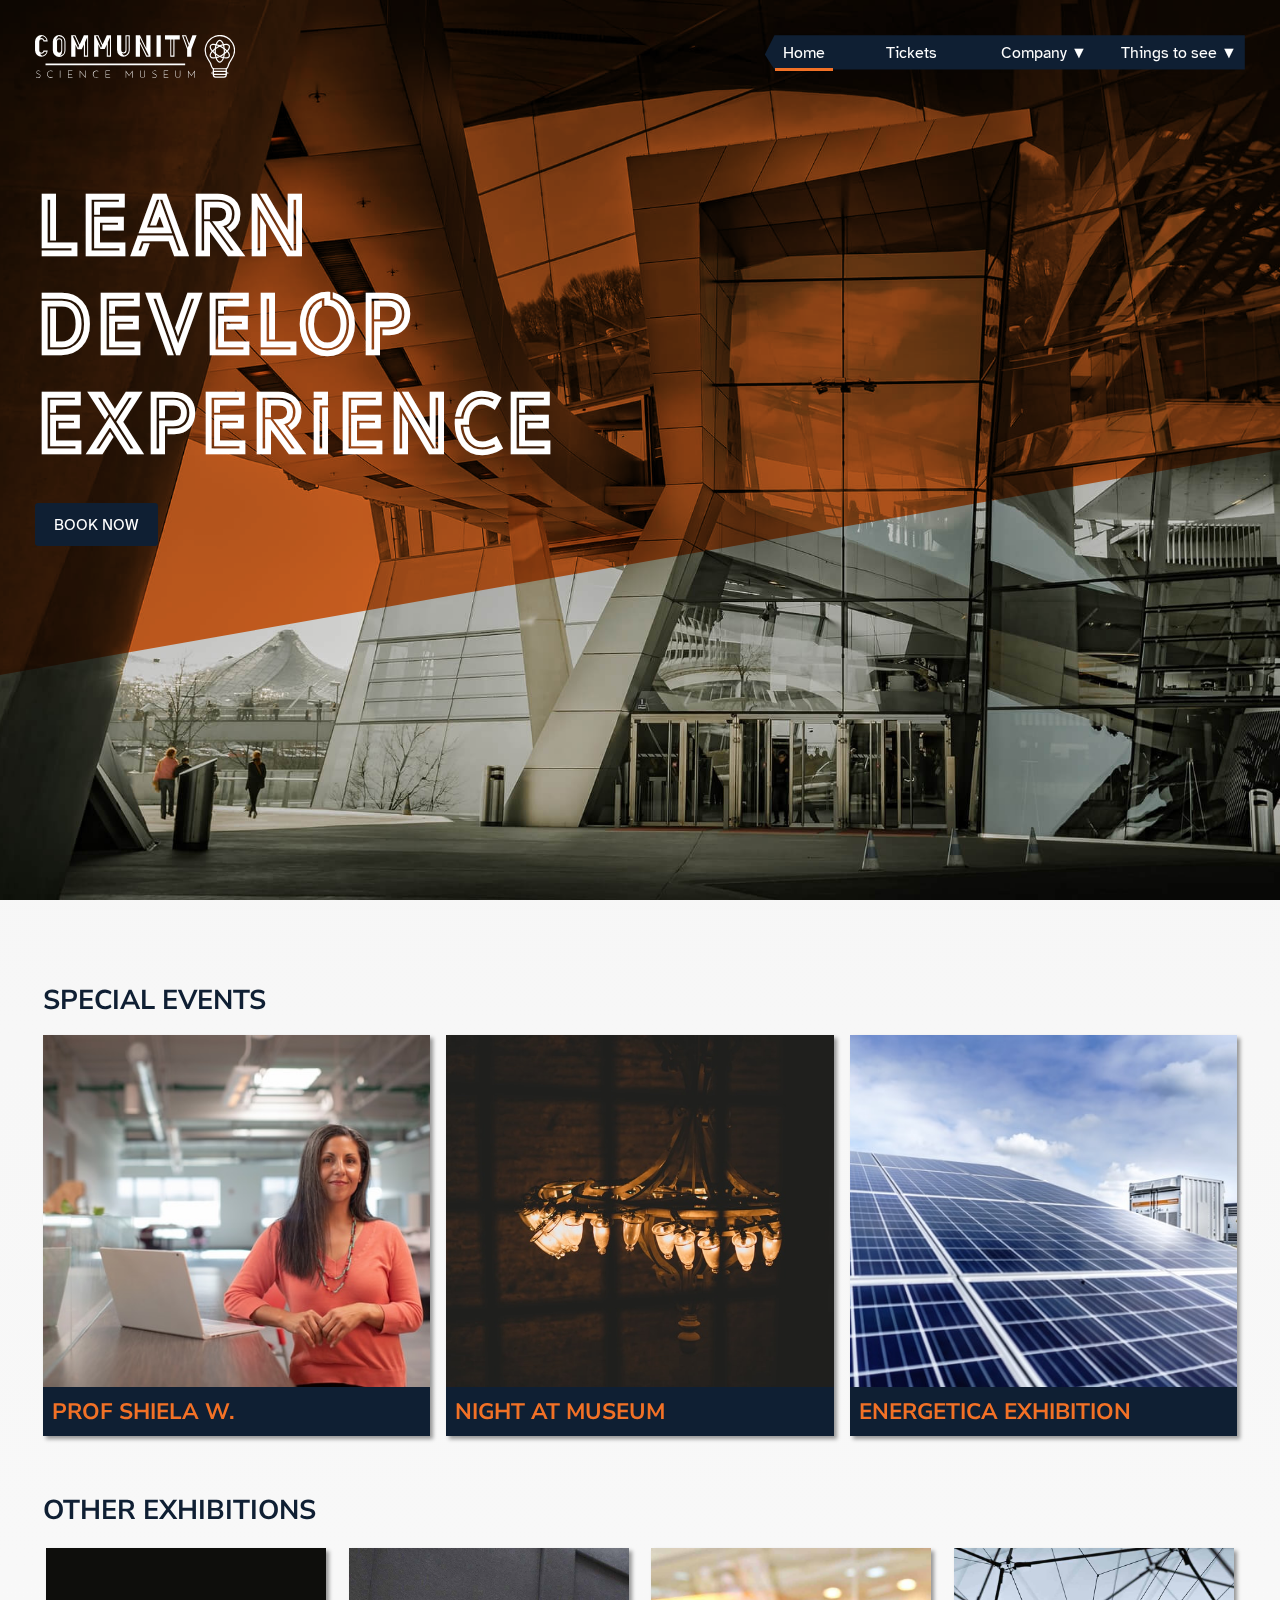
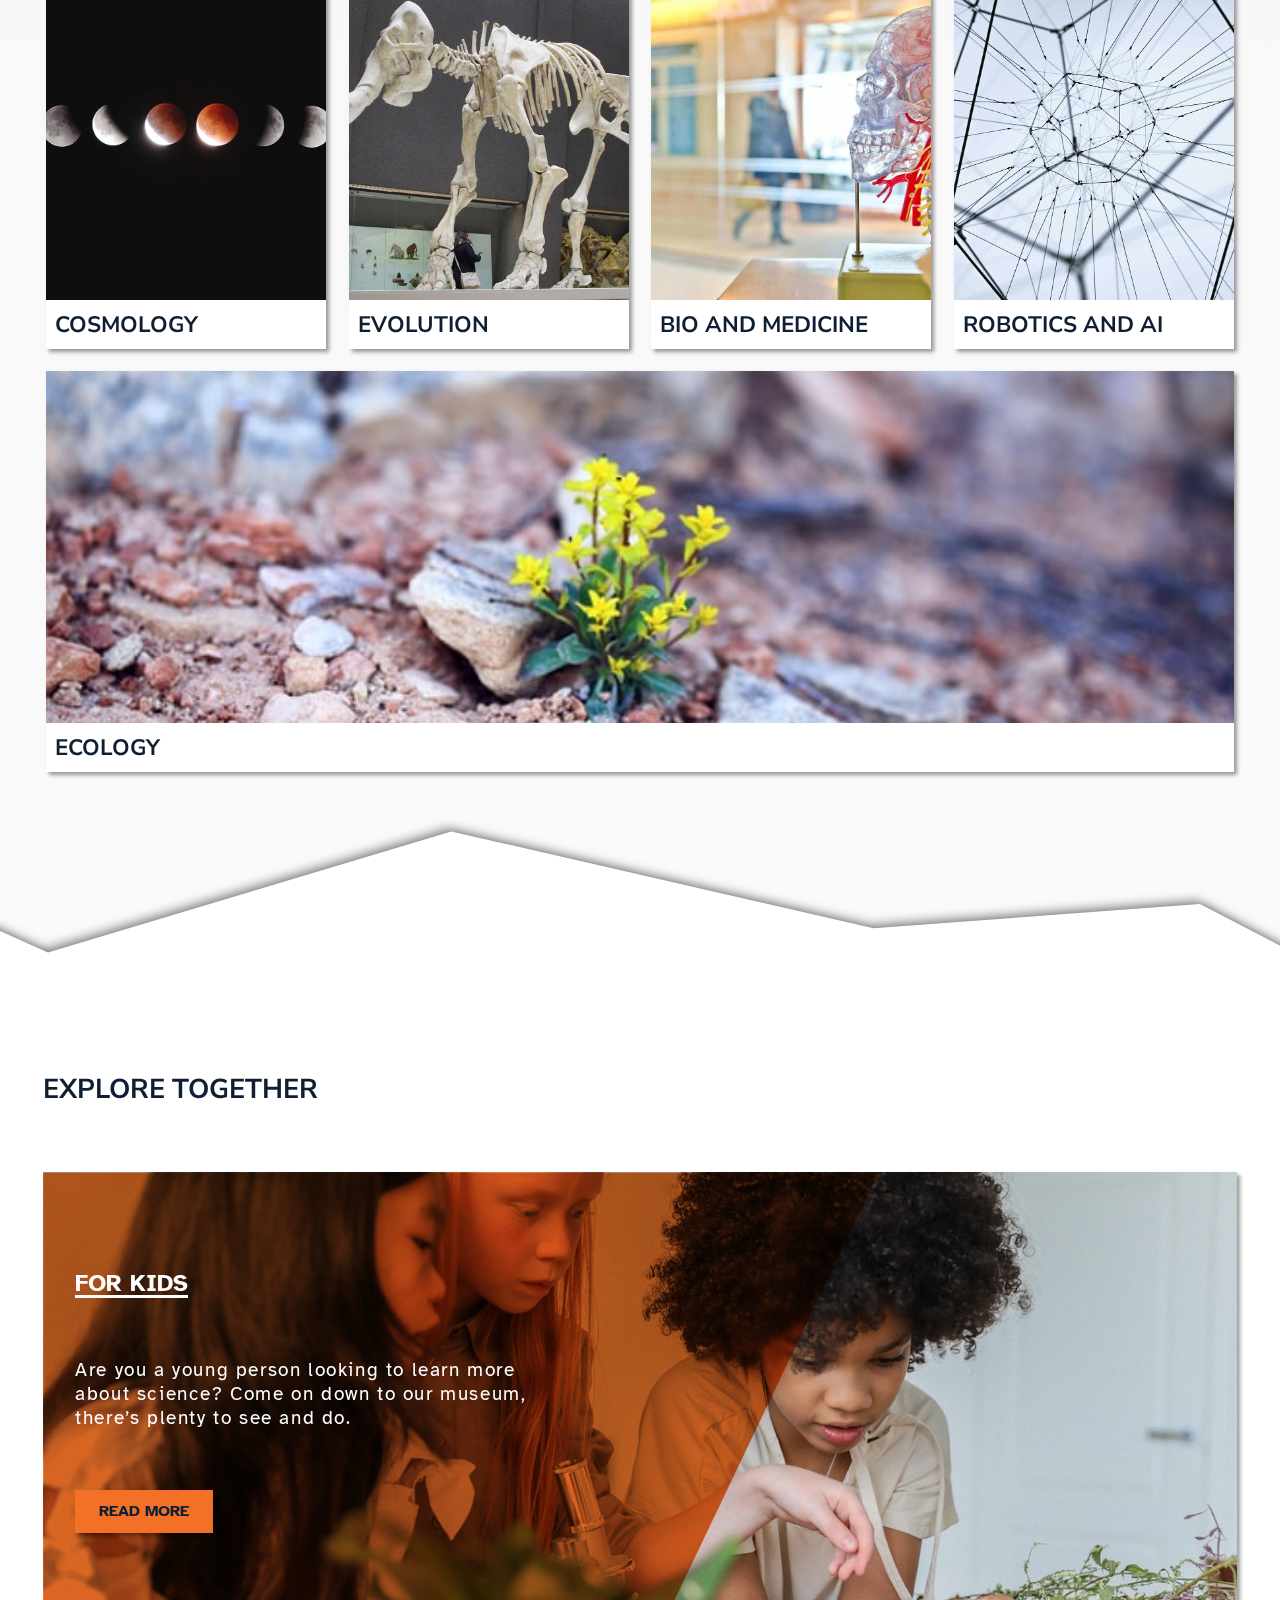
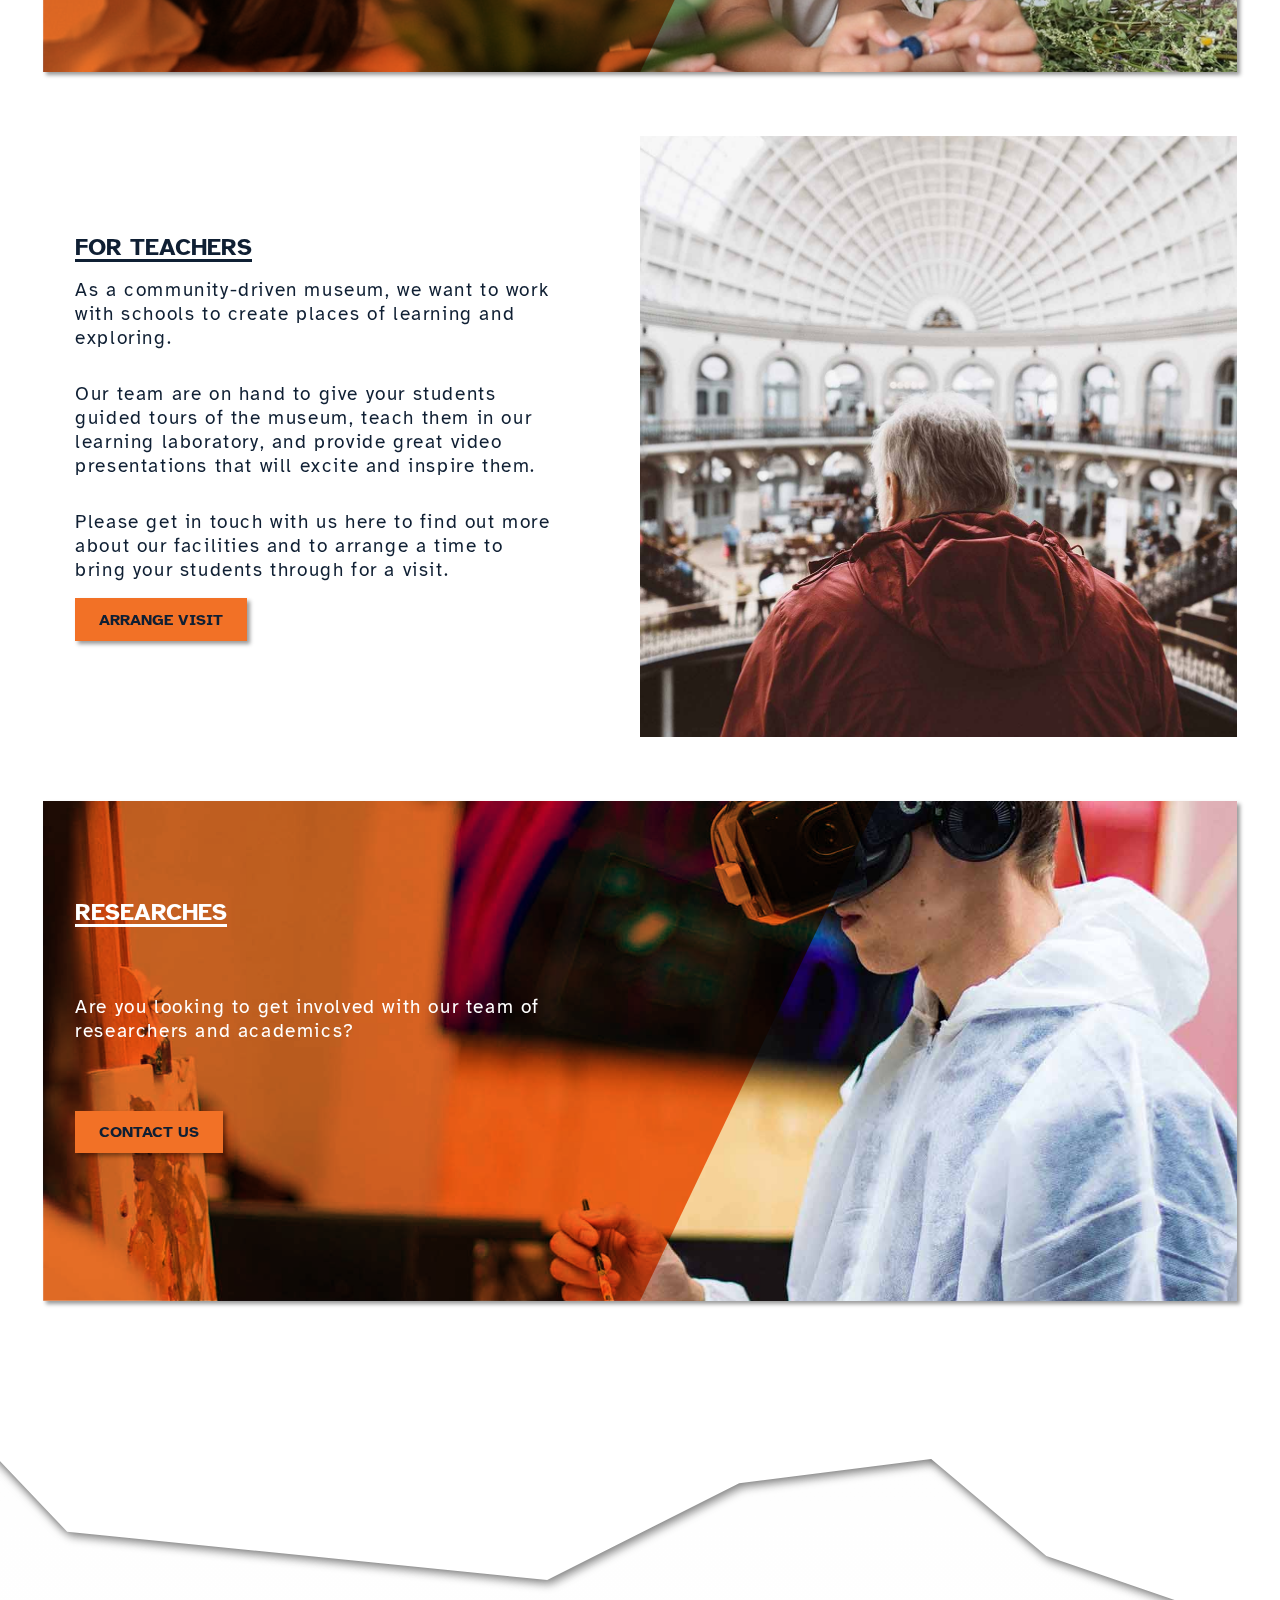
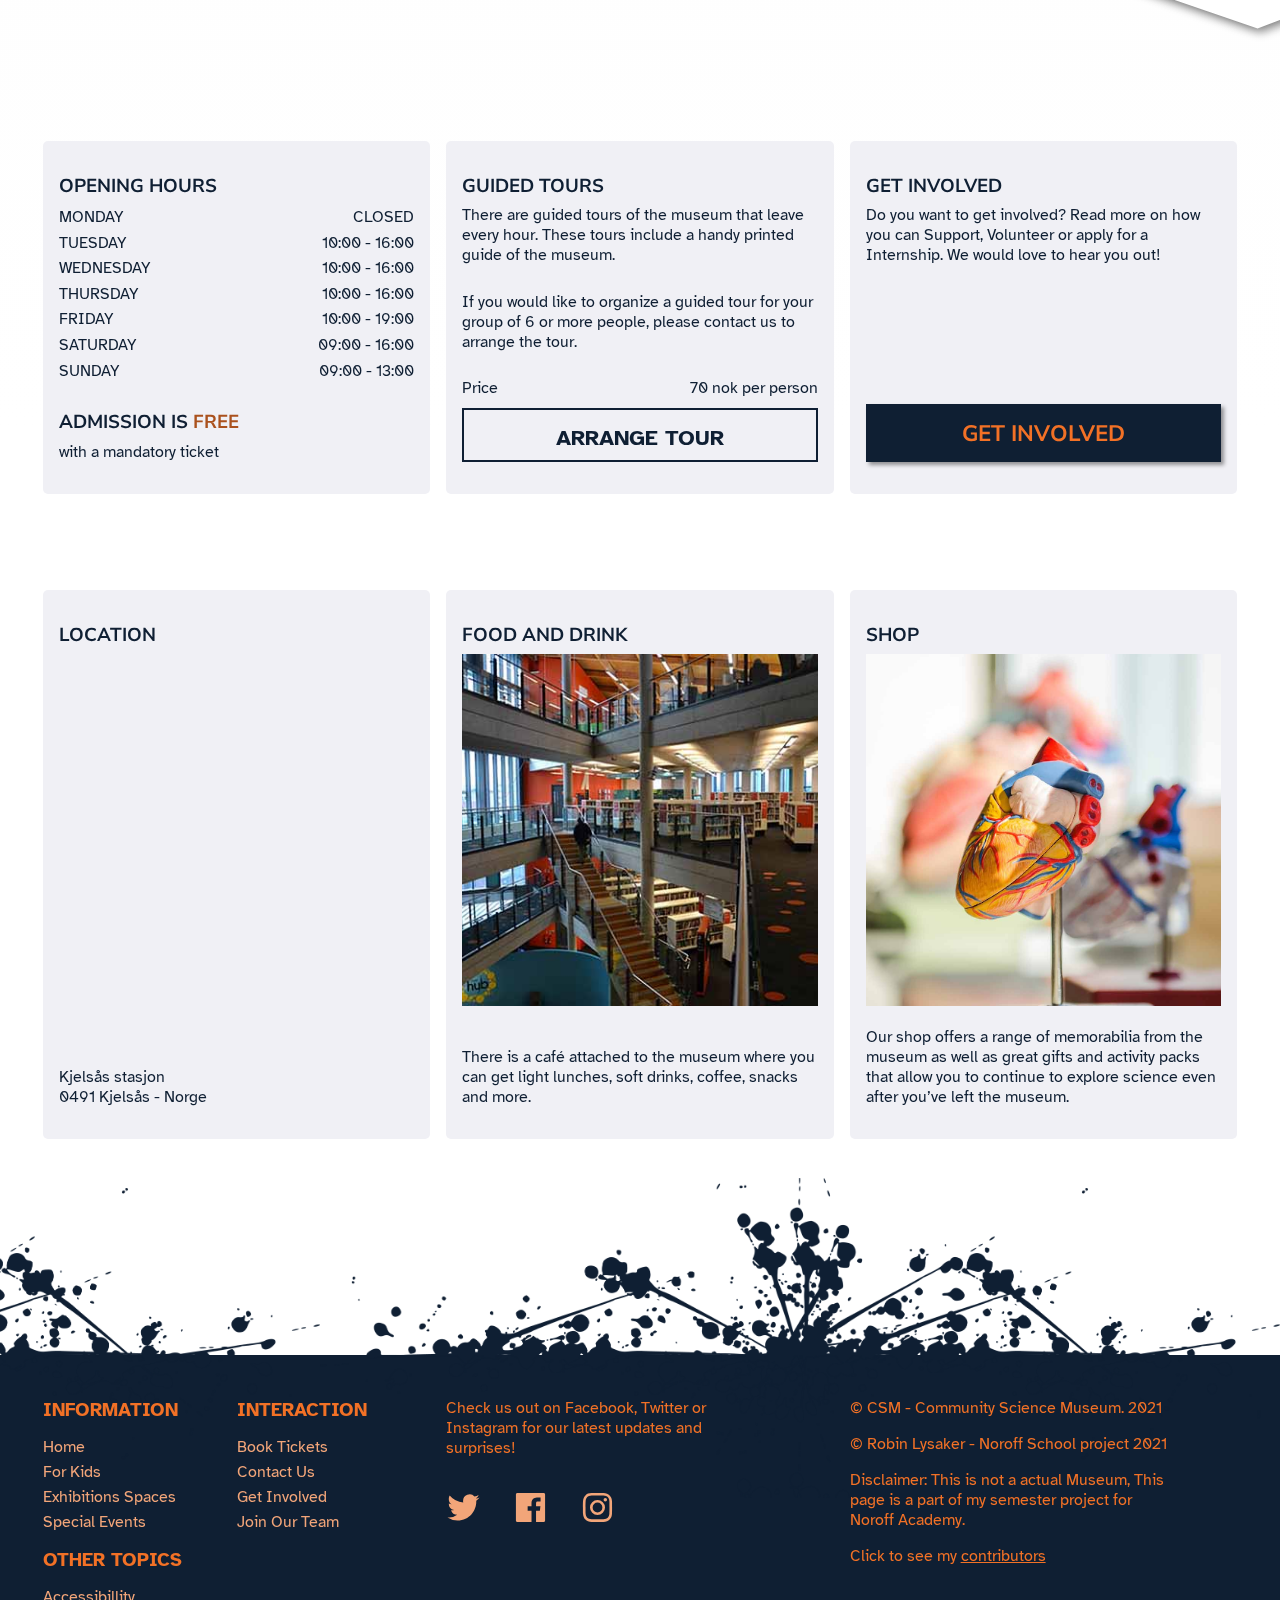
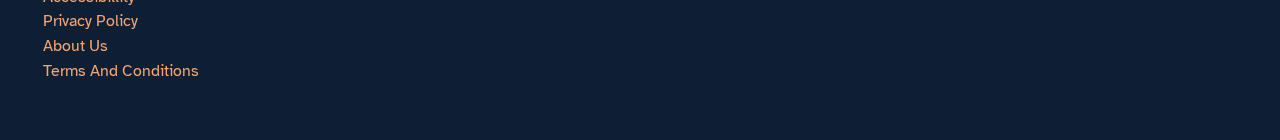
==== commit 3fbc769c: "index small fixes" ====
--- a/index.html
+++ b/index.html
@@ -197,7 +197,7 @@
                     <div class="misc-bottom__divider">
                         <h3 class="misc-header">location</h3>
                         <div class="iframe-container">
-                            <iframe style="border:0" loading="lazy" allowfullscreen src="https://www.google.com/maps/embed/v1/place?q=place_id:ChIJ3yoH7t1xQUYRYOWJFjck-Ho&key=AIzaSyAente6ogIubPljuUP33CgEIstffBvAeNE"></iframe>                         
+                            <iframe title="Our location with Google maps" style="border:0" loading="lazy" allowfullscreen src="https://www.google.com/maps/embed/v1/place?q=place_id:ChIJ3yoH7t1xQUYRYOWJFjck-Ho&key=AIzaSyAente6ogIubPljuUP33CgEIstffBvAeNE"></iframe>                         
                         </div>
                         <p class="misc-text">Kjelsås stasjon <br>0491 Kjelsås - Norge</p>
                     </div>
--- a/css/main.css
+++ b/css/main.css
@@ -531,7 +531,7 @@
     font-weight: 300;
 }
 .misc-header__span {
-    color: var(--color-accent-high);
+    color: hsl(22deg 71% 39%);
 }
 .misc-top__items .misc-text, .misc ul {
     padding-bottom: 2.8vh;
